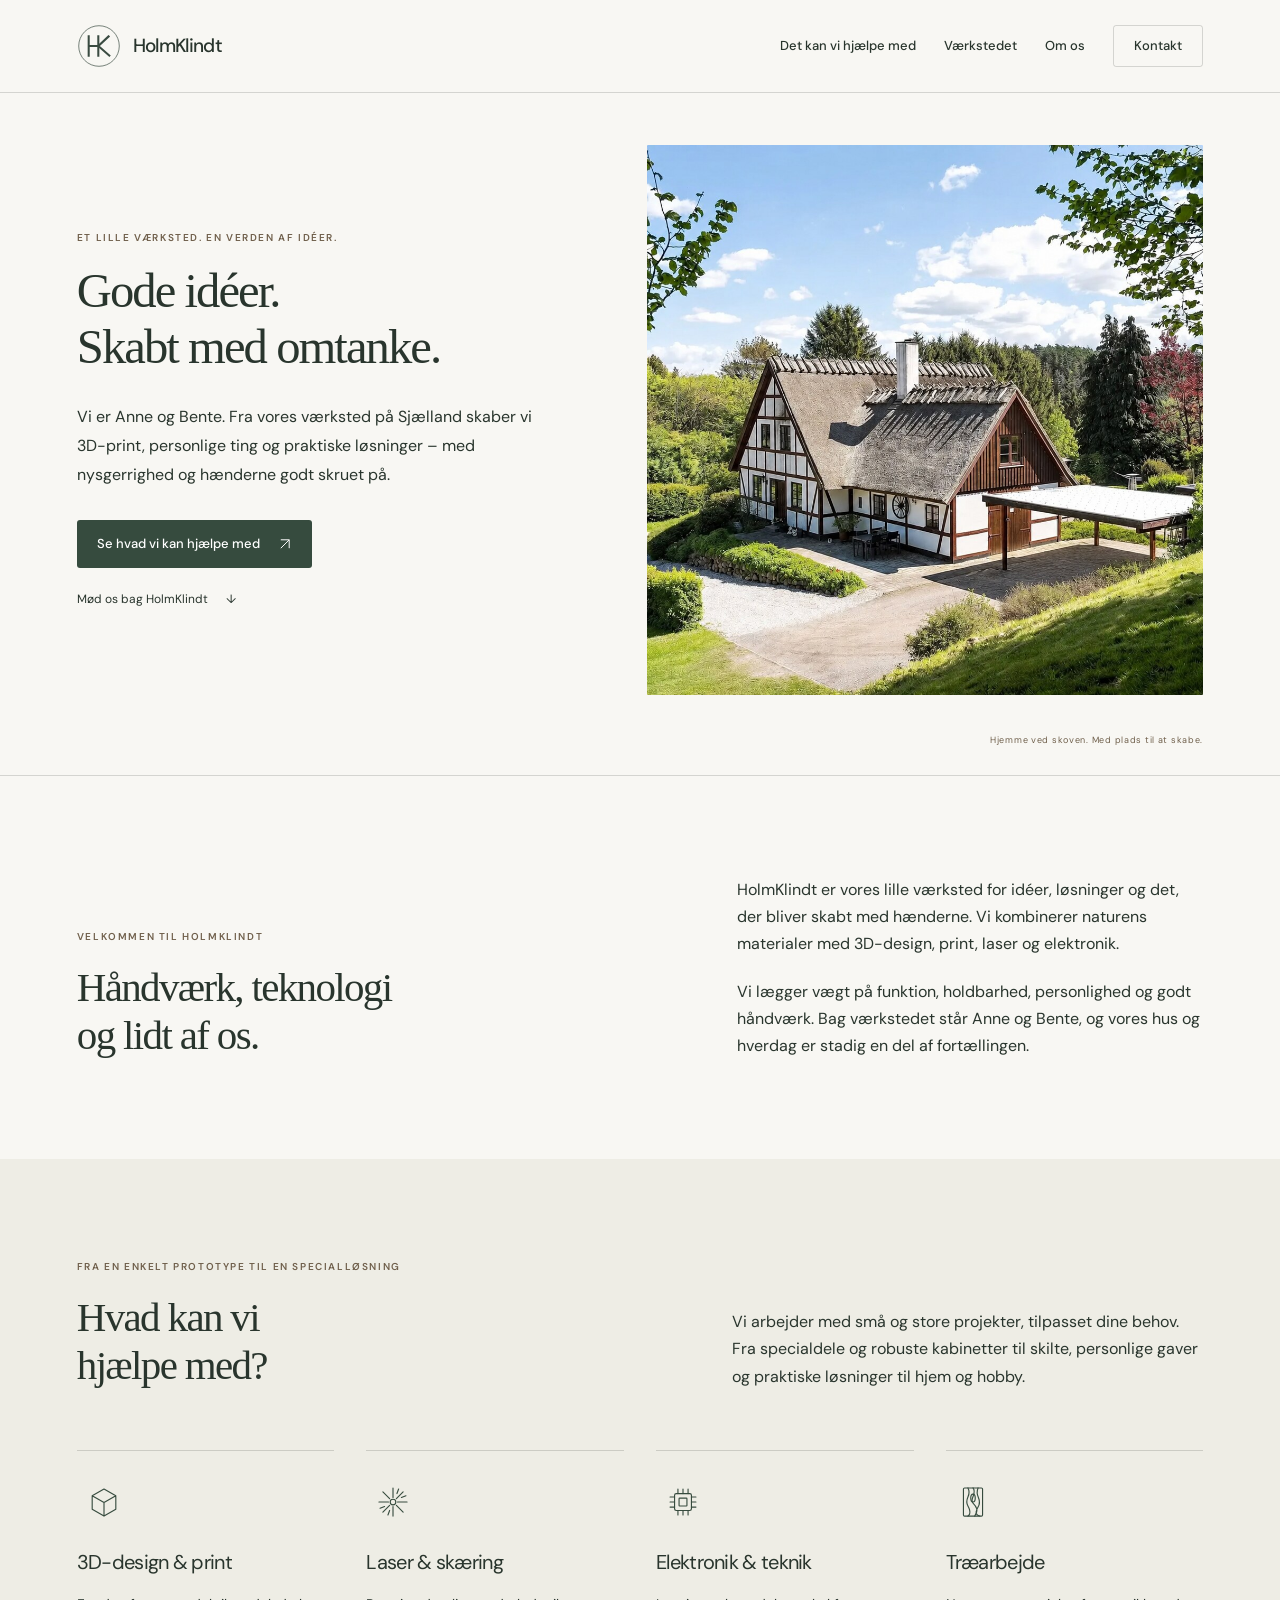
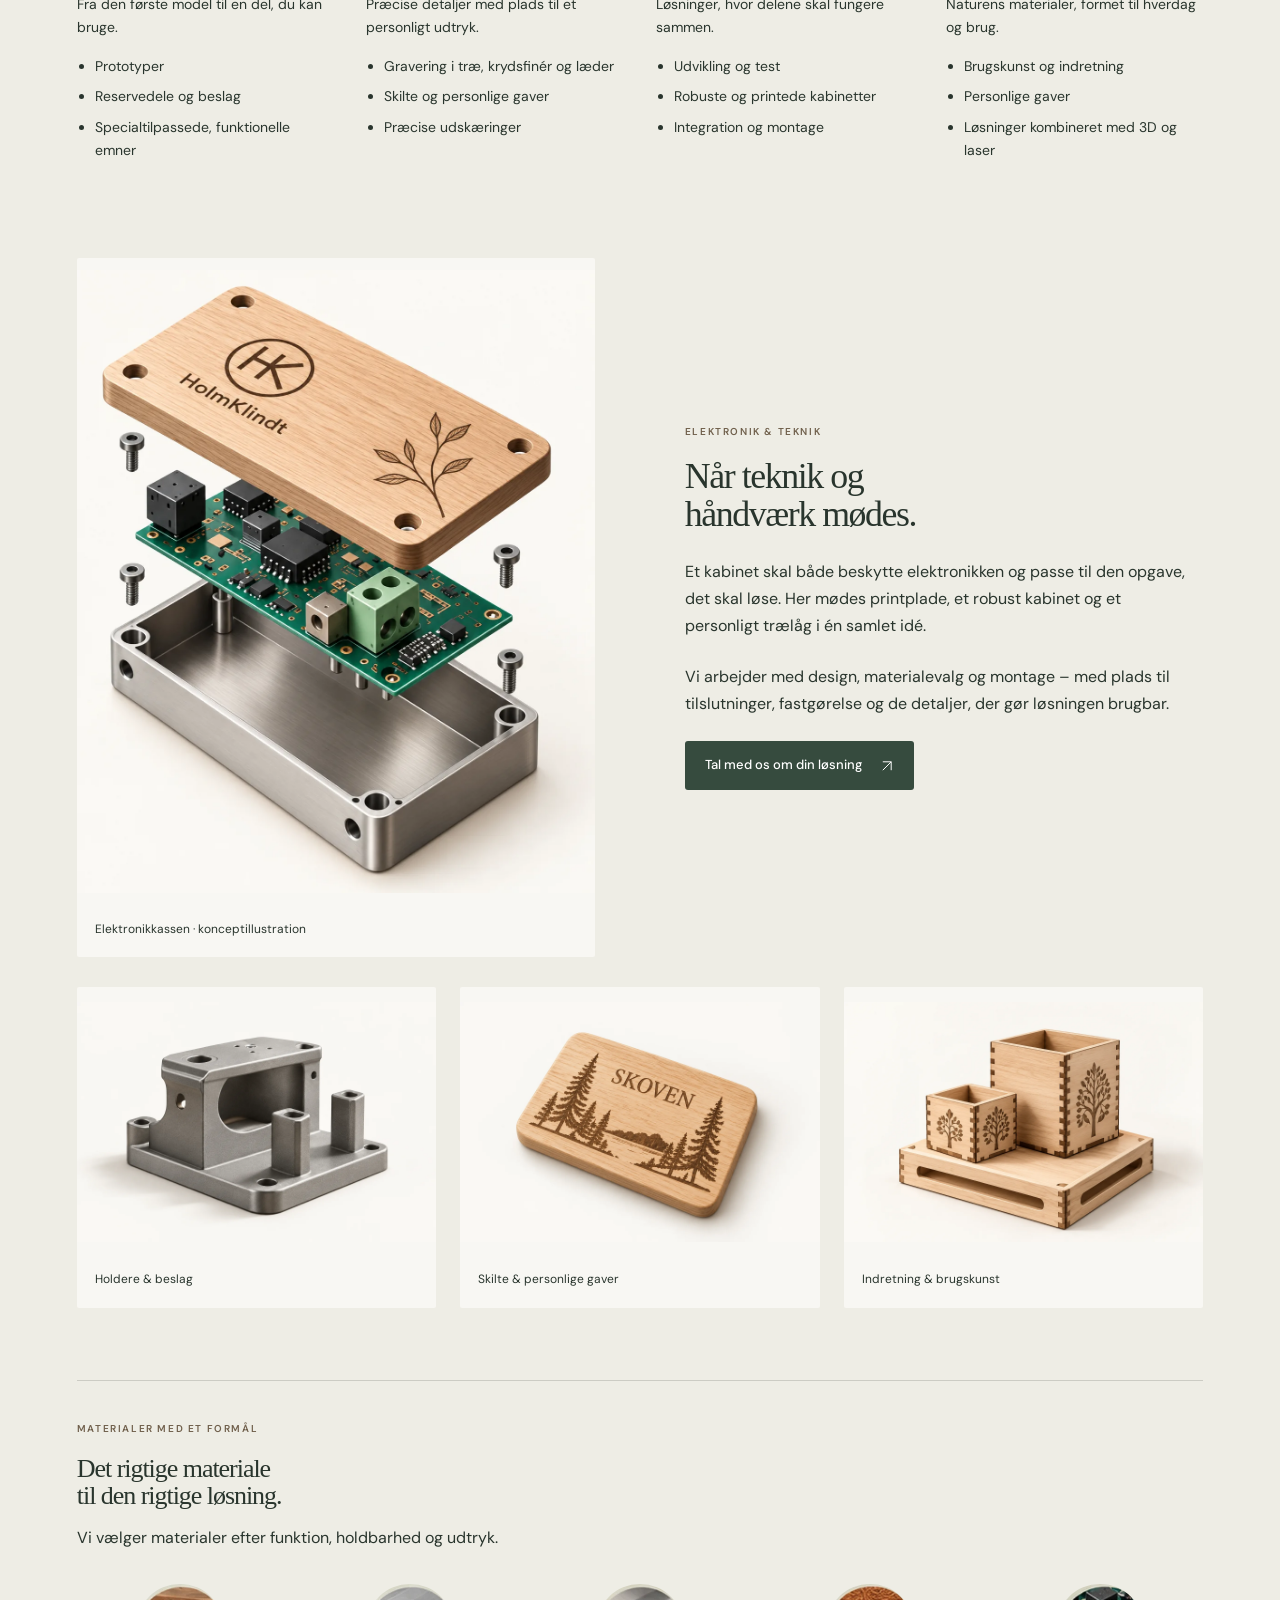
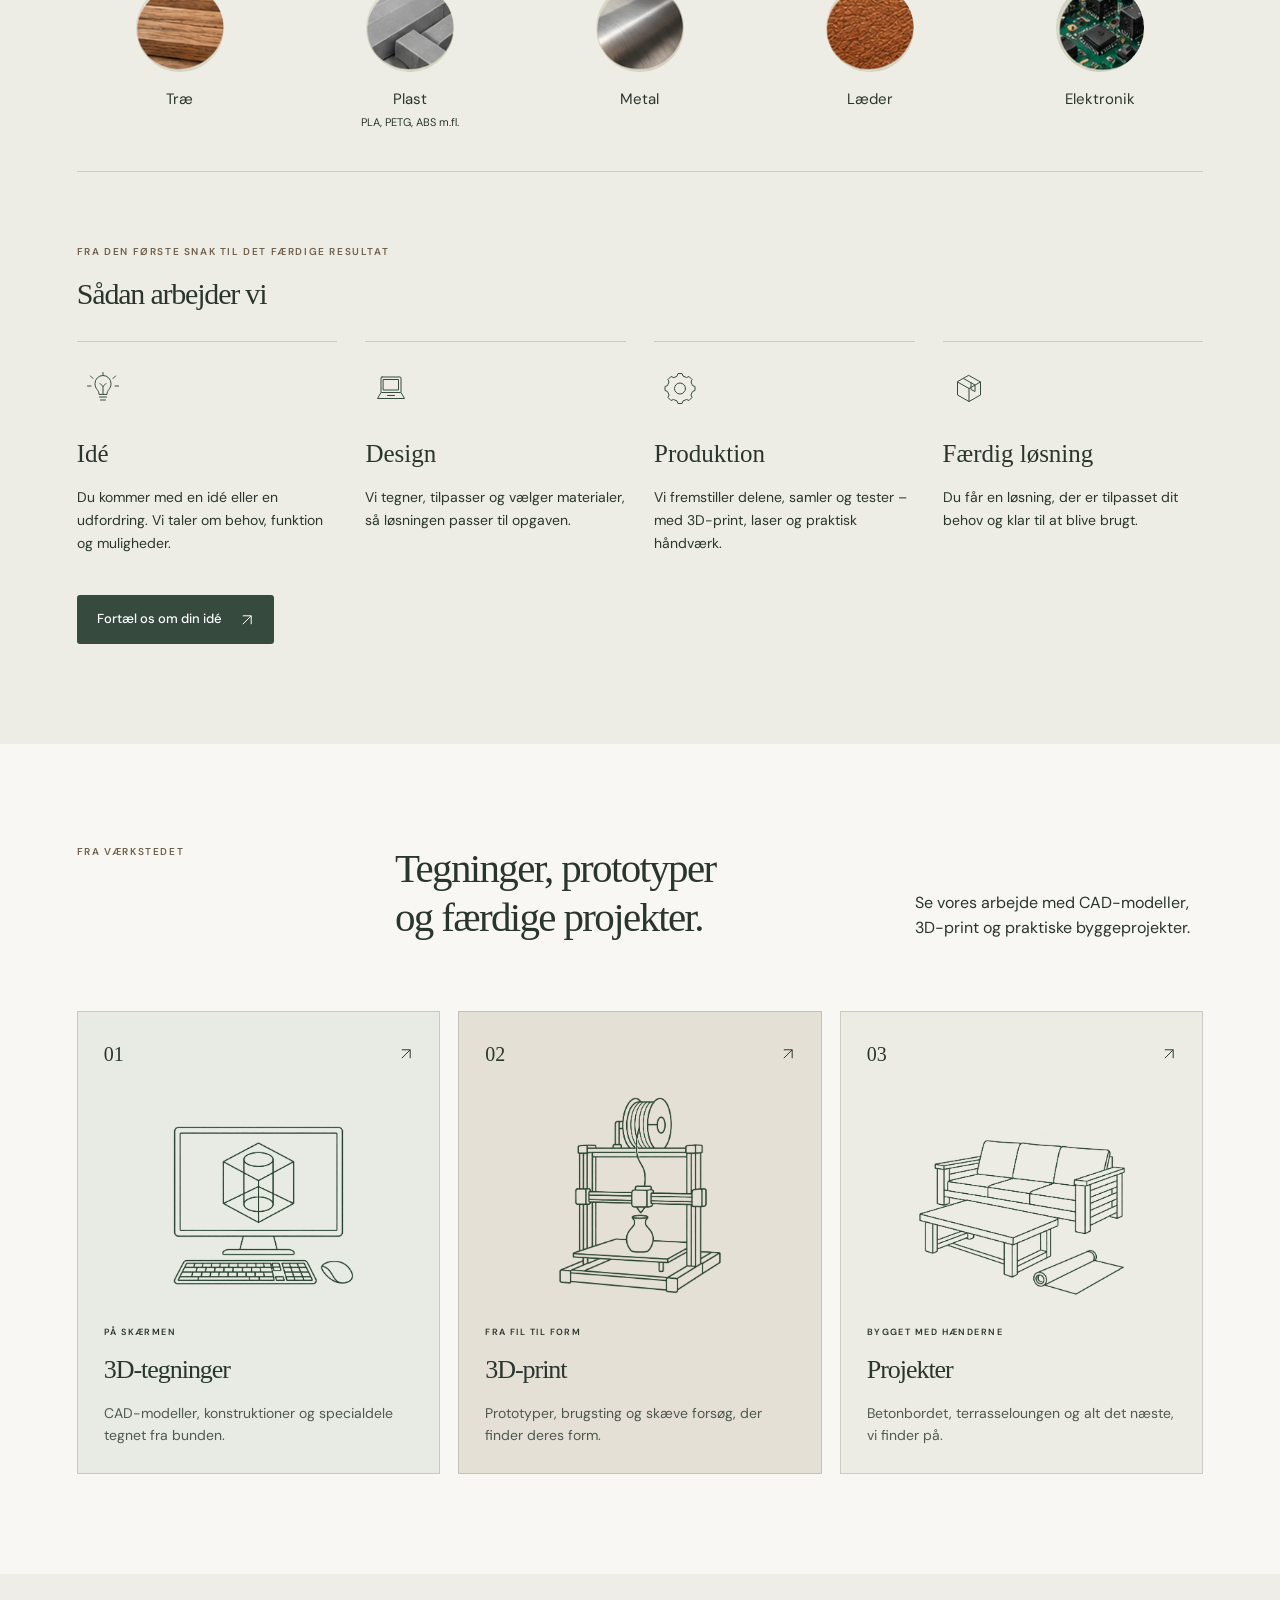
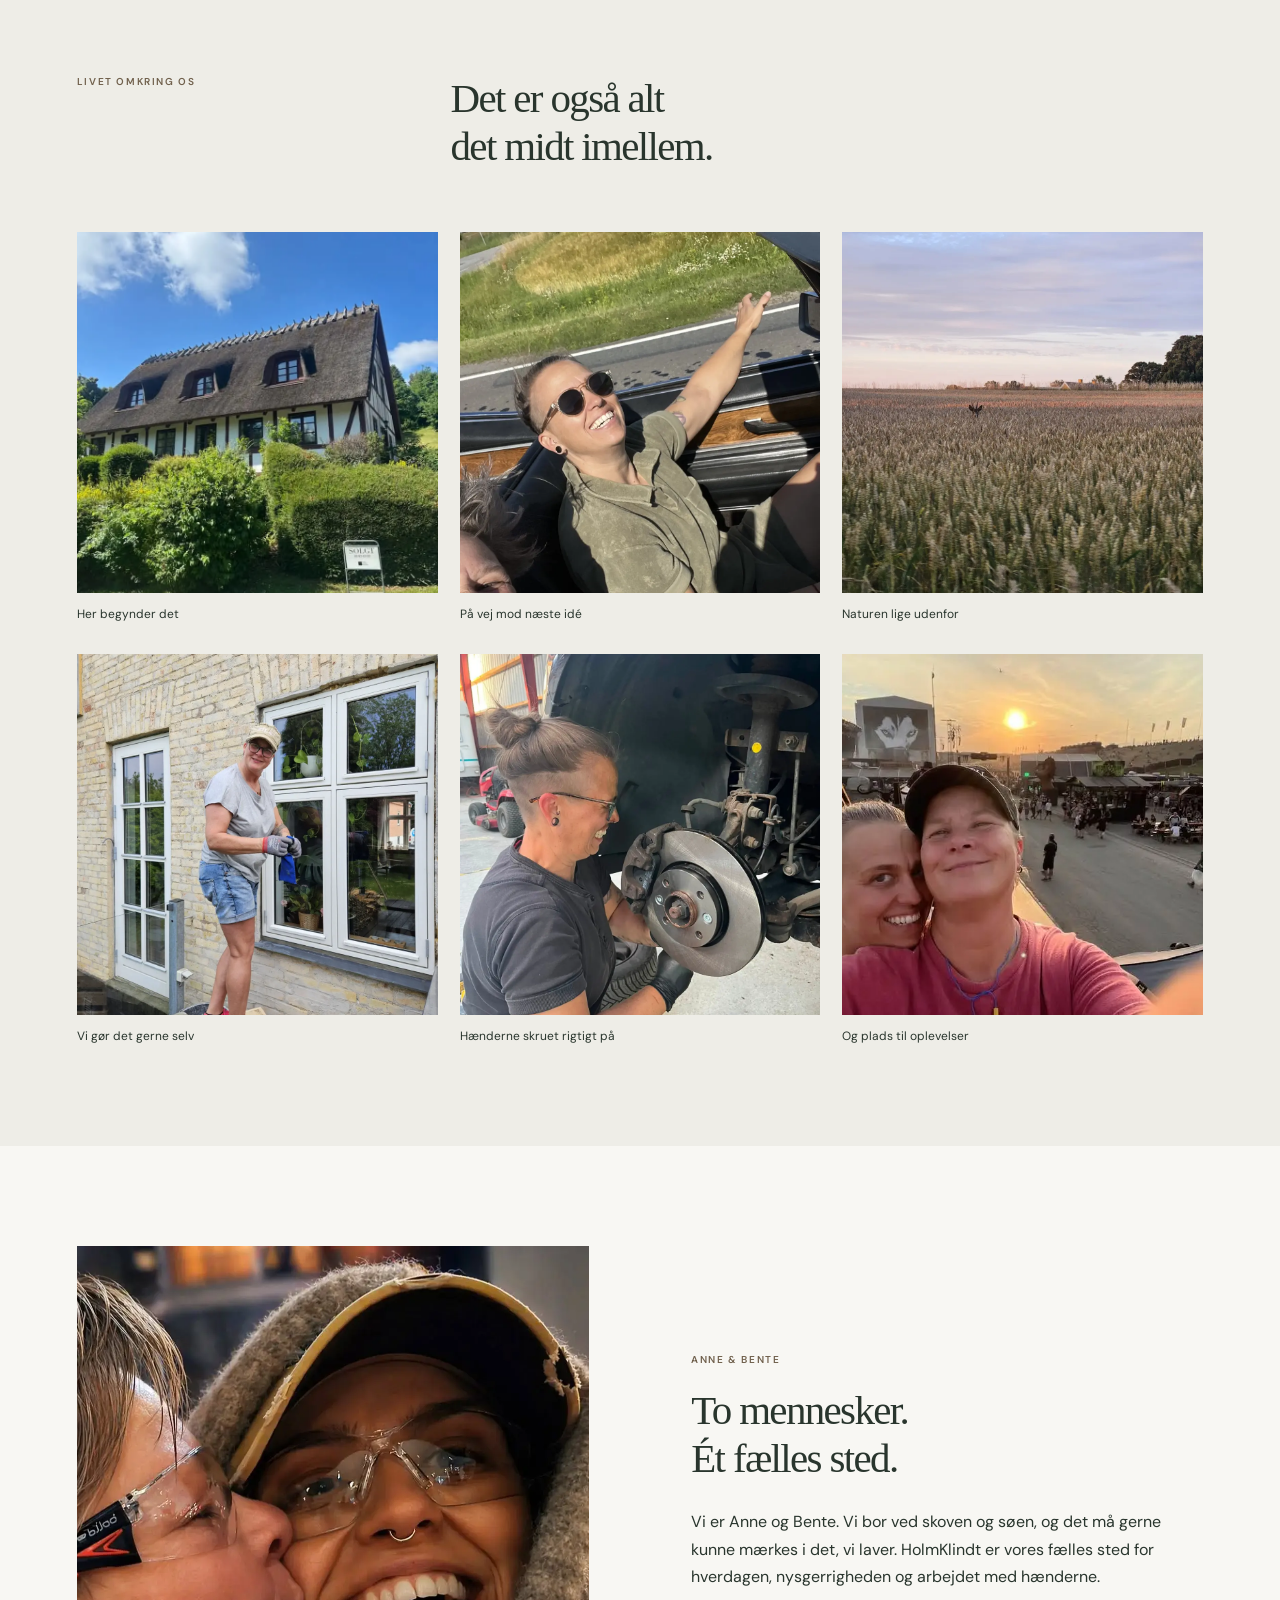
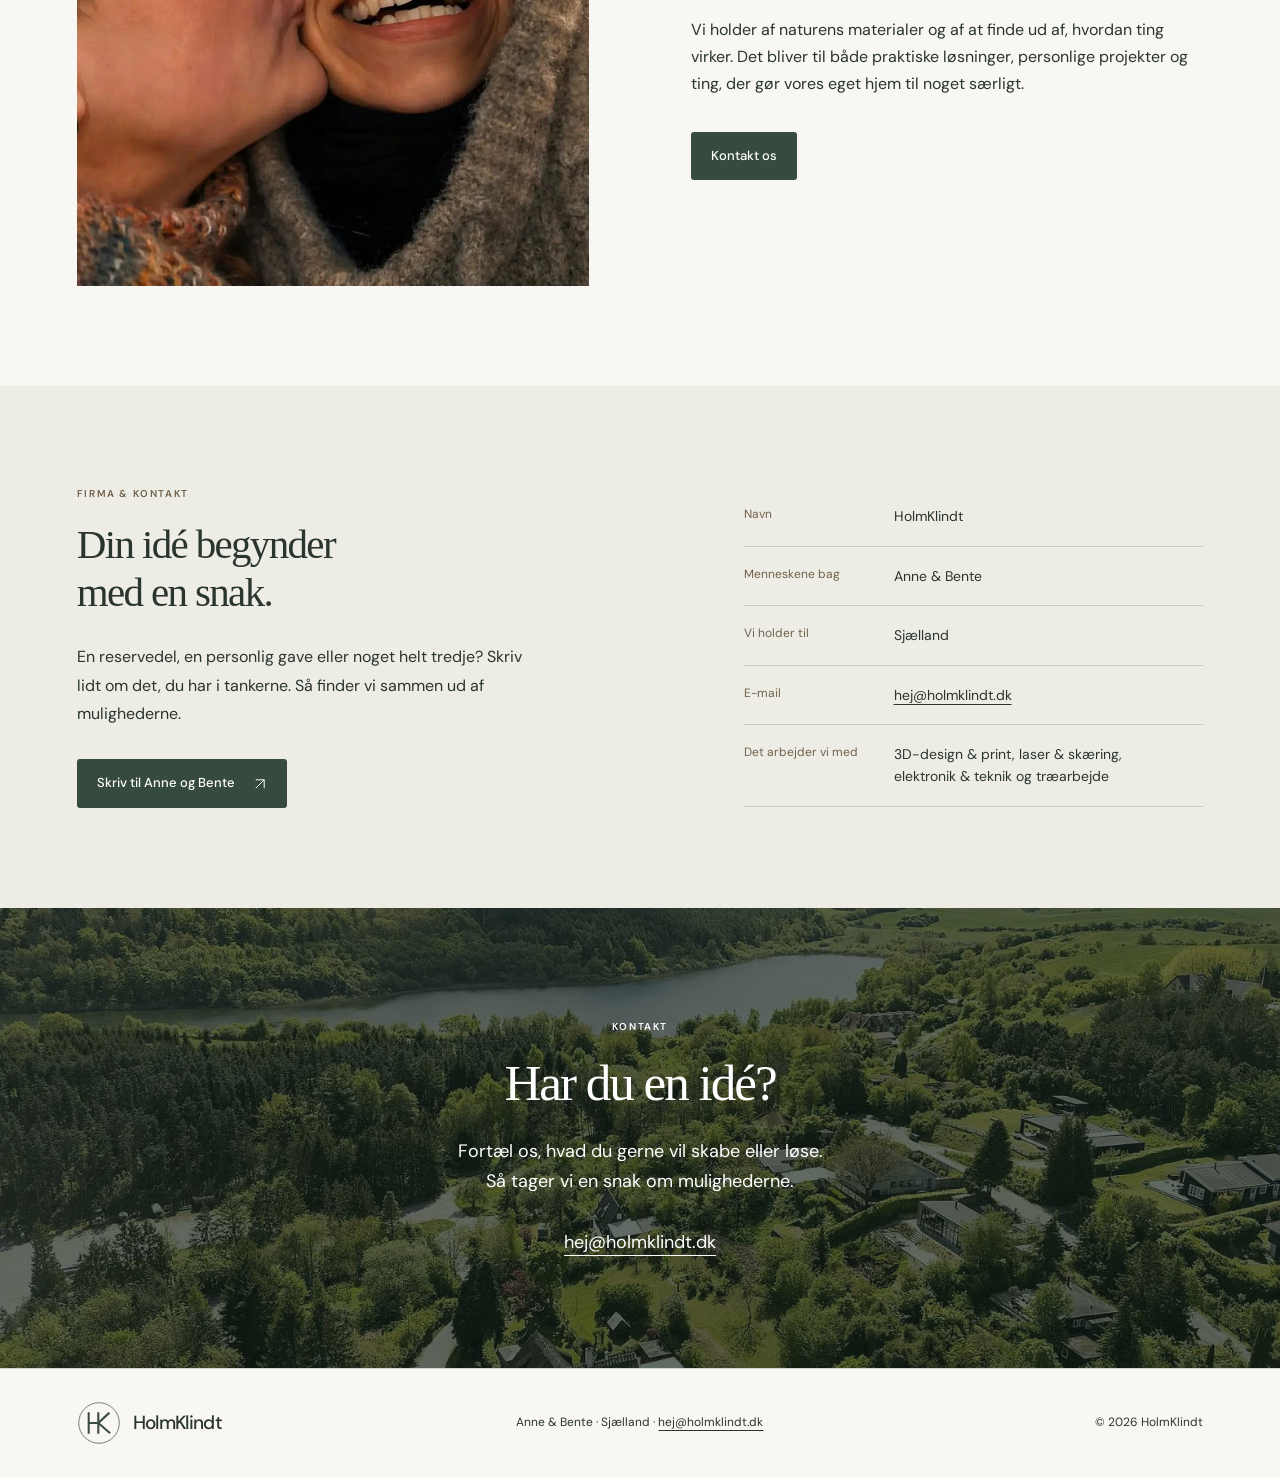
==== index.html @ bc657df2 "Dæmp overskrifterne og foren produktillustrationer og stregtegninger i nordisk stil" ====
<!doctype html>
<html lang="da">
<head>
  <meta charset="utf-8">
  <meta name="viewport" content="width=device-width, initial-scale=1">
  <meta name="description" content="HolmKlindt – fra idé til færdig løsning. 3D-design, print, laser, elektronik og træarbejde med et personligt udgangspunkt tæt på naturen.">
  <meta name="theme-color" content="#f8f7f3">
  <link rel="icon" href="assets/logo/favicon.svg" type="image/svg+xml">
  <title>HolmKlindt</title>
  <link rel="preconnect" href="https://fonts.googleapis.com">
  <link rel="preconnect" href="https://fonts.gstatic.com" crossorigin>
  <link href="https://fonts.googleapis.com/css2?family=DM+Sans:wght@400;500;600&display=swap" rel="stylesheet">
  <link rel="stylesheet" href="styles.css">
</head>
<body class="home">
  <a class="skip-link" href="#main-content">Gå til indhold</a>
  <header class="site-header">
    <a class="brand" href="index.html" aria-label="HolmKlindt, gå til toppen">
      <img class="brand-logo" src="assets/logo/holmklindt-monogram.svg" alt="">
      <span>HolmKlindt</span>
    </a>
    <button class="menu-button" type="button" aria-expanded="false" aria-controls="navigation">Menu</button>
    <nav id="navigation" aria-label="Primær navigation">
      <a href="index.html#ydelser">Det kan vi hjælpe med</a>
      <a href="index.html#projekter">Værkstedet</a>
      <a href="index.html#om-os">Om os</a>
      <a class="nav-contact" href="index.html#kontakt">Kontakt</a>
    </nav>
  </header>

  <main id="main-content">
    <section class="hero">
      <img src="assets/forside/house-hero.jpg" alt="Vores bindingsværkshus med stråtag omgivet af have og grønne træer" width="1510" height="1041" fetchpriority="high">
      <div class="hero-shade"></div>
      <div class="hero-content">
        <p class="eyebrow light">Et lille værksted. En verden af idéer.</p>
        <h1>Gode idéer.<br>Skabt med omtanke.</h1>
        <p>Vi er Anne og Bente. Fra vores værksted på Sjælland skaber vi 3D-print, personlige ting og praktiske løsninger – med nysgerrighed og hænderne godt skruet på.</p>
        <a class="button button-light" href="#ydelser">Se hvad vi kan hjælpe med <svg class="link-arrow" aria-hidden="true" focusable="false" viewBox="0 0 20 20" fill="none" stroke="currentColor" stroke-width="1.4"><path d="M4 16 16 4M4 4h12v12"/></svg></a>
        <a class="hero-personal-link" href="#om-os">Mød os bag HolmKlindt <span aria-hidden="true">↓</span></a>
      </div>
      <p class="hero-note">Hjemme ved skoven. Med plads til at skabe.</p>
    </section>

    <section class="intro section" id="velkommen">
      <div>
        <p class="eyebrow">Velkommen til HolmKlindt</p>
        <h2>Håndværk, teknologi<br>og lidt af os.</h2>
      </div>
      <div class="intro-copy">
        <p>HolmKlindt er vores lille værksted for idéer, løsninger og det, der bliver skabt med hænderne. Vi kombinerer naturens materialer med 3D-design, print, laser og elektronik.</p>
        <p>Vi lægger vægt på funktion, holdbarhed, personlighed og godt håndværk. Bag værkstedet står Anne og Bente, og vores hus og hverdag er stadig en del af fortællingen.</p>
      </div>
    </section>


    <section class="capabilities section" id="ydelser" aria-labelledby="services-title">
      <div class="capabilities-heading">
        <div><p class="eyebrow">Fra en enkelt prototype til en specialløsning</p><h2 id="services-title">Hvad kan vi<br>hjælpe med?</h2></div>
        <p>Vi arbejder med små og store projekter, tilpasset dine behov. Fra specialdele og robuste kabinetter til skilte, personlige gaver og praktiske løsninger til hjem og hobby.</p>
      </div>
      <div class="capability-grid">
        <article class="capability"><span class="capability-icon" aria-hidden="true"><svg viewBox="0 0 64 64" fill="none" stroke="currentColor" stroke-width="2" stroke-linecap="round" stroke-linejoin="round" focusable="false"><path d="M32 9 53 21v24L32 57 11 45V21Z M11 21l21 12 21-12 M32 33v24"/></svg></span><h3>3D-design &amp; print</h3><p>Fra den første model til en del, du kan bruge.</p><ul><li>Prototyper</li><li>Reservedele og beslag</li><li>Specialtilpassede, funktionelle emner</li></ul></article>
        <article class="capability"><span class="capability-icon" aria-hidden="true"><svg viewBox="0 0 64 64" fill="none" stroke="currentColor" stroke-width="2" stroke-linecap="round" stroke-linejoin="round" focusable="false"><path d="M32 7v17m0 16v17M7 32h17m16 0h17M14 14l12 12m12 12 12 12M14 50l12-12m12-12 12-12"/><circle cx="32" cy="32" r="5"/><path d="m42 9-3 8M55 21l-8 3M9 43l8-3M23 55l3-8"/></svg></span><h3>Laser &amp; skæring</h3><p>Præcise detaljer med plads til et personligt udtryk.</p><ul><li>Gravering i træ, krydsfinér og læder</li><li>Skilte og personlige gaver</li><li>Præcise udskæringer</li></ul></article>
        <article class="capability"><span class="capability-icon" aria-hidden="true"><svg viewBox="0 0 64 64" fill="none" stroke="currentColor" stroke-width="2" stroke-linecap="round" stroke-linejoin="round" focusable="false"><rect x="17" y="17" width="30" height="30" rx="3"/><rect x="25" y="25" width="14" height="14" rx="1"/><path d="M23 9v8m9-8v8m9-8v8M23 47v8m9-8v8m9-8v8M9 23h8m-8 9h8m-8 9h8m30-18h8m-8 9h8m-8 9h8"/></svg></span><h3>Elektronik &amp; teknik</h3><p>Løsninger, hvor delene skal fungere sammen.</p><ul><li>Udvikling og test</li><li>Robuste og printede kabinetter</li><li>Integration og montage</li></ul></article>
        <article class="capability"><span class="capability-icon" aria-hidden="true"><svg viewBox="0 0 64 64" fill="none" stroke="currentColor" stroke-width="2" stroke-linecap="round" stroke-linejoin="round" focusable="false"><rect x="15" y="7" width="34" height="50" rx="2"/><path d="M23 7c8 14-8 18 0 32s0 18 0 18M32 7c8 10-7 20 0 27s10 13 3 23M41 7c-7 16 9 19 0 34s3 16 3 16"/><ellipse cx="32" cy="25" rx="4" ry="7"/></svg></span><h3>Træarbejde</h3><p>Naturens materialer, formet til hverdag og brug.</p><ul><li>Brugskunst og indretning</li><li>Personlige gaver</li><li>Løsninger kombineret med 3D og laser</li></ul></article>
      </div>
      <div class="electronics-feature">
        <figure class="presentation-art print-card">
          <img src="assets/praesentation/elektronikkasse-nordisk.webp" alt="Tegning af elektronikkasse med graveret trælåg, printplade og metalkabinet vist hver for sig" width="1144" height="1375" loading="lazy">
          <figcaption>Elektronikkassen · konceptillustration</figcaption>
        </figure>
        <div class="electronics-copy">
          <p class="eyebrow">Elektronik &amp; teknik</p>
          <h3>Når teknik og<br>håndværk mødes.</h3>
          <p>Et kabinet skal både beskytte elektronikken og passe til den opgave, det skal løse. Her mødes printplade, et robust kabinet og et personligt trælåg i én samlet idé.</p>
          <p>Vi arbejder med design, materialevalg og montage – med plads til tilslutninger, fastgørelse og de detaljer, der gør løsningen brugbar.</p>
          <a class="button button-dark" href="mailto:hej@holmklindt.dk">Tal med os om din løsning <svg class="link-arrow" aria-hidden="true" focusable="false" viewBox="0 0 20 20" fill="none" stroke="currentColor" stroke-width="1.4"><path d="M4 16 16 4M4 4h12v12"/></svg></a>
        </div>
      </div>
      <div class="presentation-examples" aria-label="Illustrerede eksempler fra præsentationen">
        <figure class="print-card"><img src="assets/praesentation/beslag-nordisk.webp" alt="Illustreret specialbeslag med monteringshuller" width="1536" height="1024" loading="lazy"><figcaption>Holdere &amp; beslag</figcaption></figure>
        <figure class="print-card"><img src="assets/praesentation/traeskilt-nordisk.webp" alt="Illustreret træskilt med skovmotiv og gravering" width="1536" height="1024" loading="lazy"><figcaption>Skilte &amp; personlige gaver</figcaption></figure>
        <figure class="print-card"><img src="assets/praesentation/brugskunst-nordisk.webp" alt="Illustrerede trækasser med udskårne træmotiver" width="1536" height="1024" loading="lazy"><figcaption>Indretning &amp; brugskunst</figcaption></figure>
      </div>
      <div class="materials-panel">
        <div><p class="eyebrow">Materialer med et formål</p><h3>Det rigtige materiale<br>til den rigtige løsning.</h3><p>Vi vælger materialer efter funktion, holdbarhed og udtryk.</p></div>
        <ul class="material-list material-gallery"><li><img src="assets/materialer/wood.webp" alt="" width="140" height="140" loading="lazy"><span>Træ</span></li><li><img src="assets/materialer/plastic.webp" alt="" width="140" height="140" loading="lazy"><span>Plast</span><small>PLA, PETG, ABS m.fl.</small></li><li><img src="assets/materialer/metal.webp" alt="" width="140" height="140" loading="lazy"><span>Metal</span></li><li><img src="assets/materialer/leather.webp" alt="" width="140" height="140" loading="lazy"><span>Læder</span></li><li><img src="assets/materialer/electronics.webp" alt="" width="140" height="140" loading="lazy"><span>Elektronik</span></li></ul>
      </div>
      <div class="workflow">
        <p class="eyebrow">Fra den første snak til det færdige resultat</p><h3>Sådan arbejder vi</h3>
        <ol class="workflow-steps">
          <li><span class="workflow-icon" aria-hidden="true"><svg viewBox="0 0 64 64" fill="none" stroke="currentColor" stroke-width="2" stroke-linecap="round" stroke-linejoin="round" focusable="false"><path d="M24 44c0-9-8-9-8-21a16 16 0 0 1 32 0c0 12-8 12-8 21Zm1 6h14m-12 6h10M32 44V29m-6-6 6 6 6-6M32 1v4M7 8l5 5M1 28h7m48 0h7M52 13l5-5"/></svg></span><h4>Idé</h4><p>Du kommer med en idé eller en udfordring. Vi taler om behov, funktion og muligheder.</p></li>
          <li><span class="workflow-icon" aria-hidden="true"><svg viewBox="0 0 64 64" fill="none" stroke="currentColor" stroke-width="2" stroke-linecap="round" stroke-linejoin="round" focusable="false"><rect x="12" y="10" width="40" height="31" rx="2"/><path d="M17 15h30v21H17Z M12 41 5 53h54l-7-12 M25 47h14"/></svg></span><h4>Design</h4><p>Vi tegner, tilpasser og vælger materialer, så løsningen passer til opgaven.</p></li>
          <li><span class="workflow-icon" aria-hidden="true"><svg viewBox="0 0 64 64" fill="none" stroke="currentColor" stroke-width="2" stroke-linecap="round" stroke-linejoin="round" focusable="false"><path d="m26 8 2-5h8l2 5 7 3 5-2 6 6-2 5 3 7 5 2v8l-5 2-3 7 2 5-6 6-5-2-7 3-2 5h-8l-2-5-7-3-5 2-6-6 2-5-3-7-5-2v-8l5-2 3-7-2-5 6-6 5 2Z"/><circle cx="32" cy="33" r="11"/></svg></span><h4>Produktion</h4><p>Vi fremstiller delene, samler og tester – med 3D-print, laser og praktisk håndværk.</p></li>
          <li><span class="workflow-icon" aria-hidden="true"><svg viewBox="0 0 64 64" fill="none" stroke="currentColor" stroke-width="2" stroke-linecap="round" stroke-linejoin="round" focusable="false"><path d="m32 7 23 13v26L32 59 9 46V20Z M9 20l23 13 23-13 M32 33v26 M21 13l23 13v13l-8-4V22"/></svg></span><h4>Færdig løsning</h4><p>Du får en løsning, der er tilpasset dit behov og klar til at blive brugt.</p></li>
        </ol>
      </div>
      <a class="button button-dark" href="mailto:hej@holmklindt.dk">Fortæl os om din idé <svg class="link-arrow" aria-hidden="true" focusable="false" viewBox="0 0 20 20" fill="none" stroke="currentColor" stroke-width="1.4"><path d="M4 16 16 4M4 4h12v12"/></svg></a>
    </section>

    <section class="projects section" id="projekter">
        <div class="section-heading">
          <p class="eyebrow">Fra værkstedet</p>
          <h2>Tegninger, prototyper<br>og færdige projekter.</h2>
          <p>Se vores arbejde med CAD-modeller, 3D-print og praktiske byggeprojekter.</p>
        </div>
      <div class="project-grid">
        <a class="project-card card-green" href="3d-tegninger.html">
          <span class="project-number">01</span><span class="card-arrow" aria-hidden="true"><svg class="link-arrow" viewBox="0 0 20 20" fill="none" stroke="currentColor" stroke-width="1.4" focusable="false"><path d="M4 16 16 4M4 4h12v12"/></svg></span>
          <img class="project-illustration" src="assets/vaerksted/cad-nordisk.webp" alt="" aria-hidden="true" width="1254" height="1254" loading="lazy">
          <div><p class="project-tag">På skærmen</p><h3>3D-tegninger</h3><p>CAD-modeller, konstruktioner og specialdele tegnet fra bunden.</p></div>
        </a>
        <a class="project-card card-clay" href="3d-print.html">
          <span class="project-number">02</span><span class="card-arrow" aria-hidden="true"><svg class="link-arrow" viewBox="0 0 20 20" fill="none" stroke="currentColor" stroke-width="1.4" focusable="false"><path d="M4 16 16 4M4 4h12v12"/></svg></span>
          <img class="project-illustration" src="assets/vaerksted/print-nordisk.webp" alt="" aria-hidden="true" width="1254" height="1254" loading="lazy">
          <div><p class="project-tag">Fra fil til form</p><h3>3D-print</h3><p>Prototyper, brugsting og skæve forsøg, der finder deres form.</p></div>
        </a>
        <a class="project-card card-cream" href="projekter.html">
          <span class="project-number">03</span><span class="card-arrow" aria-hidden="true"><svg class="link-arrow" viewBox="0 0 20 20" fill="none" stroke="currentColor" stroke-width="1.4" focusable="false"><path d="M4 16 16 4M4 4h12v12"/></svg></span>
          <img class="project-illustration" src="assets/vaerksted/projects-nordisk.webp" alt="" aria-hidden="true" width="1254" height="1254" loading="lazy">
          <div><p class="project-tag">Bygget med hænderne</p><h3>Projekter</h3><p>Betonbordet, terrasseloungen og alt det næste, vi finder på.</p></div>
        </a>
      </div>
    </section>

    <section class="everyday section" aria-labelledby="everyday-title">
      <div class="everyday-heading">
        <p class="eyebrow">Livet omkring os</p>
        <h2 id="everyday-title">Det er også alt<br>det midt imellem.</h2>
      </div>
      <div class="everyday-grid">
        <figure class="everyday-card everyday-tall">
          <img src="assets/livet/life-sold-house.webp" alt="Bindingsværkshuset med solgt-skilt" loading="lazy">
          <figcaption>Her begynder det</figcaption>
        </figure>
        <figure class="everyday-card everyday-tall">
          <img src="assets/livet/life-roadtrip.webp" alt="En glad sommerdag på tur i åben bil" loading="lazy">
          <figcaption>På vej mod næste idé</figcaption>
        </figure>
        <figure class="everyday-card everyday-landscape">
          <img src="assets/livet/life-deer.webp" alt="Et rådyr i en mark ved solnedgang" loading="lazy">
          <figcaption>Naturen lige udenfor</figcaption>
        </figure>
        <figure class="everyday-card everyday-tall">
          <img src="assets/livet/life-diy.webp" alt="Gør-det-selv arbejde ved et vindue" loading="lazy">
          <figcaption>Vi gør det gerne selv</figcaption>
        </figure>
        <figure class="everyday-card everyday-tall">
          <img src="assets/livet/life-mechanic.webp" alt="Arbejde på en bils bremser" loading="lazy">
          <figcaption>Hænderne skruet rigtigt på</figcaption>
        </figure>
        <figure class="everyday-card everyday-landscape">
          <img src="assets/livet/life-concert.webp" alt="Anne og Bente sammen til koncert" loading="lazy">
          <figcaption>Og plads til oplevelser</figcaption>
        </figure>
      </div>
    </section>

    <section class="about section" id="om-os">
      <div class="about-photo image-frame">
        <img src="assets/om-os/anne-bente.webp" alt="Anne og Bente sammen" loading="lazy">
      </div>
      <div class="about-copy">
        <p class="eyebrow">Anne &amp; Bente</p>
        <h2>To mennesker.<br>Ét fælles sted.</h2>
        <p>Vi er Anne og Bente. Vi bor ved skoven og søen, og det må gerne kunne mærkes i det, vi laver. HolmKlindt er vores fælles sted for hverdagen, nysgerrigheden og arbejdet med hænderne.</p>
        <p>Vi holder af naturens materialer og af at finde ud af, hvordan ting virker. Det bliver til både praktiske løsninger, personlige projekter og ting, der gør vores eget hjem til noget særligt.</p>
        <a class="button button-dark" href="mailto:hej@holmklindt.dk">Kontakt os</a>
      </div>
    </section>

    <section class="company section" id="kontakt" aria-labelledby="company-title">
      <div>
        <p class="eyebrow">Firma &amp; kontakt</p>
        <h2 id="company-title">Din idé begynder<br>med en snak.</h2>
        <p class="company-intro">En reservedel, en personlig gave eller noget helt tredje? Skriv lidt om det, du har i tankerne. Så finder vi sammen ud af mulighederne.</p>
        <a class="button button-dark" href="mailto:hej@holmklindt.dk">Skriv til Anne og Bente <svg class="link-arrow" aria-hidden="true" focusable="false" viewBox="0 0 20 20" fill="none" stroke="currentColor" stroke-width="1.4"><path d="M4 16 16 4M4 4h12v12"/></svg></a>
      </div>
      <dl class="company-details">
        <div><dt>Navn</dt><dd>HolmKlindt</dd></div>
        <div><dt>Menneskene bag</dt><dd>Anne &amp; Bente</dd></div>
        <div><dt>Vi holder til</dt><dd>Sjælland</dd></div>
        <div><dt>E-mail</dt><dd><a href="mailto:hej@holmklindt.dk">hej@holmklindt.dk</a></dd></div>
        <div><dt>Det arbejder vi med</dt><dd>3D-design &amp; print, laser &amp; skæring,<br>elektronik &amp; teknik og træarbejde</dd></div>
      </dl>
    </section>

    <section class="closing">
      <img src="assets/afslutning/house-front.webp" alt="Bindingsværkshuset set fra vejen" loading="lazy">
      <div class="closing-shade"></div>
      <div>
        <p class="eyebrow light">Kontakt</p>
        <h2>Har du en idé?</h2>
        <p class="contact-intro">Fortæl os, hvad du gerne vil skabe eller løse.<br>Så tager vi en snak om mulighederne.</p>
        <a href="mailto:hej@holmklindt.dk">hej@holmklindt.dk</a>
      </div>
    </section>
  </main>

  <footer>
    <a class="brand footer-brand" href="index.html"><img class="brand-logo" src="assets/logo/holmklindt-monogram.svg" alt=""><span>HolmKlindt</span></a>
    <p>Anne &amp; Bente · Sjælland · <a href="mailto:hej@holmklindt.dk">hej@holmklindt.dk</a></p>
    <p>© <span id="year"></span> HolmKlindt</p>
  </footer>
  <script src="script.js"></script>
</body>
</html>
---- styles.css ----
:root {
  --ink: #29352d;
  --green: #364b3e;
  --green-light: #6f816e;
  --cream: #eeede5;
  --paper: #f8f7f3;
  --clay: #70604c;
  --line: rgba(26, 33, 29, .16);
  --serif: Georgia, "Times New Roman", serif;
  --sans: "DM Sans", system-ui, sans-serif;
}

* { box-sizing: border-box; }
html { scroll-behavior: smooth; }
button, input, select, textarea { font: inherit; }
body { margin: 0; color: var(--ink); background: var(--paper); font-family: var(--sans); }
img { display: block; width: 100%; }
a { color: inherit; }
.site-header { position: absolute; z-index: 10; inset: 0 0 auto; display: flex; align-items: center; justify-content: space-between; padding: 28px 4vw; color: white; }
.brand { display: inline-flex; align-items: center; gap: 12px; color: inherit; text-decoration: none; font-size: 19px; font-weight: 600; letter-spacing: -.02em; }
.brand-logo { width: 44px; height: 44px; flex: 0 0 44px; }
.site-header nav { display: flex; align-items: center; gap: 30px; }
.site-header nav a { font-size: 14px; font-weight: 600; text-decoration: none; text-shadow: 0 1px 5px rgba(0,0,0,.65); }
.nav-contact { padding: 11px 17px; border: 1px solid rgba(255,255,255,.7); border-radius: 30px; }
.menu-button { display: none; color: white; background: none; border: 1px solid rgba(255,255,255,.6); border-radius: 30px; padding: 9px 14px; }
.hero { position: relative; min-height: 100svh; color: white; overflow: hidden; }
.hero > img { position: absolute; inset: 0; height: 100%; object-fit: cover; object-position: center; }
.hero-shade, .closing-shade { position: absolute; inset: 0; background: linear-gradient(90deg, rgba(10,20,14,.68), rgba(10,20,14,.1) 70%), linear-gradient(0deg, rgba(10,20,14,.35), transparent 50%); }
.hero-content { position: absolute; left: 8vw; bottom: 12vh; width: min(780px, 84vw); }
.eyebrow { margin: 0 0 18px; color: var(--clay); font-size: 12px; font-weight: 600; letter-spacing: .18em; text-transform: uppercase; }
.eyebrow.light { color: #e6dbbd; }
h1, h2, h3 { margin: 0; font-family: var(--serif); font-weight: 500; line-height: 1.12; letter-spacing: -.02em; }
h1 { font-size: clamp(38px, 5vw, 60px); }
h2 { font-size: clamp(44px, 5.5vw, 78px); }
h3 { font-size: 26px; line-height: 1.05; }
.hero-content > p:not(.eyebrow) { max-width: 510px; margin: 28px 0 34px; font-size: 19px; line-height: 1.55; }
.button { display: inline-flex; align-items: center; gap: 18px; padding: 15px 21px; border-radius: 30px; font-size: 14px; font-weight: 600; text-decoration: none; }
.button-light { color: var(--ink); background: white; }
.button-dark { color: white; background: var(--green); }
.hero-note { position: absolute; right: 4vw; bottom: 36px; margin: 0; font-size: 12px; letter-spacing: .12em; text-transform: uppercase; }
.section { padding: 120px 7vw; }
.intro { display: grid; grid-template-columns: 1.1fr .9fr; gap: 9vw; align-items: end; }
.intro-copy { max-width: 560px; font-size: 18px; line-height: 1.7; }
.intro-copy p { margin: 0 0 20px; }
.house-story { display: grid; grid-template-columns: 1.2fr .78fr; grid-template-rows: auto 220px; gap: 30px 6vw; color: white; background: var(--green); }
.image-frame { overflow: hidden; }
.image-frame img { height: 100%; object-fit: cover; transition: transform .7s ease; }
.image-frame:hover img { transform: scale(1.025); }
.house-main { min-height: 630px; grid-row: 1 / 3; }
.house-text { align-self: center; padding-top: 35px; }
.house-text p:not(.eyebrow) { max-width: 490px; margin: 28px 0; color: rgba(255,255,255,.78); font-size: 17px; line-height: 1.7; }
.text-link { display: inline-flex; gap: 12px; color: white; font-size: 14px; font-weight: 600; text-underline-offset: 5px; }
.house-detail { width: 70%; height: 220px; justify-self: end; }
.gallery { display: grid; grid-template-columns: 1.35fr 1fr; grid-template-rows: 260px 260px; gap: 18px; background: var(--cream); }
.gallery figure { margin: 0; overflow: hidden; }
.gallery img { height: 100%; object-fit: cover; transition: transform .6s; }
.gallery figure:hover img { transform: scale(1.02); }
.gallery-wide { grid-row: 1 / 3; }
.room-ideas { color: white; background: #192a23; }
.ideas-intro { display: grid; grid-template-columns: 1.15fr .85fr; gap: 8vw; align-items: end; margin-bottom: 72px; }
.ideas-intro > div:last-child > p:first-child { max-width: 540px; margin: 0; color: rgba(255,255,255,.76); font-size: 17px; line-height: 1.7; }
.visual-note { display: flex; align-items: center; gap: 10px; margin: 25px 0 0; color: #d7c59d; font-size: 12px; letter-spacing: .04em; }
.idea-grid { display: grid; grid-template-columns: repeat(12, 1fr); gap: 18px; }
.idea-card { position: relative; grid-column: span 4; min-height: 360px; margin: 0; overflow: hidden; background: #0f1b16; }
.idea-card.idea-large { grid-column: span 8; min-height: 570px; }
.idea-card.idea-wide { grid-column: span 8; }
.idea-card img { height: 100%; object-fit: cover; transition: transform .65s ease; }
.idea-card:hover img { transform: scale(1.025); }
.idea-card::after { position: absolute; inset: 45% 0 0; content: ""; background: linear-gradient(transparent, rgba(5,12,8,.78)); pointer-events: none; }
.idea-card figcaption { position: absolute; z-index: 1; right: 24px; bottom: 22px; left: 24px; display: flex; align-items: end; justify-content: space-between; gap: 20px; }
.idea-card figcaption span { font-family: var(--serif); font-size: 25px; }
.idea-card figcaption small { max-width: 150px; color: rgba(255,255,255,.7); font-size: 10px; letter-spacing: .1em; text-align: right; text-transform: uppercase; }
.everyday { background: #e8e0d0; }
.everyday-heading { display: grid; grid-template-columns: .45fr 1fr; gap: 35px; align-items: start; margin-bottom: 62px; }
.everyday-grid { display: grid; grid-template-columns: repeat(4, 1fr); gap: 14px; }
.everyday-card { position: relative; aspect-ratio: 1 / 1; margin: 0; overflow: hidden; background: #d8cfbe; cursor: zoom-in; }
.everyday-card img { height: 100%; object-fit: cover; transition: transform .45s ease, filter .45s ease; }
.everyday-card:hover img { transform: scale(1.035); filter: brightness(.88); }
.everyday-card figcaption { position: absolute; right: 0; bottom: 0; left: 0; padding: 42px 15px 14px; color: white; background: linear-gradient(transparent, rgba(8,15,11,.75)); font-family: var(--serif); font-size: 16px; pointer-events: none; }
.lightbox { position: fixed; z-index: 100; inset: 0; display: none; width: 100%; height: 100%; padding: 24px; border: 0; color: white; background: rgba(7,12,9,.94); }
.lightbox[open] { display: grid; grid-template-columns: 58px minmax(0, 1fr) 58px; grid-template-rows: 1fr auto; place-items: center; }
.lightbox::backdrop { background: rgba(7,12,9,.94); }
.lightbox-image { grid-column: 2; max-width: min(1200px, 100%); max-height: calc(100vh - 110px); width: auto; height: auto; object-fit: contain; }
.lightbox-caption { grid-column: 2; margin: 16px 0 0; font-family: var(--serif); font-size: 18px; text-align: center; }
.lightbox-button { display: grid; width: 46px; height: 46px; place-items: center; border: 1px solid rgba(255,255,255,.45); border-radius: 50%; color: white; background: rgba(0,0,0,.18); cursor: pointer; font-size: 24px; }
.lightbox-prev { grid-column: 1; grid-row: 1; }
.lightbox-next { grid-column: 3; grid-row: 1; }
.lightbox-close { position: absolute; top: 22px; right: 22px; font-size: 20px; }
.projects { background: var(--paper); }
.projects-intro { padding-bottom: 70px; }
.section-heading { display: grid; grid-template-columns: 1fr 2fr 1fr; align-items: end; gap: 30px; margin-bottom: 70px; }
.section-heading .eyebrow { align-self: start; }
.section-heading > p:last-child { margin: 0; font-size: 16px; line-height: 1.55; }
.project-grid { display: grid; grid-template-columns: repeat(3, 1fr); gap: 18px; }
.project-card { position: relative; display: flex; min-height: 480px; flex-direction: column; justify-content: space-between; padding: 28px; overflow: hidden; text-decoration: none; transition: transform .3s ease; }
.project-illustration { display: block; width: 100%; height: clamp(160px, 17vw, 230px); margin: 16px auto 22px; object-fit: contain; flex: 0 0 auto; opacity: .9; }
.card-cream .project-illustration { filter: brightness(0); opacity: .8; }
.project-card:focus-visible { outline: 3px solid var(--ink); outline-offset: 5px; }
.project-card:hover { transform: translateY(-6px); }
.card-green { color: white; background: var(--green); }
.card-clay { color: white; background: var(--clay); }
.card-cream { color: var(--ink); background: #d5cbb8; }
.project-number { font-family: var(--serif); font-size: 20px; }
.project-tag { margin: 0 0 16px; font-size: 11px; font-weight: 600; letter-spacing: .16em; text-transform: uppercase; }
.project-card div > p:last-child { max-width: 330px; margin: 20px 0 0; line-height: 1.55; opacity: .8; }
.card-arrow { position: absolute; top: 24px; right: 26px; font-size: 22px; }
.project-index { display: grid; grid-template-columns: repeat(3, 1fr); gap: 1px; color: var(--ink); background: var(--line); }
.project-index a { display: flex; gap: 14px; align-items: center; padding: 22px 25px; background: var(--paper); font-family: var(--serif); font-size: 20px; transition: color .25s ease, background .25s ease; }
.project-index a:hover { color: white; background: var(--green); }
.project-index span { font-family: var(--sans); font-size: 10px; letter-spacing: .12em; opacity: .55; }
.print-section { color: white; background: #20221f; }
.print-heading { display: grid; grid-template-columns: 1.2fr .8fr; gap: 8vw; align-items: end; margin-bottom: 65px; }
.print-heading > p { max-width: 520px; margin: 0; color: rgba(255,255,255,.72); font-size: 17px; line-height: 1.7; }
.print-gallery { display: grid; grid-template-columns: repeat(5, 1fr); gap: 12px; }
.print-card { position: relative; aspect-ratio: 3 / 4; margin: 0; overflow: hidden; background: #111; cursor: zoom-in; }
.print-card img { height: 100%; object-fit: cover; transition: transform .45s ease, filter .45s ease; }
.print-card:hover img { transform: scale(1.035); filter: brightness(.82); }
.print-card figcaption { position: absolute; right: 0; bottom: 0; left: 0; padding: 50px 14px 14px; background: linear-gradient(transparent, rgba(4,8,6,.85)); font-family: var(--serif); font-size: 16px; pointer-events: none; }
.concrete-section { background: #ddd4c4; }
.concrete-heading { display: grid; grid-template-columns: 1.2fr .8fr; gap: 8vw; align-items: end; margin-bottom: 65px; }
.concrete-heading > p { max-width: 520px; margin: 0; font-size: 17px; line-height: 1.7; }
.concrete-gallery { display: grid; grid-template-columns: repeat(5, 1fr); gap: 12px; }
.concrete-card { position: relative; aspect-ratio: 3 / 4; margin: 0; overflow: hidden; background: #b8ad9a; cursor: zoom-in; }
.concrete-card img { height: 100%; object-fit: cover; transition: transform .45s ease, filter .45s ease; }
.concrete-card:hover img { transform: scale(1.035); filter: brightness(.82); }
.concrete-card figcaption { position: absolute; right: 0; bottom: 0; left: 0; display: flex; gap: 10px; align-items: baseline; padding: 50px 14px 14px; color: white; background: linear-gradient(transparent, rgba(30,25,20,.86)); font-family: var(--serif); font-size: 16px; pointer-events: none; }
.concrete-card figcaption span { font-family: var(--sans); font-size: 10px; letter-spacing: .12em; opacity: .7; }
.terrace-section { color: white; background: #34483b; }
.terrace-heading { display: grid; grid-template-columns: 1.2fr .8fr; gap: 8vw; align-items: end; margin-bottom: 65px; }
.terrace-heading > p { max-width: 520px; margin: 0; color: rgba(255,255,255,.75); font-size: 17px; line-height: 1.7; }
.terrace-gallery { display: grid; grid-template-columns: repeat(3, minmax(0, 1fr)); gap: 14px; max-width: 1050px; margin: 0 auto; }
.terrace-card { position: relative; aspect-ratio: 9 / 14; margin: 0; overflow: hidden; background: #17241d; cursor: zoom-in; }
.terrace-card img { height: 100%; object-fit: cover; transition: transform .45s ease, filter .45s ease; }
.terrace-card:hover img { transform: scale(1.035); filter: brightness(.84); }
.terrace-card figcaption { position: absolute; right: 0; bottom: 0; left: 0; display: flex; gap: 10px; align-items: baseline; padding: 60px 18px 18px; background: linear-gradient(transparent, rgba(9,17,12,.88)); font-family: var(--serif); font-size: 18px; pointer-events: none; }
.terrace-card figcaption span { font-family: var(--sans); font-size: 10px; letter-spacing: .12em; opacity: .65; }
.subpage .site-header { position: relative; color: white; background: var(--green); }
.subpage-main { min-height: 70vh; }
.page-intro { padding-top: 95px; padding-bottom: 75px; background: var(--paper); }
.page-intro-grid { display: grid; grid-template-columns: 1.1fr .9fr; gap: 8vw; align-items: end; }
.page-intro p:last-child { max-width: 560px; margin: 0; font-size: 18px; line-height: 1.7; }
.back-link { display: inline-block; margin-bottom: 38px; font-size: 13px; text-underline-offset: 5px; }
.page-gallery { padding-top: 0; background: var(--paper); }
.page-gallery .print-gallery { grid-template-columns: repeat(3, minmax(0, 1fr)); max-width: 1000px; }
.page-gallery .print-card { aspect-ratio: 3 / 4; }
.project-page-title { padding-bottom: 45px; }
.about { display: grid; grid-template-columns: 1fr 1fr; gap: 8vw; align-items: center; background: var(--cream); }
.about-photo { aspect-ratio: 1 / 1; }
.about-copy { max-width: 570px; }
.about-copy > p:not(.eyebrow) { margin: 26px 0 0; font-size: 17px; line-height: 1.7; }
.about-copy .button { margin-top: 34px; }
.closing { position: relative; display: grid; min-height: 660px; place-items: center; color: white; text-align: center; overflow: hidden; }
.closing > img { position: absolute; inset: 0; height: 100%; object-fit: cover; }
.closing-shade { background: rgba(14,28,20,.55); }
.closing > div:last-child { position: relative; z-index: 1; }
.closing h2 { font-size: clamp(54px, 7vw, 100px); }
.closing a { display: inline-block; margin-top: 32px; font-size: 18px; text-underline-offset: 7px; }
footer { display: grid; grid-template-columns: 1fr 2fr 1fr; align-items: center; gap: 30px; padding: 42px 4vw; color: white; background: #14251e; font-size: 12px; }
footer p { margin: 0; text-align: center; }
footer p:last-child { text-align: right; }

@media (max-width: 900px) {
  .site-header { padding: 20px; }
  .menu-button { display: block; }
  .site-header nav { position: absolute; top: 76px; left: 20px; right: 20px; display: none; flex-direction: column; align-items: stretch; gap: 0; padding: 14px; color: var(--ink); background: rgba(255,255,255,.97); border-radius: 12px; }
  .site-header nav.open { display: flex; }
  .site-header nav a { padding: 13px; text-shadow: none; }
  .nav-contact { border-color: var(--line); }
  .hero-content { left: 6vw; bottom: 12vh; }
  .hero-note { display: none; }
  .section { padding: 85px 6vw; }
  .intro, .about { grid-template-columns: 1fr; gap: 48px; }
  .house-story { grid-template-columns: 1fr; grid-template-rows: auto; }
  .house-main { min-height: 480px; grid-row: auto; }
  .house-detail { width: 55%; }
  .section-heading { grid-template-columns: 1fr; }
  .ideas-intro { grid-template-columns: 1fr; gap: 38px; }
  .idea-card, .idea-card.idea-large, .idea-card.idea-wide { grid-column: span 6; min-height: 410px; }
  .everyday-heading { grid-template-columns: 1fr; }
  .everyday-grid { grid-template-columns: repeat(3, 1fr); }
  .project-index { grid-template-columns: 1fr; }
  .project-grid { grid-template-columns: 1fr; }
  .project-card { min-height: 390px; }
  .project-illustration { height: 210px; }
  .page-intro-grid { grid-template-columns: 1fr; gap: 35px; }
  .print-heading { grid-template-columns: 1fr; gap: 35px; }
  .print-gallery { grid-template-columns: repeat(3, 1fr); }
  .concrete-heading { grid-template-columns: 1fr; gap: 35px; }
  .concrete-gallery { grid-template-columns: repeat(3, 1fr); }
  .terrace-heading { grid-template-columns: 1fr; gap: 35px; }
}

@media (max-width: 620px) {
  .hero-content > p:not(.eyebrow) { font-size: 16px; }
  .gallery { grid-template-columns: 1fr; grid-template-rows: 310px 230px 230px; }
  .gallery-wide { grid-row: auto; }
  .idea-card, .idea-card.idea-large, .idea-card.idea-wide { grid-column: 1 / -1; min-height: 350px; }
  .idea-card figcaption { align-items: start; flex-direction: column; }
  .idea-card figcaption small { text-align: left; }
  .everyday-grid { grid-template-columns: repeat(2, 1fr); gap: 9px; }
  .everyday-card figcaption { padding: 35px 10px 10px; font-size: 14px; }
  .print-gallery { grid-template-columns: repeat(2, 1fr); gap: 9px; }
  .page-gallery .print-gallery { grid-template-columns: 1fr; max-width: 390px; margin: 0 auto; }
  .print-card figcaption { padding: 40px 10px 10px; font-size: 14px; }
  .concrete-gallery { grid-template-columns: repeat(2, 1fr); gap: 9px; }
  .concrete-card figcaption { padding: 40px 10px 10px; font-size: 14px; }
  .terrace-gallery { grid-template-columns: 1fr; max-width: 390px; }
  .terrace-card { aspect-ratio: 9 / 13; }
  .terrace-card figcaption { padding: 48px 14px 14px; font-size: 16px; }
  .lightbox { padding: 12px; }
  .lightbox[open] { grid-template-columns: 45px minmax(0, 1fr) 45px; }
  .lightbox-button { width: 38px; height: 38px; font-size: 19px; }
  .house-main { min-height: 390px; }
  .house-detail { width: 72%; }
  footer { grid-template-columns: 1fr; justify-items: center; }
  footer p:last-child { text-align: center; }
}

@media (prefers-reduced-motion: reduce) {
  html { scroll-behavior: auto; }
  *, *::before, *::after { transition: none !important; }
}

/* Presentation: nature, technology and craftsmanship */
.capabilities { background: var(--cream); }
.capabilities-heading { display: grid; grid-template-columns: 1.2fr 1fr; gap: 7vw; align-items: end; margin-bottom: 60px; }
.capabilities-heading > p { max-width: 520px; margin: 0; font-size: 18px; line-height: 1.7; }
.capability-grid { display: grid; grid-template-columns: repeat(4, minmax(0, 1fr)); gap: 28px; }
.capability { border-top: 1px solid var(--line); padding-top: 24px; }
.capability-number { display: grid; place-items: center; width: 48px; height: 48px; margin-bottom: 26px; border-radius: 50%; color: white; background: var(--green); font-size: 13px; letter-spacing: .08em; }
.capability:nth-child(2) .capability-number { background: var(--clay); }
.capability:nth-child(4) .capability-number { color: var(--ink); background: #d5cbb8; }
.capability h3 { font-size: clamp(25px, 2.3vw, 34px); line-height: 1.12; }
.capability p, .capability li { font-size: 15px; line-height: 1.65; }
.capability p { margin: 20px 0 16px; }
.capability ul { padding-left: 18px; margin: 0; }
.capability li + li { margin-top: 7px; }
.materials-panel { display: grid; grid-template-columns: 1fr 1.1fr; gap: 48px; align-items: center; margin: 64px 0; padding: 40px; background: #dedfce; border-radius: 8px; }
.materials-panel p:last-child { margin-bottom: 0; line-height: 1.65; }
.material-list { display: flex; flex-wrap: wrap; gap: 12px; list-style: none; padding: 0; margin: 0; }
.material-list li { padding: 13px 19px; border: 1px solid rgba(33,58,47,.25); border-radius: 24px; font-size: 16px; }
.material-list small { display: block; margin-top: 4px; font-size: 11px; }
.workflow > h3 { font-size: 40px; }
.workflow-steps { display: grid; grid-template-columns: repeat(4, minmax(0, 1fr)); gap: 28px; padding: 0; margin: 32px 0 40px; list-style: none; counter-reset: step; }
.workflow-steps li { border-top: 1px solid var(--line); padding-top: 20px; counter-increment: step; }
.workflow-steps li::before { content: "0" counter(step); color: var(--clay); font-size: 12px; letter-spacing: .1em; }
.workflow-steps h4 { margin: 15px 0 12px; font-family: var(--serif); font-weight: 500; font-size: 25px; }
.workflow-steps p { margin: 0; font-size: 15px; line-height: 1.65; }
.contact-intro { margin: 24px auto 0; padding: 0 20px; line-height: 1.65; font-size: 18px; }
@media (max-width: 1100px) { .capability-grid, .workflow-steps { grid-template-columns: repeat(2, minmax(0, 1fr)); gap: 36px; } }
@media (max-width: 900px) { .capabilities-heading, .materials-panel { grid-template-columns: 1fr; gap: 30px; } .materials-panel { padding: 30px; } }
@media (max-width: 620px) { .capability-grid, .workflow-steps { grid-template-columns: 1fr; } .capability-number { margin-bottom: 18px; } .materials-panel { padding: 25px; margin: 45px 0; } }

/* Illustrations and material samples from the presentation */
.capability-icon, .workflow-icon { display: grid; place-items: center; width: 100px; height: 100px; padding: 23px; border-radius: 50%; color: var(--green); background: #d5cbb8; margin-bottom: 24px; }
.capability-icon svg, .workflow-icon svg { display: block; width: 100%; height: 100%; }
.capability:nth-child(2) .capability-icon { color: #fbfaf6; background: var(--clay); }
.capability:nth-child(3) .capability-icon { color: #fbfaf6; background: var(--green); }
.capability:nth-child(4) .capability-icon { background: #dfc7a8; }
.materials-panel { grid-template-columns: 1fr; gap: 32px; }
.material-gallery { display: grid; grid-template-columns: repeat(5, minmax(0, 1fr)); gap: 24px; }
.material-gallery li { border: 0; border-radius: 0; padding: 0; text-align: center; }
.material-gallery img { width: min(140px, 100%); height: auto; aspect-ratio: 1; border-radius: 50%; object-fit: cover; margin: 0 auto 14px; }
.material-gallery span { font-family: var(--serif); font-size: 22px; }
.material-gallery small { line-height: 1.4; }
.workflow-steps li { position: relative; }
.workflow-steps li::before { content: none; }
.workflow-icon { width: 80px; height: 80px; padding: 20px; margin-bottom: 20px; background: #dedfce; }
.workflow-steps li:not(:last-child)::after { content: "→"; position: absolute; top: 42px; left: 112px; color: var(--green-light); font-size: 32px; }
@media (max-width: 1100px) { .workflow-steps li:nth-child(2)::after { content: none; } }
@media (max-width: 620px) {
  .material-gallery { grid-template-columns: repeat(2, minmax(0, 1fr)); gap: 28px 18px; }
  .material-gallery li:last-child { grid-column: 1 / -1; }
  .material-gallery img { max-width: 120px; }
  .workflow-steps li:not(:last-child)::after { content: none; }
}

/* Motiver fra HolmKlindt-præsentationen */
.electronics-feature { display: grid; grid-template-columns: 1fr 1fr; align-items: center; gap: 6vw; margin: 72px 0 30px; }
.electronics-feature .presentation-art { margin: 0; aspect-ratio: 940 / 1130; border-radius: 8px; }
.electronics-copy h3 { font-size: clamp(27px, 2.8vw, 38px); }
.electronics-copy > p:not(.eyebrow) { max-width: 500px; font-size: 17px; line-height: 1.7; margin: 24px 0; }
.presentation-examples { display: grid; grid-template-columns: repeat(3, minmax(0, 1fr)); gap: 20px; }
.presentation-examples .print-card { margin: 0; aspect-ratio: 1.2; border-radius: 6px; }
@media (max-width: 900px) { .electronics-feature { grid-template-columns: 1fr; gap: 32px; } .electronics-feature .presentation-art { width: min(100%, 560px); justify-self: center; } }
@media (max-width: 620px) { .presentation-examples { grid-template-columns: 1fr; } }

/* A shared Scandinavian palette and quieter, personal layouts. */
body { line-height: 1.6; }
:focus-visible { outline: 2px solid #8e6540; outline-offset: 5px; }
.skip-link { position: fixed; top: -100px; left: 20px; z-index: 200; padding: 12px 20px; color: white; background: var(--green); }
.skip-link:focus { top: 12px; }
section[id] { scroll-margin-top: 24px; }
.site-header, .subpage .site-header { position: relative; inset: auto; padding: 24px 6vw; color: var(--ink); background: var(--paper); border-bottom: 1px solid var(--line); }
.site-header .brand-logo, .footer-brand .brand-logo { filter: brightness(0) saturate(100%) invert(26%) sepia(13%) saturate(651%) hue-rotate(92deg) brightness(92%) contrast(87%); }
.site-header nav { gap: 28px; }
.site-header nav a { font-size: 13px; font-weight: 500; text-shadow: none; }
.site-header nav a:hover { text-decoration: underline; text-underline-offset: 6px; }
.nav-contact { padding: 10px 20px; border: 1px solid var(--line); border-radius: 3px; }
.menu-button { color: var(--ink); border-color: var(--line); border-radius: 3px; }
.brand { font-weight: 500; letter-spacing: -.035em; }
h1, h2, h3 { font-weight: 400; letter-spacing: -.04em; }
h2 { font-size: clamp(28px, 3.2vw, 44px); line-height: 1.18; }
.eyebrow { font-size: 10px; letter-spacing: .16em; }
.section { padding: 100px max(6vw, calc((100vw - 1260px) / 2)); }
.button { min-height: 48px; padding: 14px 20px; border-radius: 3px; font-size: 13px; font-weight: 500; transition: background .2s; }
.button:hover { background: #4b6151; color: white; }
.home .hero { display: grid; grid-template-columns: 1fr 1.1fr; align-items: center; gap: 5vw; min-height: 640px; padding: 52px 6vw 80px; color: var(--ink); background: var(--paper); }
.home .hero > img { position: relative; inset: auto; grid-column: 2; grid-row: 1; width: 100%; height: 550px; object-fit: cover; object-position: 45% center; border-radius: 1px; }
.home .hero-shade { display: none; }
.home .hero-content { position: relative; inset: auto; grid-column: 1; grid-row: 1; width: 100%; padding: 20px 0; }
.home .hero h1 { font-size: clamp(36px, 3.8vw, 54px); line-height: 1.14; }
.home .hero .eyebrow.light { color: var(--clay); }
.home .hero-content > p:not(.eyebrow) { max-width: 460px; margin: 28px 0 30px; font-size: 16px; line-height: 1.8; }
.home .hero .button-light { color: white; background: var(--green); }
.home .hero .button-light:hover { background: #4b6151; }
.link-arrow { width: 14px; height: 14px; flex-shrink: 0; }
.hero-personal-link { display: flex; align-items: center; gap: 18px; width: fit-content; margin-top: 22px; font-size: 12px; text-decoration: none; }
.hero-personal-link:hover { text-decoration: underline; text-underline-offset: 5px; }
.home .hero-note { right: 6vw; bottom: 28px; color: var(--clay); font-size: 9px; text-transform: none; letter-spacing: .08em; }
.intro { border-top: 1px solid var(--line); gap: 7vw; }
.intro-copy { font-size: 16px; }
.intro-copy p:last-child { margin-bottom: 0; }
.capabilities { background: var(--cream); }
.capabilities-heading > p { font-size: 16px; }
.capability-grid { gap: 32px; }
.capability-icon, .capability:nth-child(2) .capability-icon, .capability:nth-child(3) .capability-icon, .capability:nth-child(4) .capability-icon { width: 54px; height: 54px; padding: 9px; color: var(--green); background: transparent; border-radius: 0; margin-bottom: 22px; }
.capability h3 { font-family: var(--sans); font-size: 20px; letter-spacing: -.035em; }
.capability p, .capability li { font-size: 14px; }
.electronics-feature { gap: 7vw; margin-top: 96px; }
.electronics-feature .presentation-art, .presentation-examples .print-card { border-radius: 2px; }
.electronics-copy > p:not(.eyebrow) { font-size: 16px; }
.presentation-examples { gap: 24px; }
.presentation-examples .print-card figcaption, .presentation-art figcaption { color: white; font-family: var(--sans); font-size: 12px; }
.materials-panel { margin: 72px 0; padding: 40px 0; background: transparent; border-top: 1px solid var(--line); border-bottom: 1px solid var(--line); border-radius: 0; }
.material-gallery img { width: 88px; }
.material-gallery span { font-family: var(--sans); font-size: 15px; }
.workflow > h3 { font-size: 30px; }
.workflow-icon { width: 52px; height: 52px; padding: 10px; background: transparent; color: var(--green); }
.workflow-steps li:not(:last-child)::after { content: none; }
.workflow-steps h4 { font-size: 25px; }
.workflow-steps p { font-size: 14px; }
.section-heading { grid-template-columns: 1fr 1.7fr 1fr; }
.project-card { min-height: 440px; padding: 26px; border: 1px solid var(--line); }
.card-green { color: var(--ink); background: #e7ebe3; }
.card-clay { color: var(--ink); background: #e5e0d6; }
.project-card .project-illustration { filter: none; opacity: 1; }
.card-cream { background: #edece4; }
.project-card div > p:last-child { font-size: 14px; }
.project-tag { font-size: 9px; }
.everyday { background: #eeede7; }
.everyday-grid { grid-template-columns: repeat(3, minmax(0, 1fr)); gap: 30px 22px; }
.everyday-card { overflow: visible; background: transparent; aspect-ratio: auto; }
.everyday-card img { aspect-ratio: 1; height: auto; }
.everyday-card figcaption { position: static; padding: 12px 0 0; color: var(--ink); background: none; font-family: var(--sans); font-size: 12px; }
.about { background: var(--paper); }
.about-photo { aspect-ratio: 4 / 5; }
.about-copy > p:not(.eyebrow) { font-size: 16px; }
.company { display: grid; grid-template-columns: 1.2fr 1fr; gap: 9vw; align-items: center; background: var(--cream); }
.company-intro { max-width: 470px; margin: 26px 0 30px; font-size: 16px; line-height: 1.8; }
.company-details { margin: 0; }
.company-details > div { display: grid; grid-template-columns: 130px minmax(0, 1fr); gap: 20px; padding: 18px 0; border-bottom: 1px solid var(--line); }
.company-details dt { color: var(--clay); font-size: 12px; }
.company-details dd { margin: 0; font-size: 14px; overflow-wrap: anywhere; }
.company-details a { text-underline-offset: 4px; }
.closing { min-height: 460px; }
.closing h2 { font-size: clamp(32px, 4vw, 52px); }
.closing .eyebrow.light { color: white; }
.closing-shade { background: rgba(14,28,20,.65); }
footer { color: var(--ink); background: var(--paper); border-top: 1px solid var(--line); padding: 32px 6vw; grid-template-columns: 1fr 2fr 1fr; }
footer a:not(.brand) { text-underline-offset: 4px; }
@media (min-width: 1600px) { .home .hero { padding-right: calc((100vw - 1408px) / 2); padding-left: calc((100vw - 1408px) / 2); } }
@media (max-width: 1100px) {
  .home .hero { gap: 4vw; min-height: 560px; }
  .home .hero > img { height: 480px; }
  .section-heading { grid-template-columns: 1fr; gap: 22px; }
  .project-card { padding: 22px; }
  .project-card h3 { font-size: 25px; }
}
@media (max-width: 900px) {
  .site-header, .subpage .site-header { padding: 18px 6vw; }
  .site-header nav { top: 76px; left: 6vw; right: 6vw; gap: 0; padding: 12px; background: var(--paper); border: 1px solid var(--line); border-radius: 2px; }
  .home .hero { grid-template-columns: 1fr 1fr; padding-top: 30px; gap: 28px; }
  .home .hero h1 { font-size: clamp(32px, 4.4vw, 40px); }
  .home .hero > img { height: 470px; }
  .section { padding: 72px 6vw; }
  .intro, .about { gap: 36px; }
  .intro-copy { max-width: 650px; }
  .capabilities-heading { gap: 28px; }
  .project-grid { grid-template-columns: 1fr; }
  .project-card { min-height: 360px; }
  .project-illustration { height: 190px; }
  .about-photo { max-width: 550px; width: 100%; aspect-ratio: 1; }
  .company { grid-template-columns: 1fr; gap: 40px; }
  footer { grid-template-columns: 1fr; justify-items: center; gap: 16px; }
  footer p:last-child { text-align: center; }
}
@media (max-width: 620px) {
  .brand { font-size: 18px; }
  .brand-logo { width: 36px; height: 36px; flex-basis: 36px; }
  .home .hero { grid-template-columns: 1fr; padding: 24px 6vw 30px; gap: 24px; min-height: 0; }
  .home .hero-content { grid-column: 1; grid-row: 1; padding: 16px 0 0; }
  .home .hero h1 { font-size: clamp(30px, 8vw, 38px); }
  .home .hero > img { grid-column: 1; grid-row: 2; height: auto; aspect-ratio: 6 / 5; }
  .home .hero-content > p:not(.eyebrow) { margin: 22px 0 24px; font-size: 15px; }
  .hero-personal-link { margin-top: 18px; }
  .home .hero-note { display: block; position: static; grid-column: 1; grid-row: 3; font-size: 10px; }
  .section { padding-top: 60px; padding-bottom: 60px; }
  .eyebrow { line-height: 1.8; }
  .capability-grid, .workflow-steps { gap: 30px; }
  .electronics-feature { margin-top: 56px; }
  .materials-panel { padding: 28px 0; margin: 42px 0; }
  .everyday-grid { grid-template-columns: repeat(2, minmax(0, 1fr)); gap: 24px 14px; }
  .everyday-card figcaption { font-size: 11px; padding-top: 10px; }
  .everyday-heading { gap: 8px; margin-bottom: 30px; }
  .company-details > div { grid-template-columns: 105px minmax(0, 1fr); gap: 14px; }
  .company-details dt { font-size: 11px; }
  .company-details dd { font-size: 13px; }
  .closing { min-height: 420px; }
  .closing > div:last-child { padding: 24px 6vw; }
  .contact-intro { font-size: 16px; padding: 0; }
  .closing a { font-size: 17px; }
}

/* Calm product illustrations on light backgrounds, with captions below. */
.electronics-feature .presentation-art,
.presentation-examples .print-card { aspect-ratio: auto; background: var(--paper); overflow: hidden; }
.electronics-feature .presentation-art img { aspect-ratio: 4 / 5; height: auto; object-fit: contain; }
.presentation-examples .print-card img { aspect-ratio: 4 / 3; height: auto; object-fit: contain; }
.electronics-feature .presentation-art figcaption,
.presentation-examples .print-card figcaption { position: static; padding: 14px 18px 18px; color: var(--ink); background: none; font-family: var(--sans); font-size: 12px; }
.electronics-feature .presentation-art:hover img,
.presentation-examples .print-card:hover img { transform: scale(1.015); filter: none; }
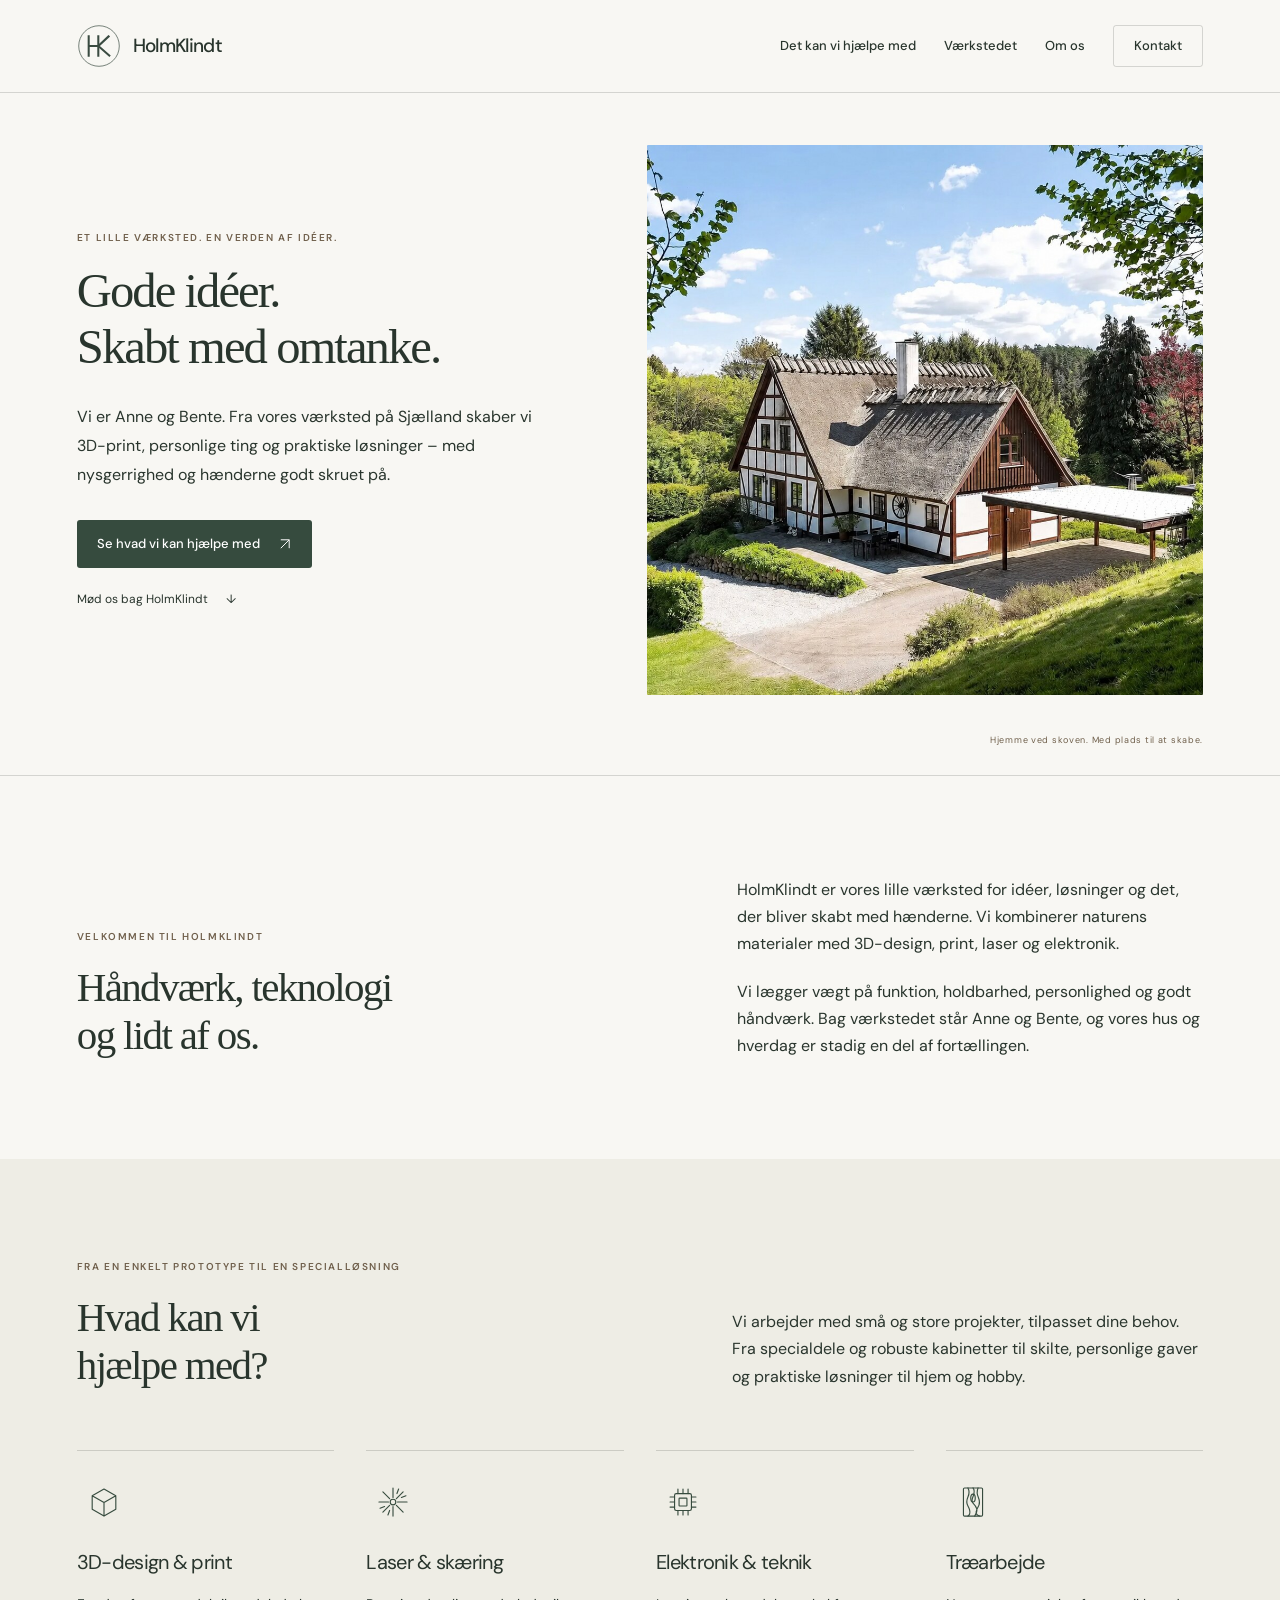
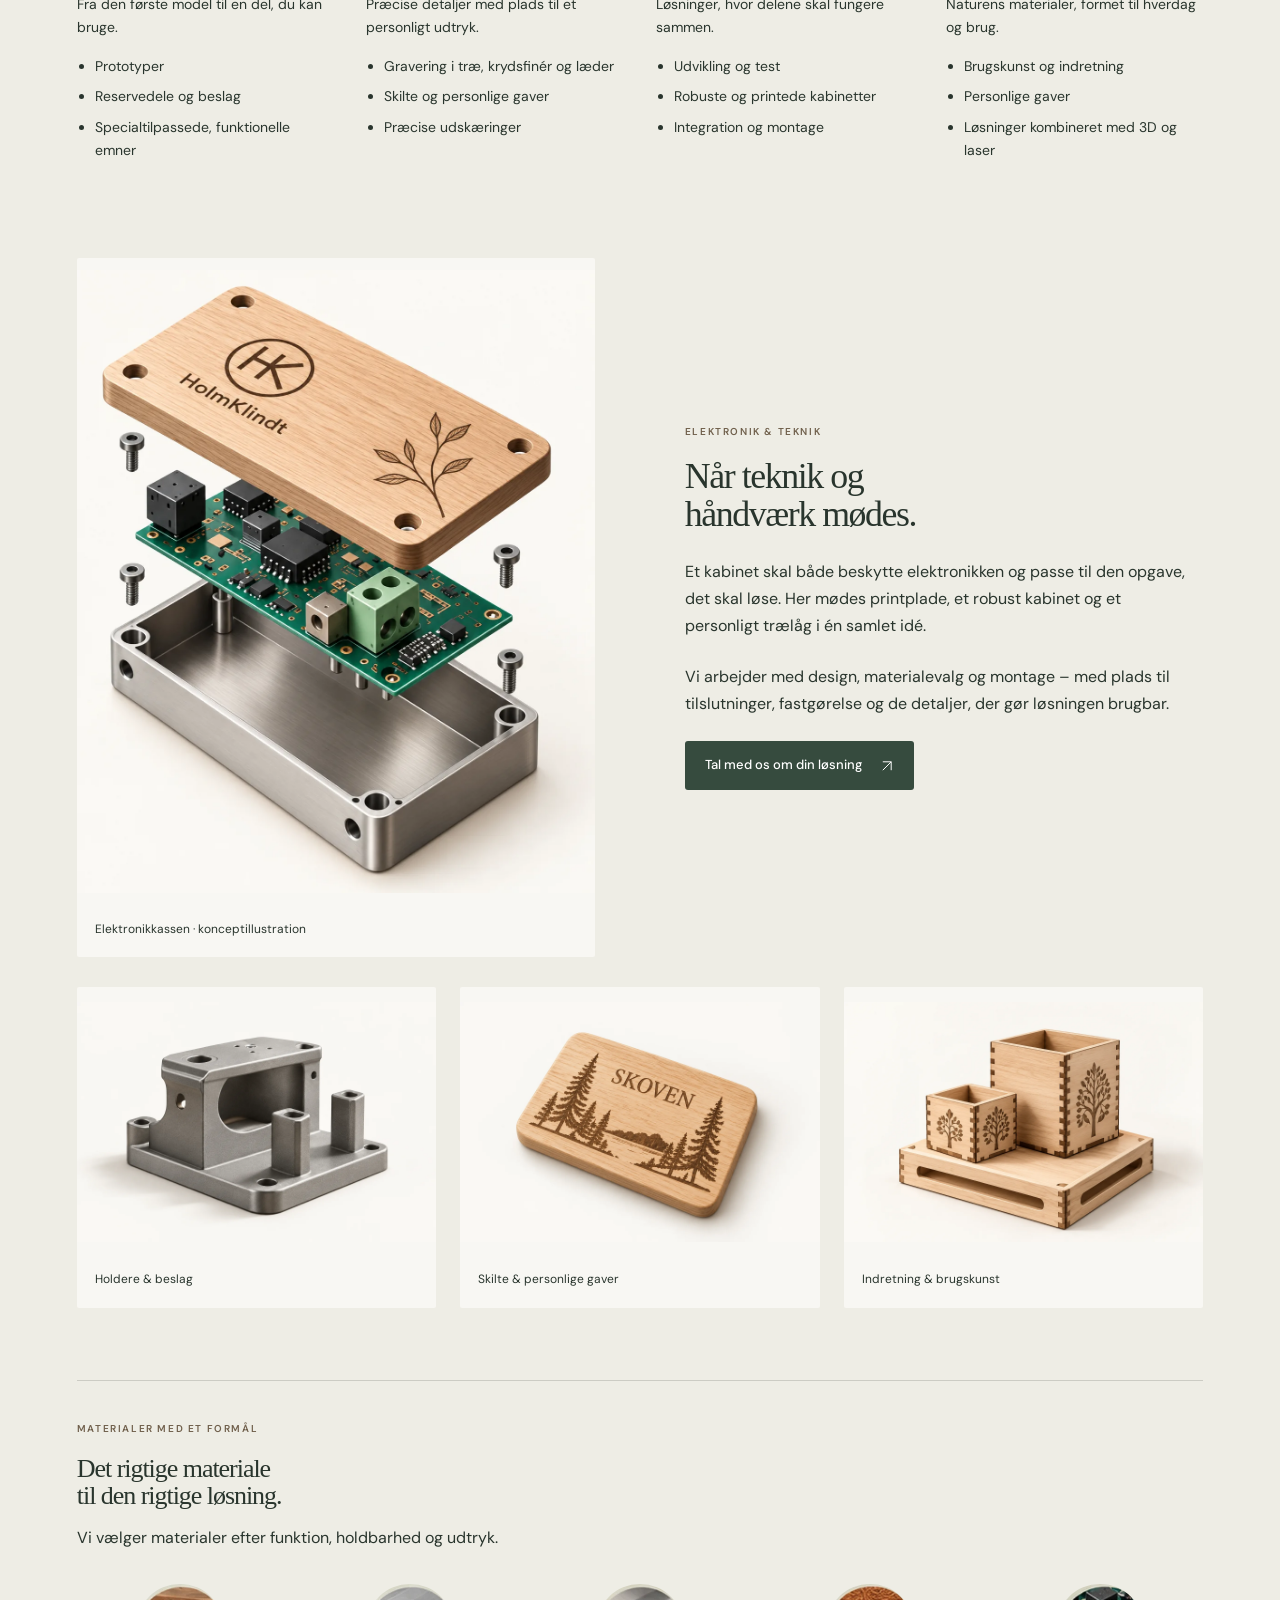
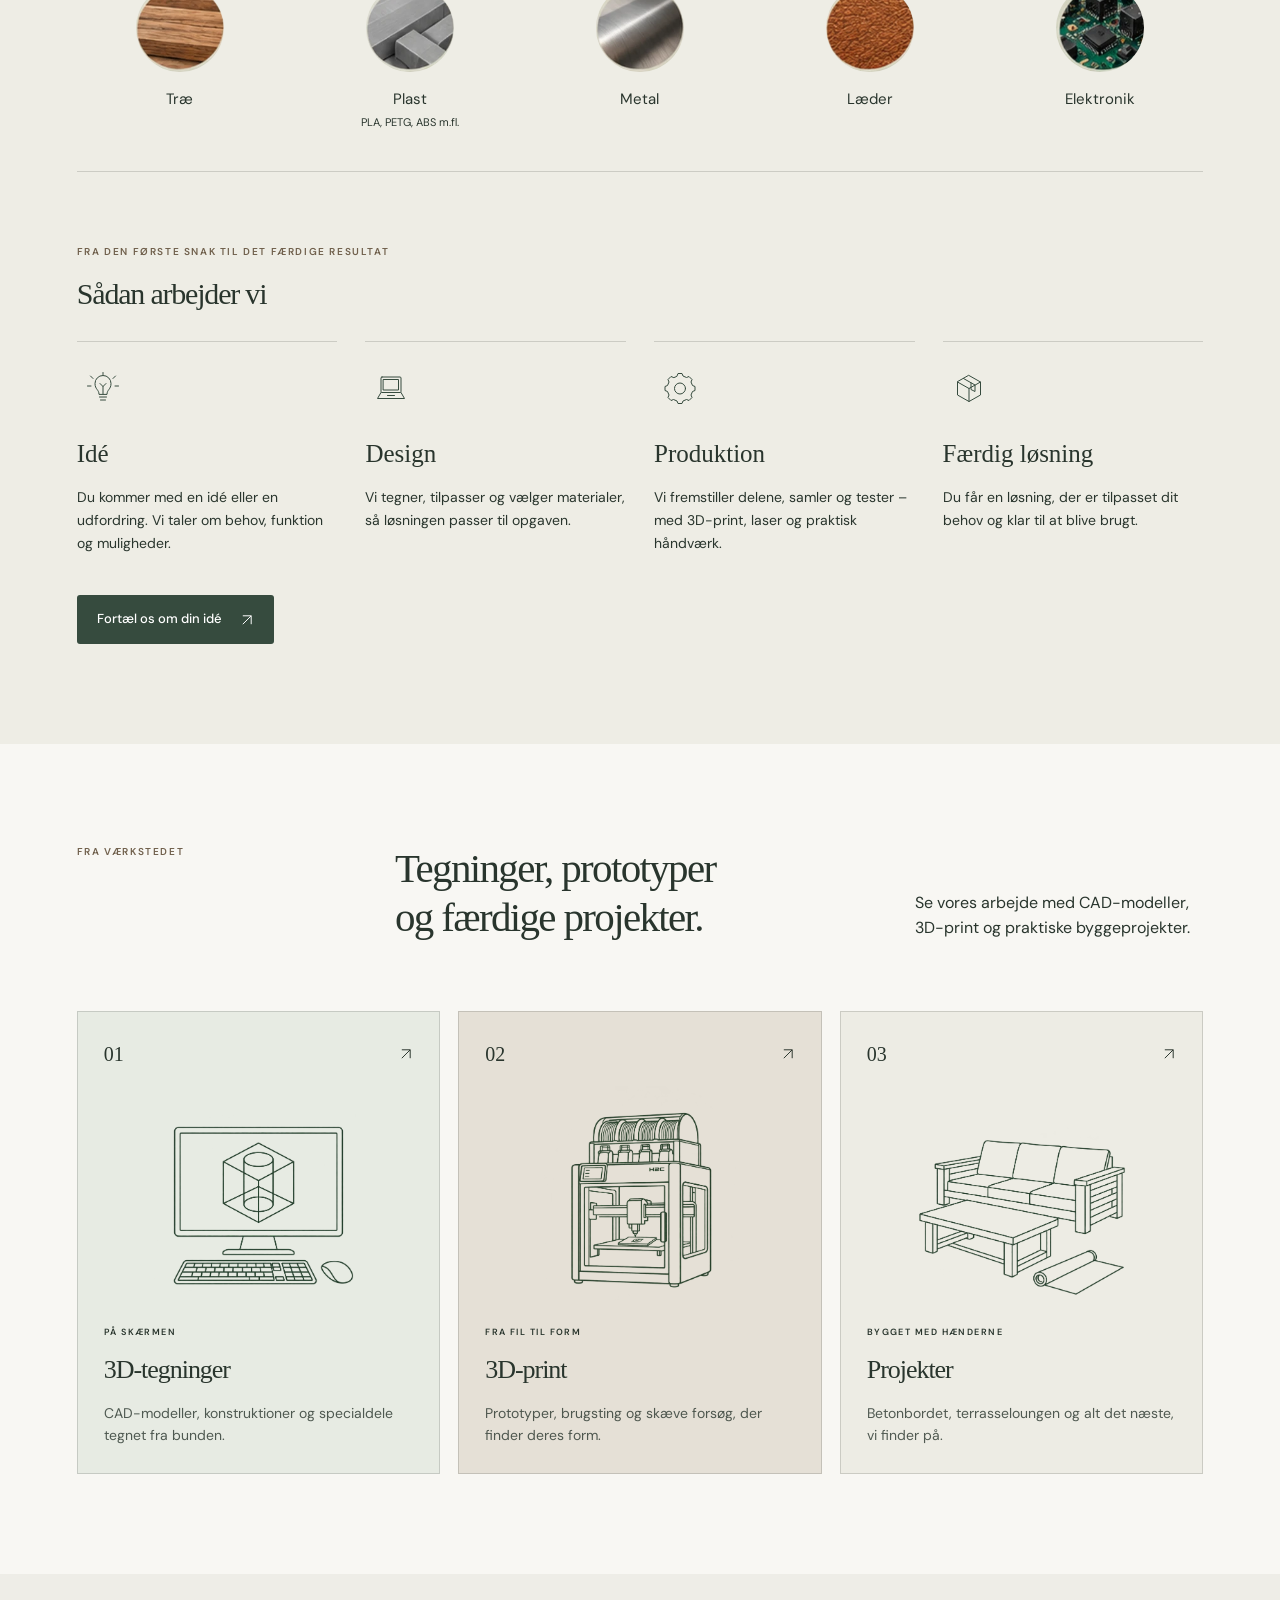
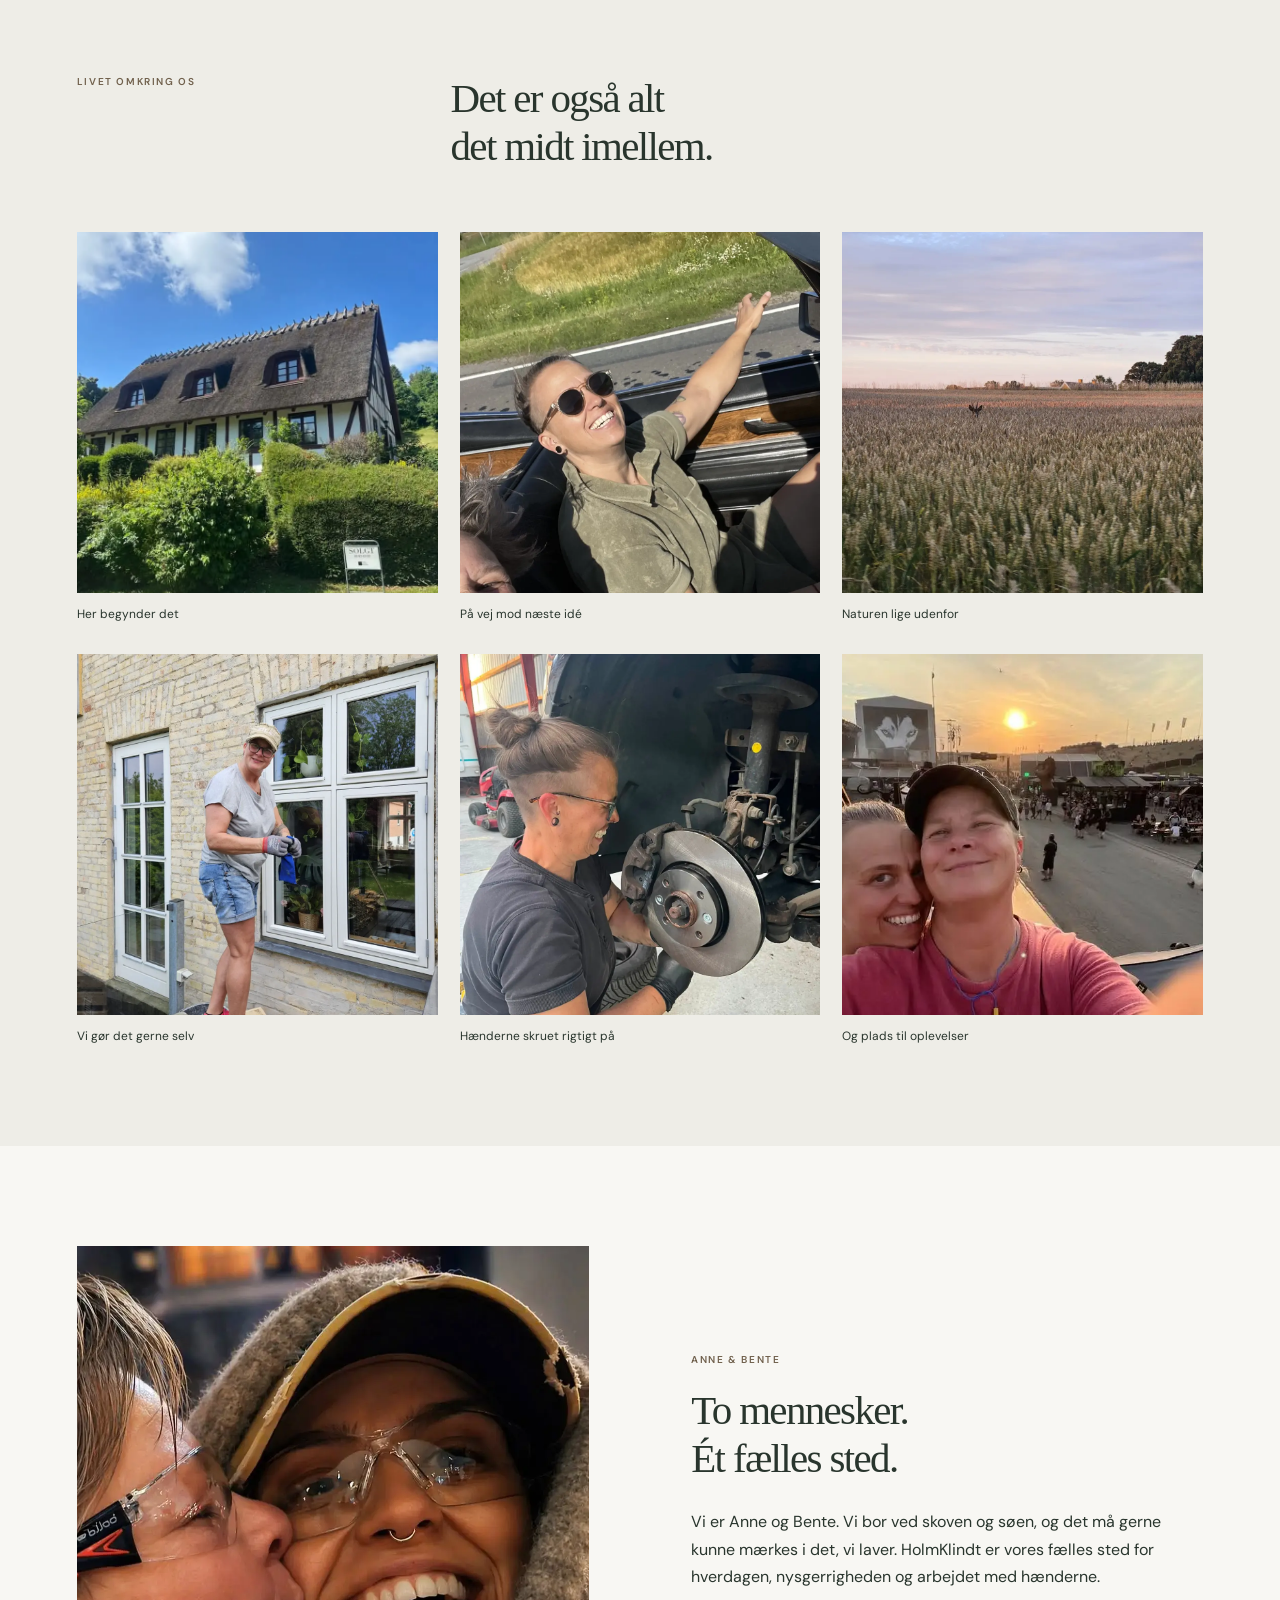
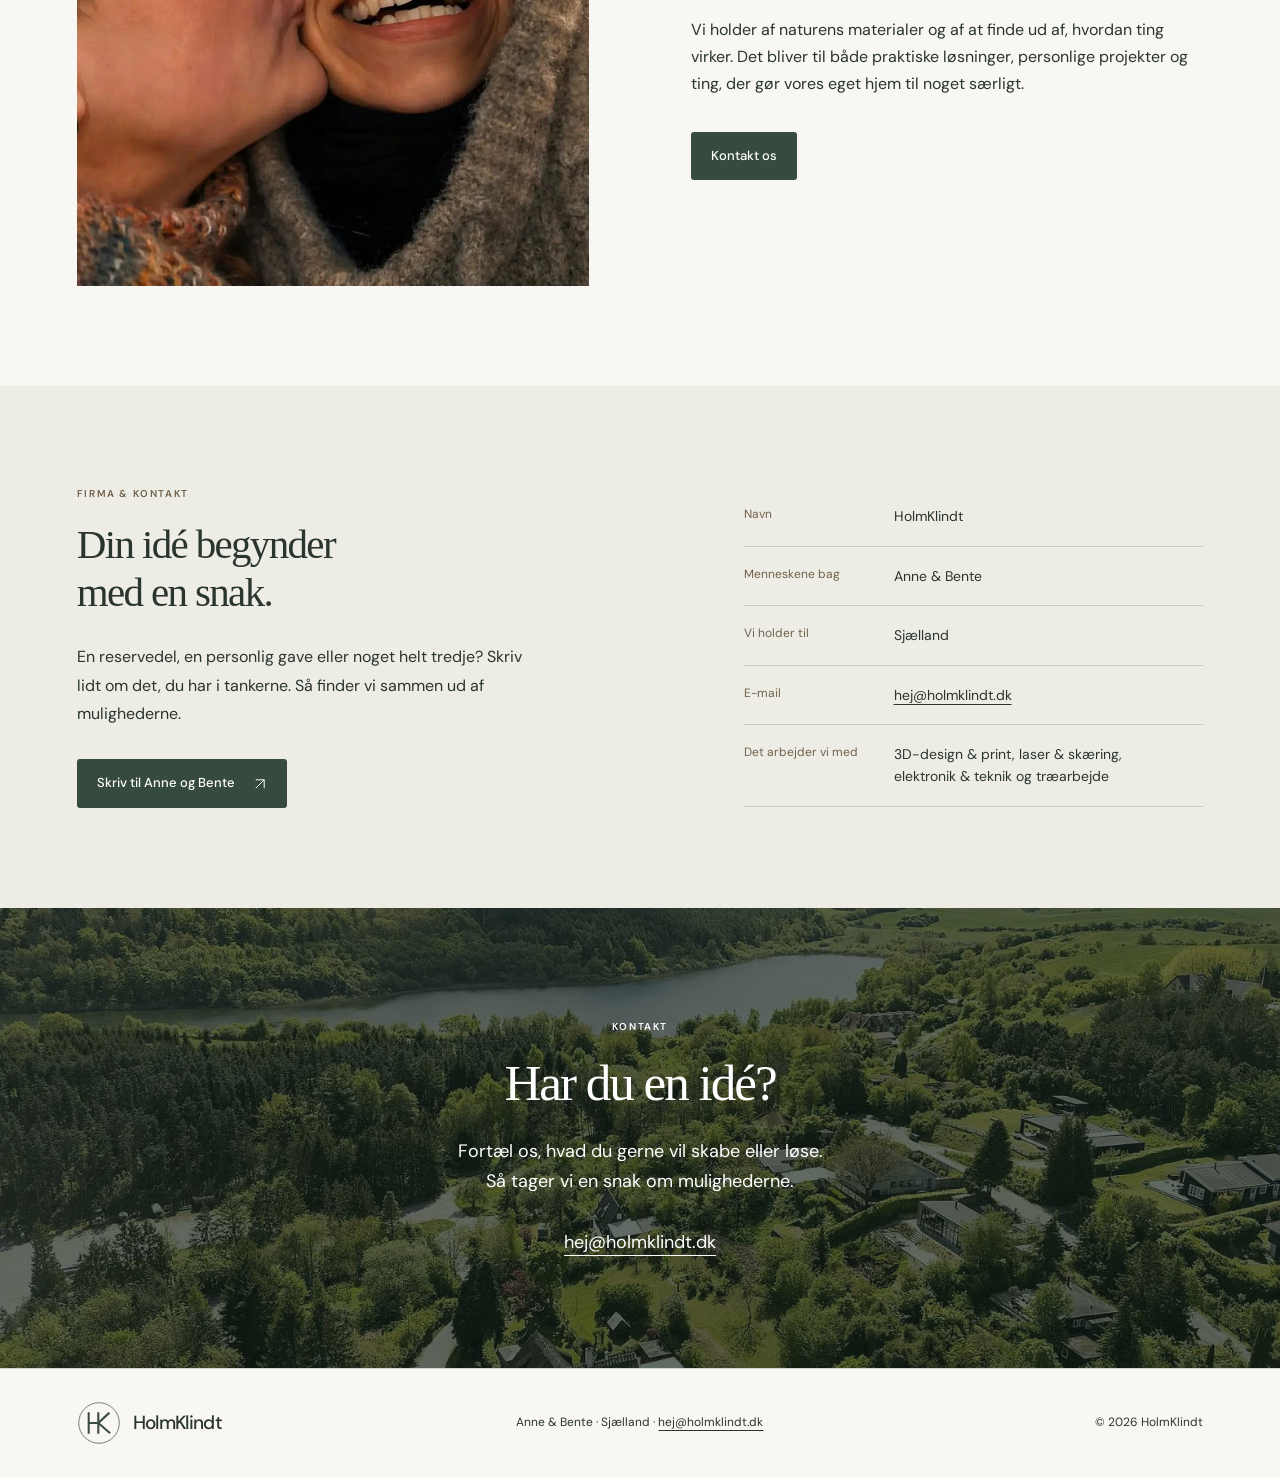
==== commit 0dc2c971: "Vis Bambu Lab H2C Laser som skandinavisk stregtegning" ====
--- a/index.html
+++ b/index.html
@@ -113,7 +113,7 @@
         </a>
         <a class="project-card card-clay" href="3d-print.html">
           <span class="project-number">02</span><span class="card-arrow" aria-hidden="true"><svg class="link-arrow" viewBox="0 0 20 20" fill="none" stroke="currentColor" stroke-width="1.4" focusable="false"><path d="M4 16 16 4M4 4h12v12"/></svg></span>
-          <img class="project-illustration" src="assets/vaerksted/print-nordisk.webp" alt="" aria-hidden="true" width="1254" height="1254" loading="lazy">
+          <img class="project-illustration" src="assets/vaerksted/h2c-laser-nordisk.webp" alt="Stregtegning af Bambu Lab H2C med laser og AMS-filamentsystem" width="1254" height="1254" loading="lazy">
           <div><p class="project-tag">Fra fil til form</p><h3>3D-print</h3><p>Prototyper, brugsting og skæve forsøg, der finder deres form.</p></div>
         </a>
         <a class="project-card card-cream" href="projekter.html">
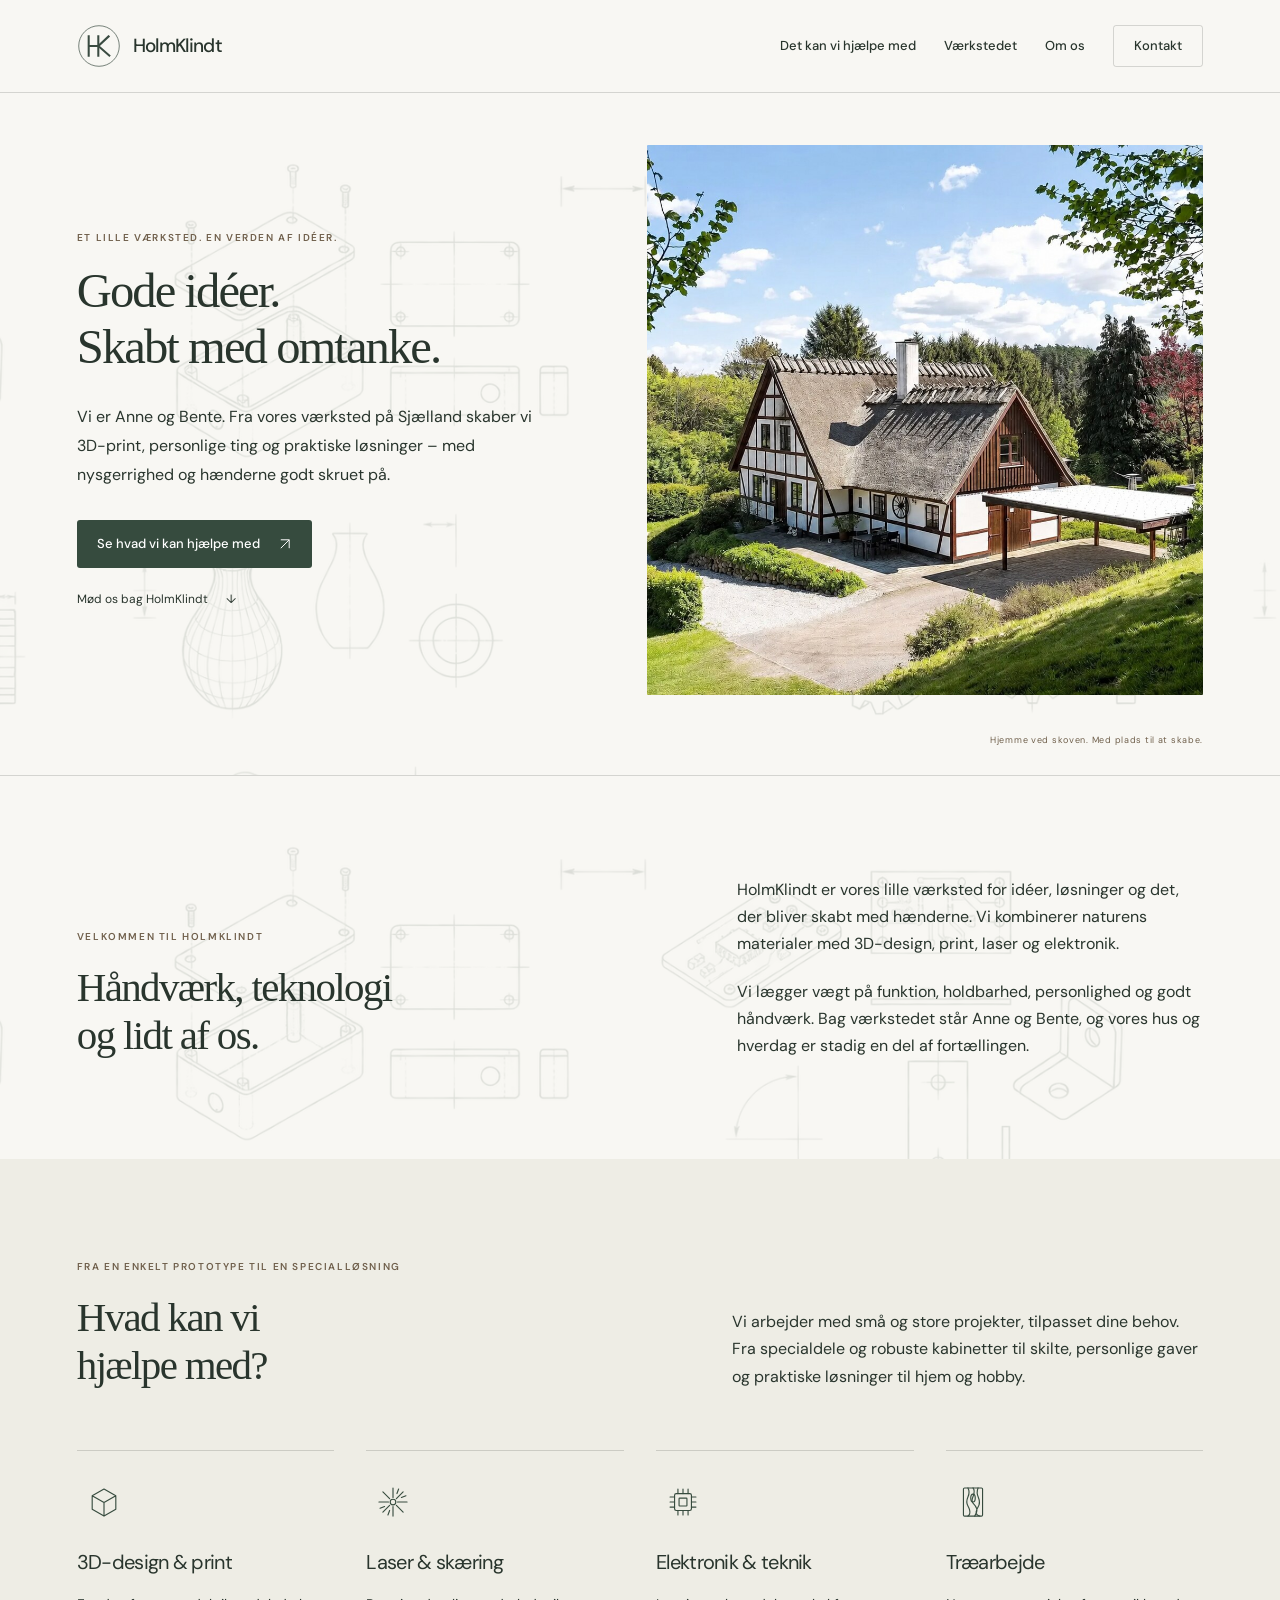
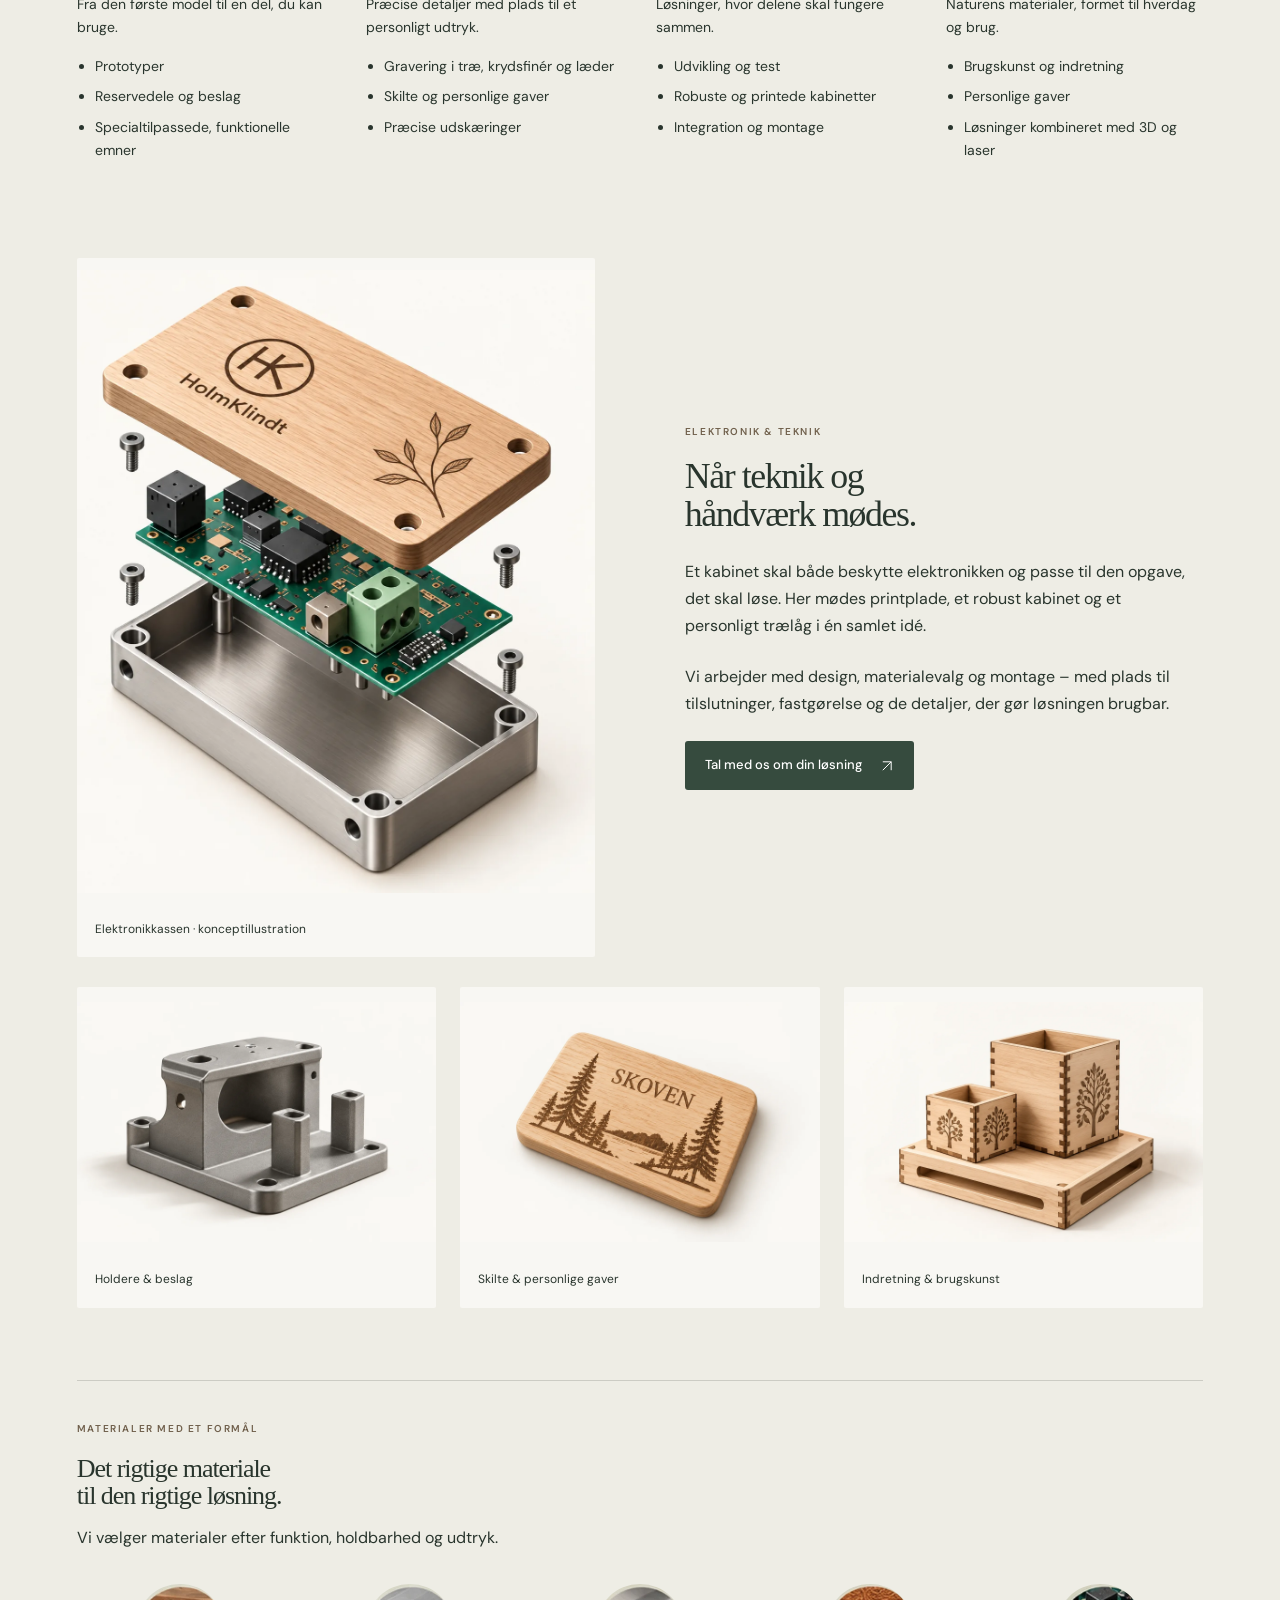
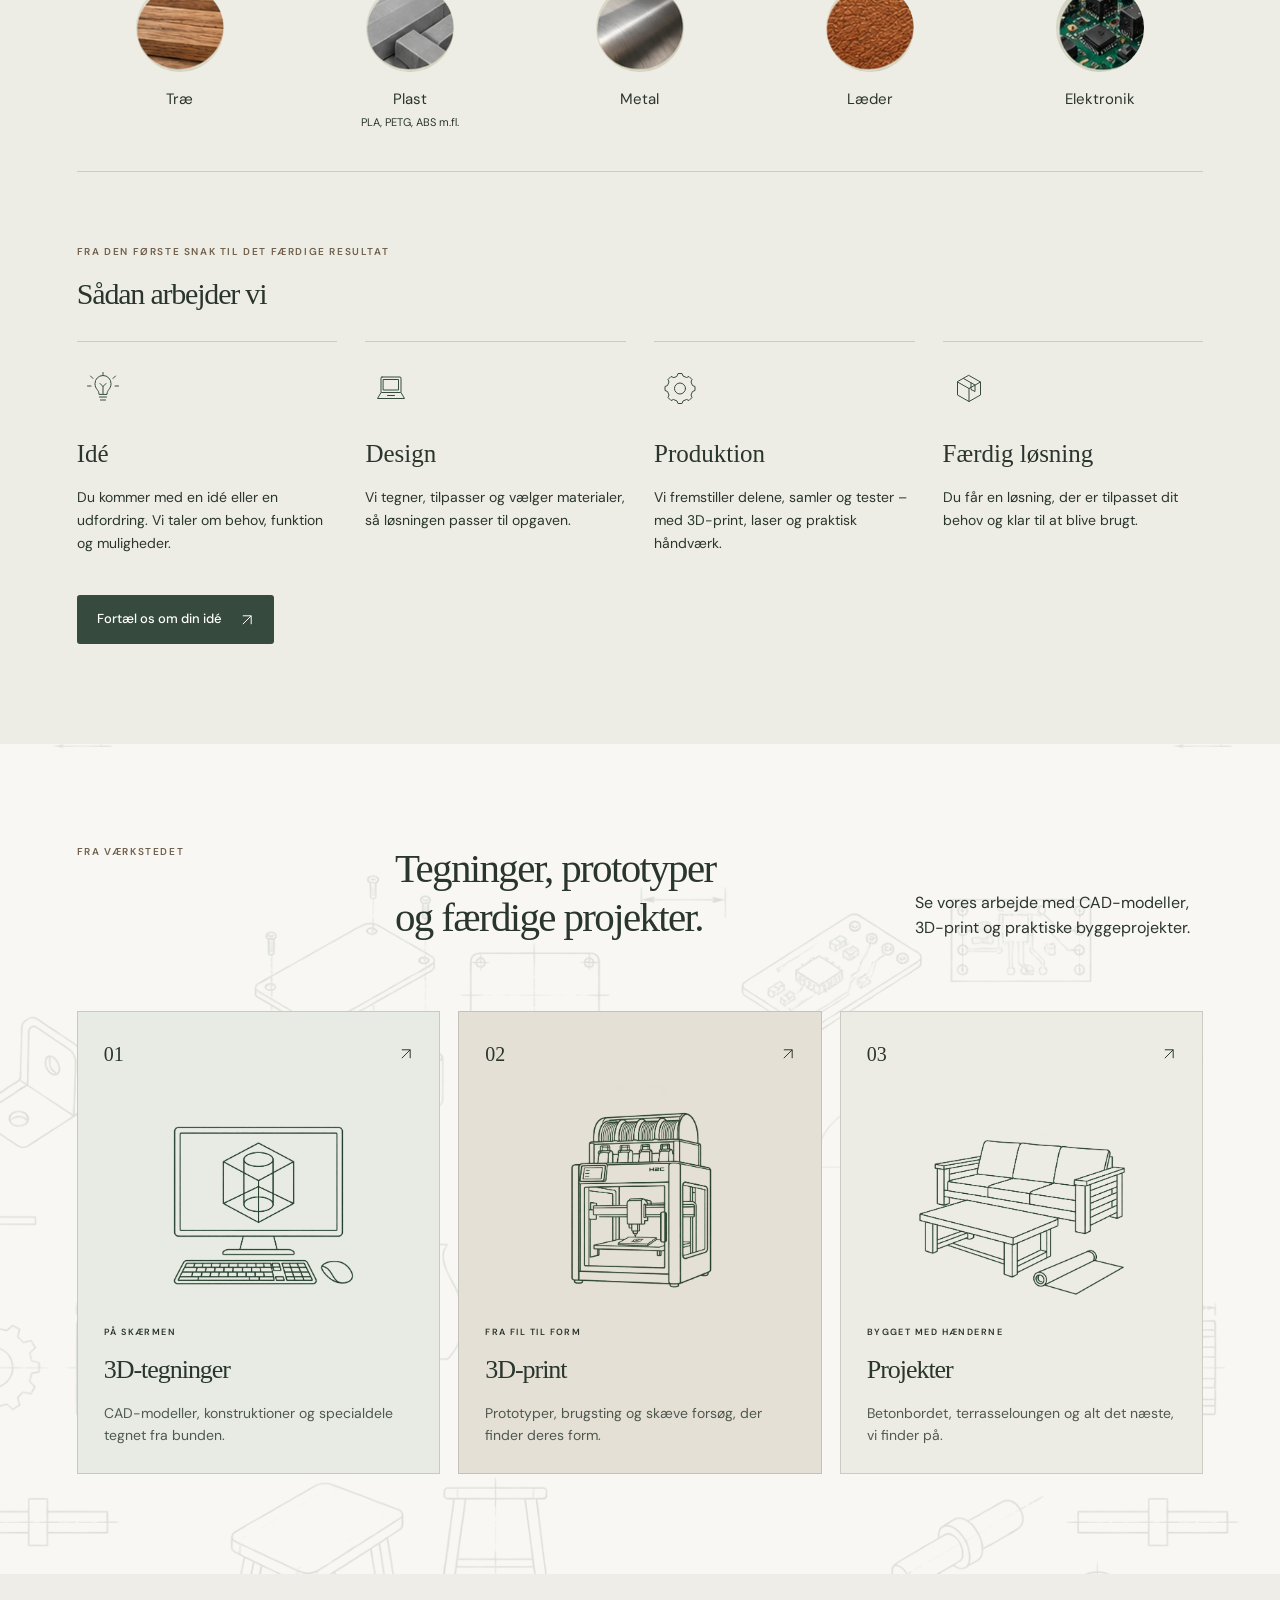
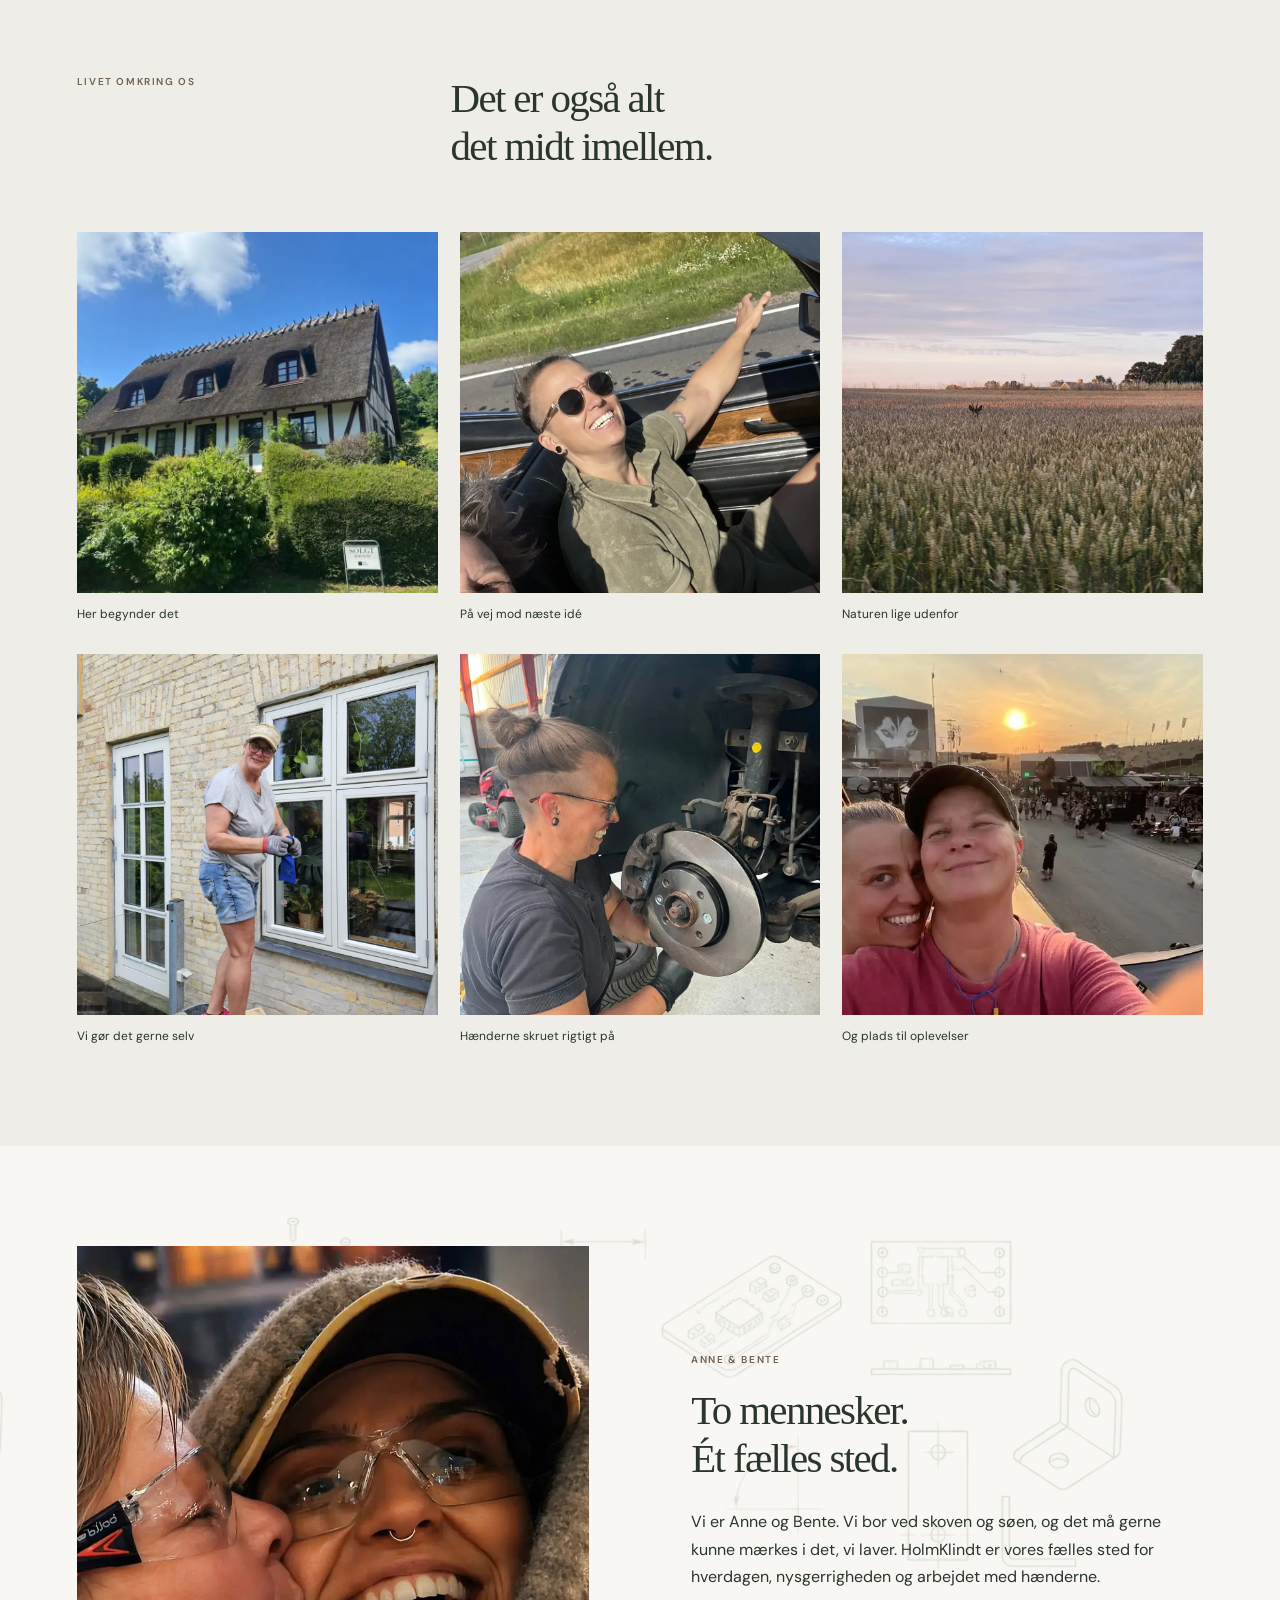
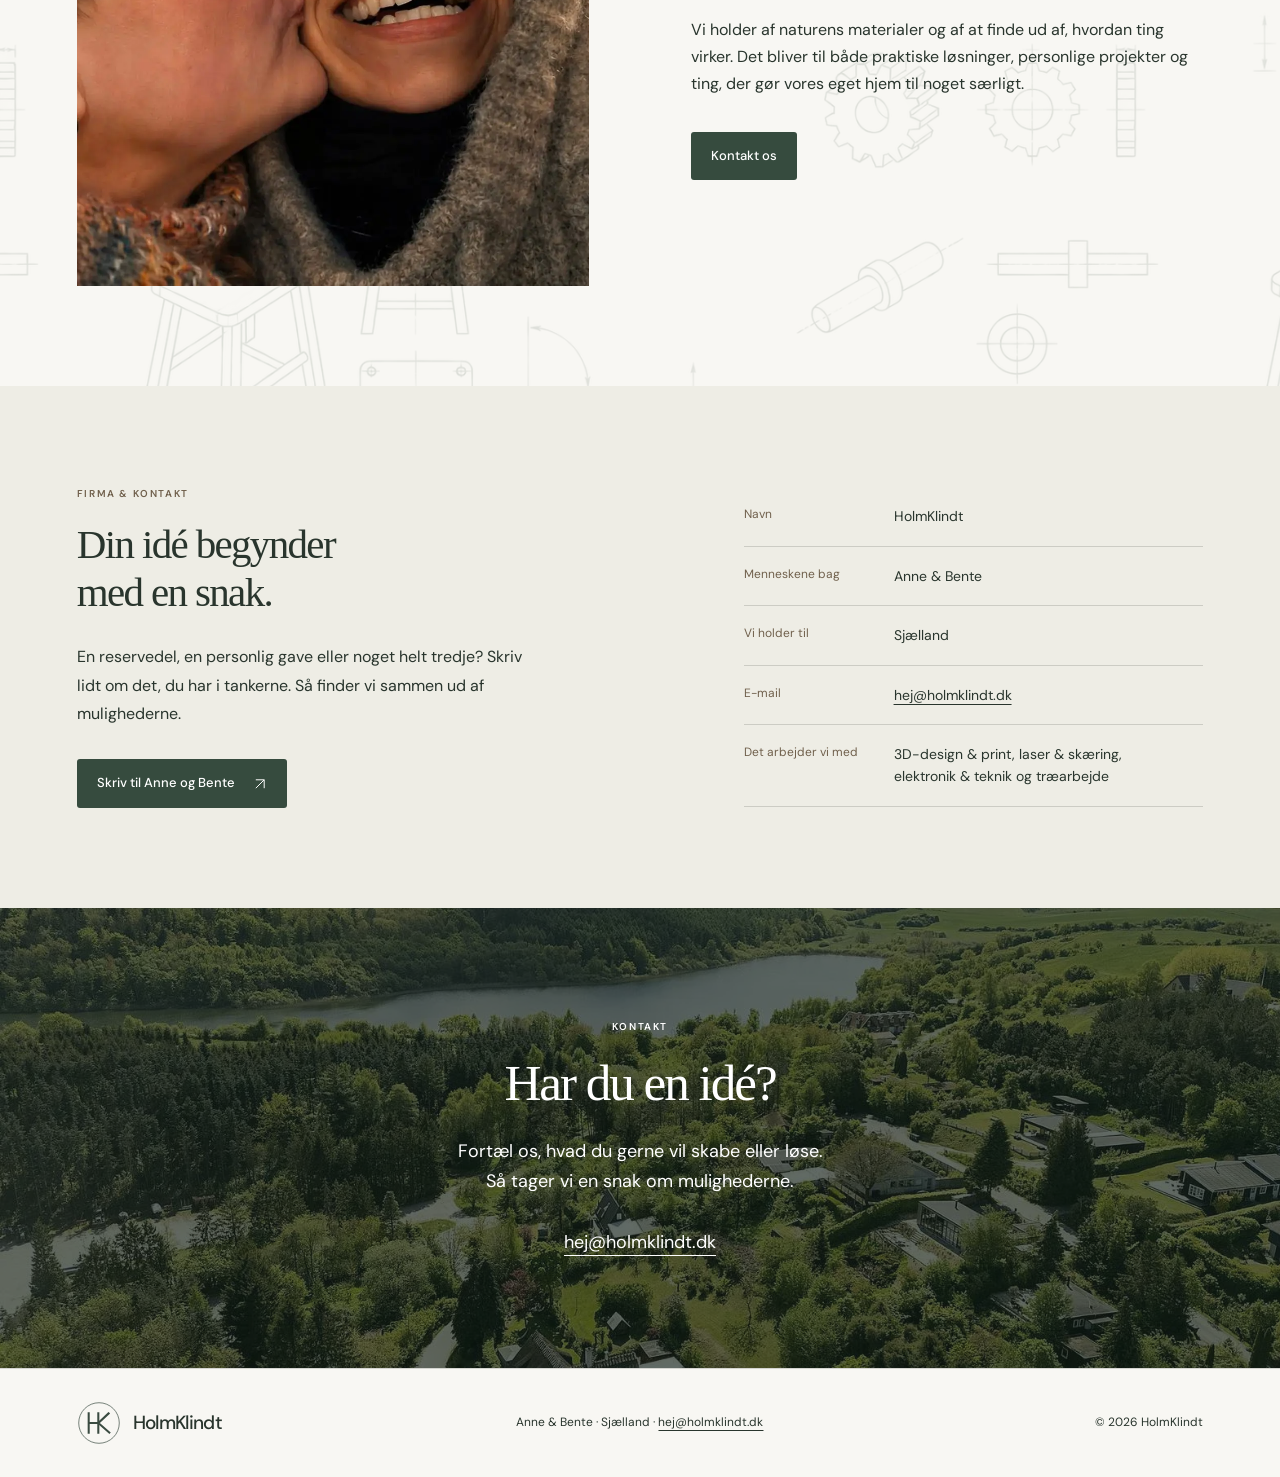
==== commit fb9ab172: "Hent den opdaterede CSS med versionsmærke på alle sider" ====
--- a/index.html
+++ b/index.html
@@ -10,7 +10,7 @@
   <link rel="preconnect" href="https://fonts.googleapis.com">
   <link rel="preconnect" href="https://fonts.gstatic.com" crossorigin>
   <link href="https://fonts.googleapis.com/css2?family=DM+Sans:wght@400;500;600&display=swap" rel="stylesheet">
-  <link rel="stylesheet" href="styles.css">
+  <link rel="stylesheet" href="styles.css?v=white-backgrounds-20261025">
 </head>
 <body class="home">
   <a class="skip-link" href="#main-content">Gå til indhold</a>
--- a/styles.css
+++ b/styles.css
@@ -431,3 +431,34 @@
 .presentation-examples .print-card figcaption { position: static; padding: 14px 18px 18px; color: var(--ink); background: none; font-family: var(--sans); font-size: 12px; }
 .electronics-feature .presentation-art:hover img,
 .presentation-examples .print-card:hover img { transform: scale(1.015); filter: none; }
+
+/* Workshop sketches appear only on the white backgrounds. */
+.home .hero, .intro, .projects, .about, .page-intro, .page-gallery {
+  position: relative;
+  isolation: isolate;
+}
+.home .hero::before, .intro::before, .projects::before,
+.about::before, .page-intro::before, .page-gallery::before {
+  content: "";
+  position: absolute;
+  z-index: -1;
+  inset: 0;
+  pointer-events: none;
+  background-image: url("assets/baggrund/vaerksted-skitser.webp");
+  background-repeat: repeat;
+  background-size: 1120px 1120px;
+  background-position: center top;
+  opacity: .15;
+}
+.projects::before, .page-gallery::before { background-position: right 60px; }
+@media (max-width: 620px) {
+  .home .hero::before, .intro::before, .projects::before,
+  .about::before, .page-intro::before, .page-gallery::before {
+    background-size: 860px 860px;
+    opacity: .11;
+  }
+}
+@media print {
+  .home .hero::before, .intro::before, .projects::before,
+  .about::before, .page-intro::before, .page-gallery::before { display: none; }
+}
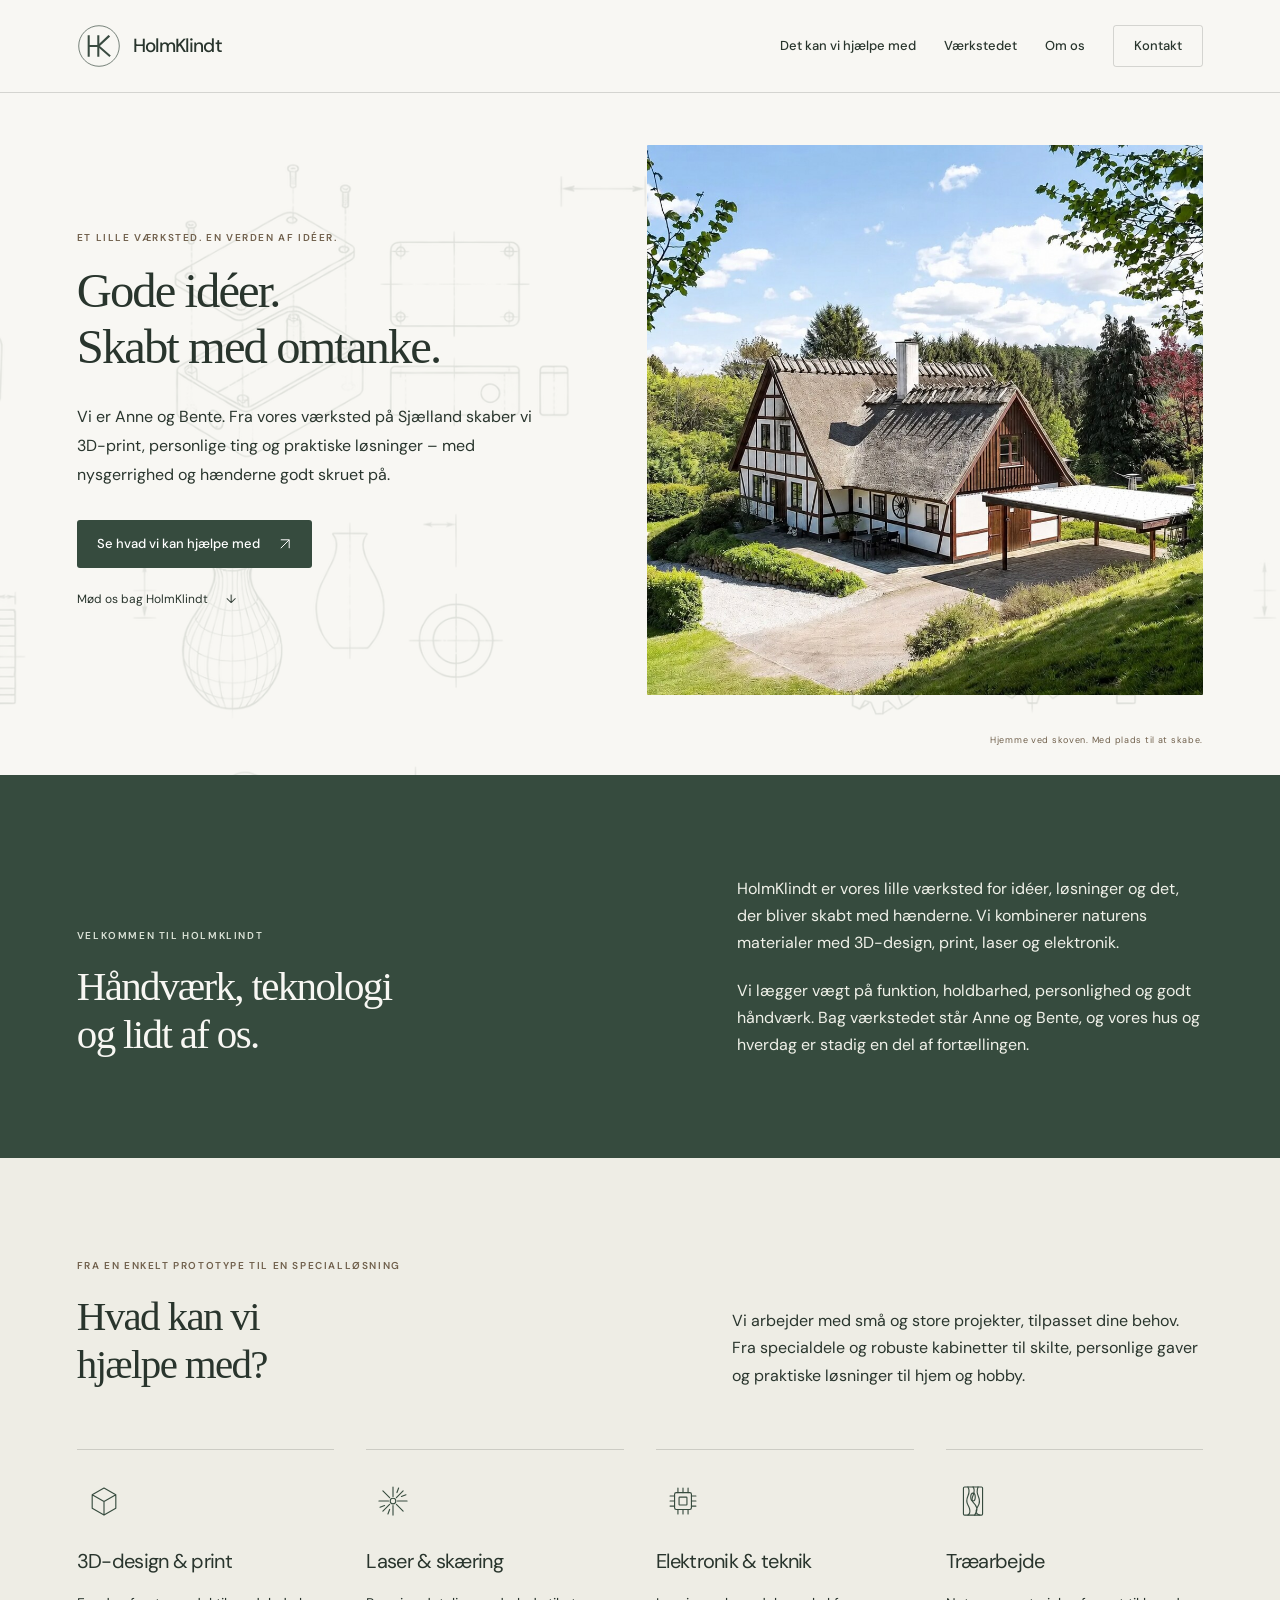
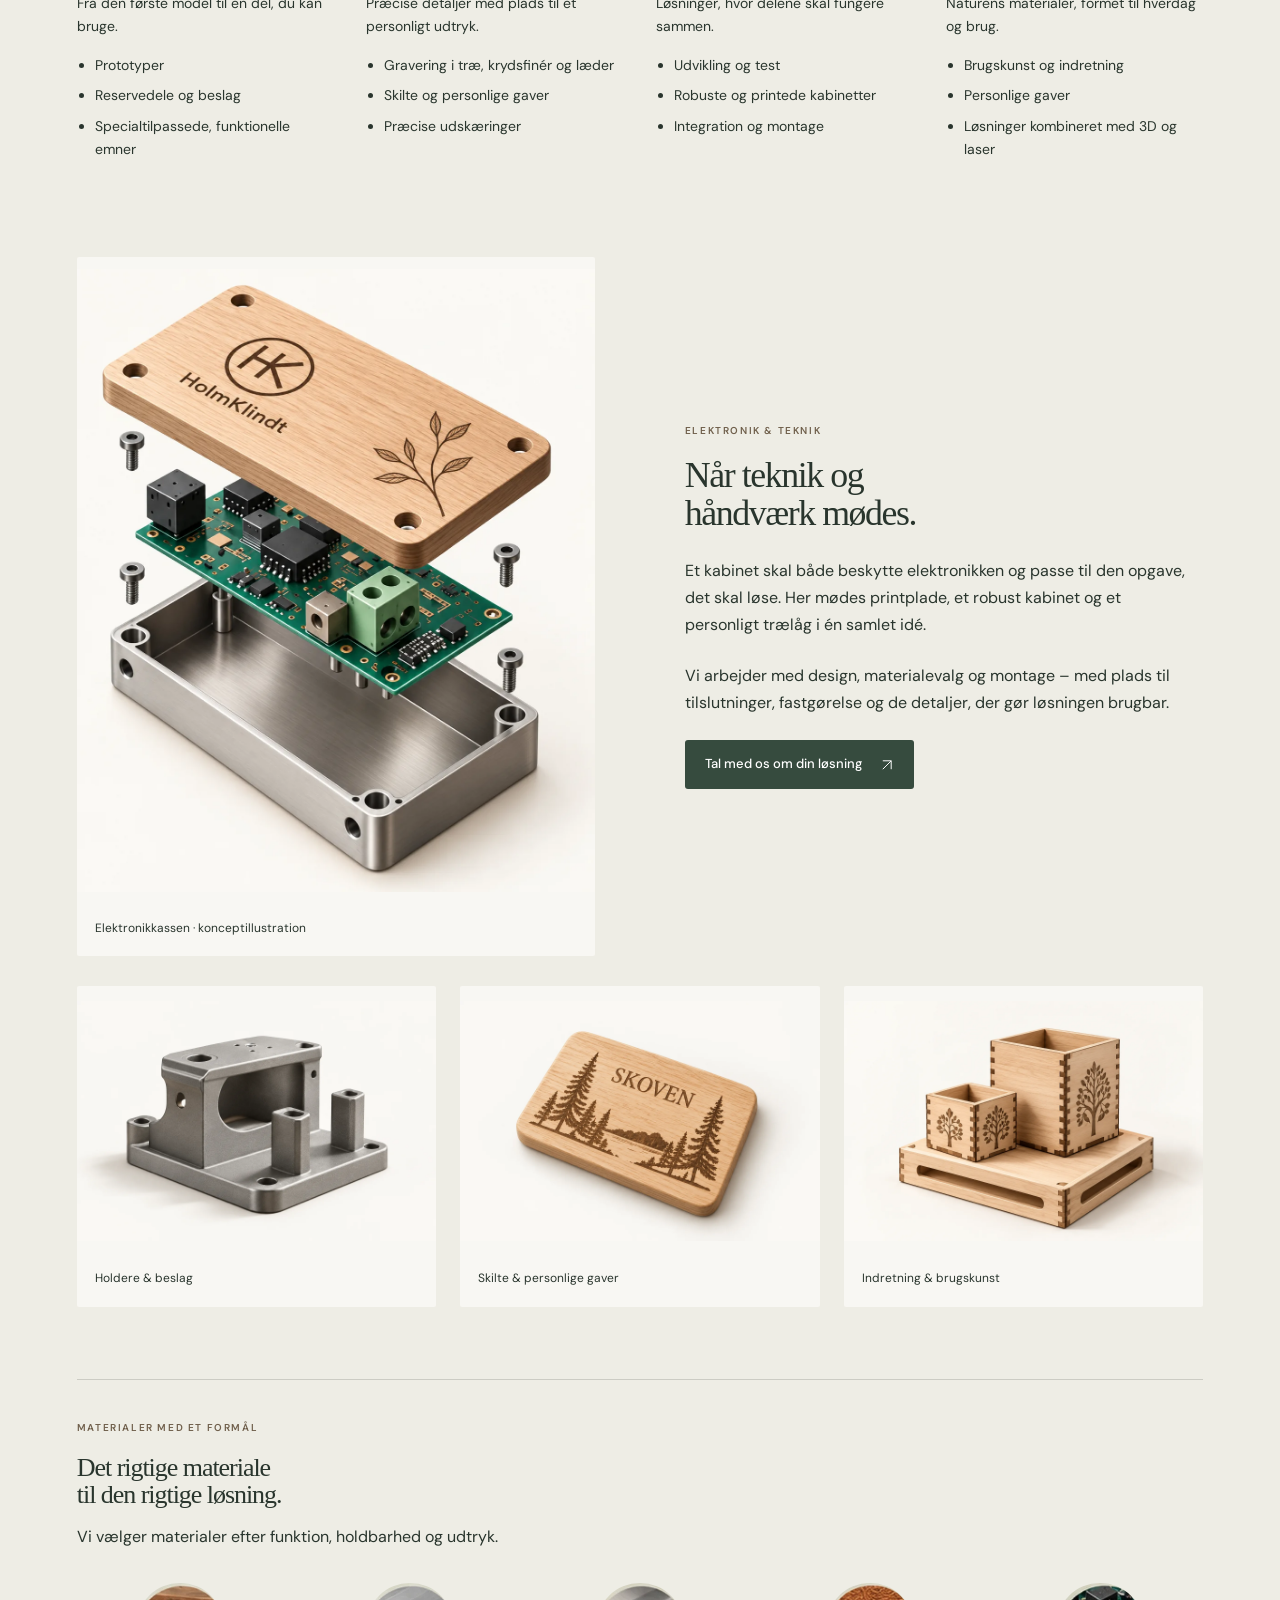
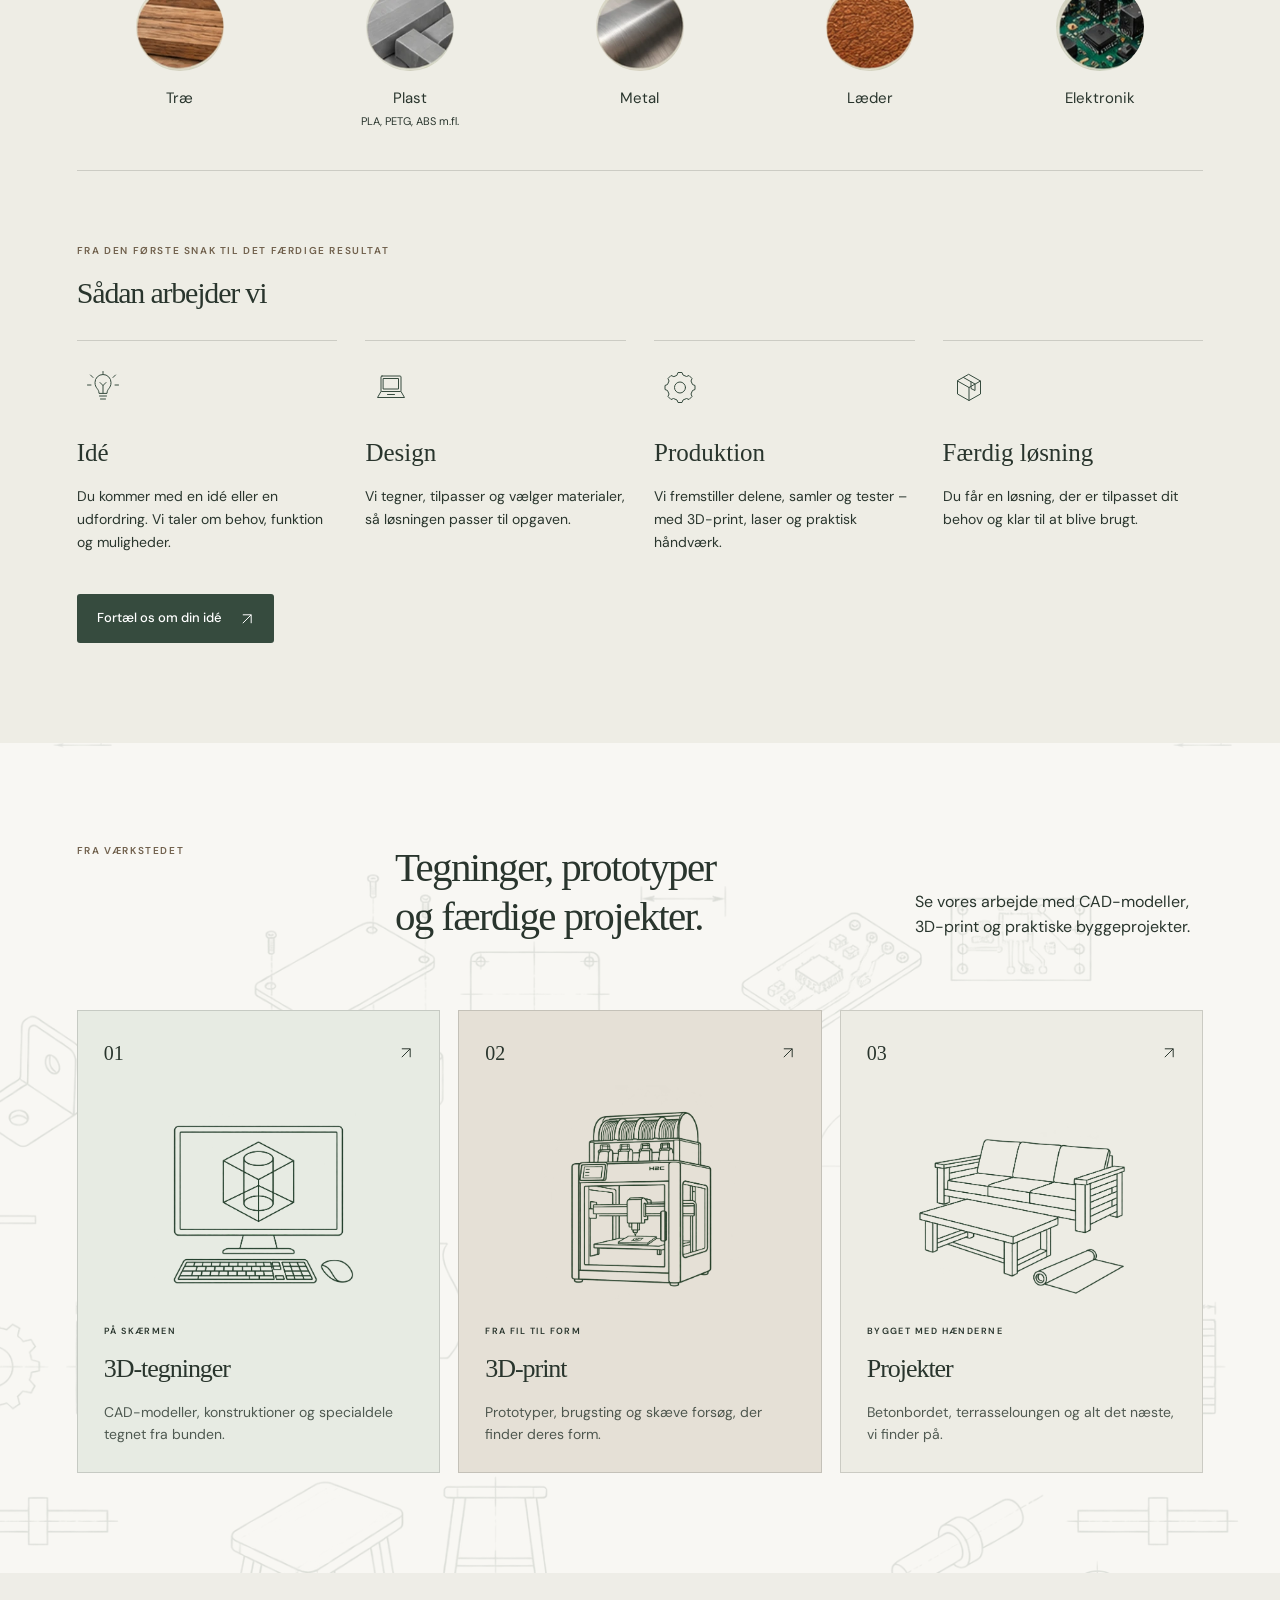
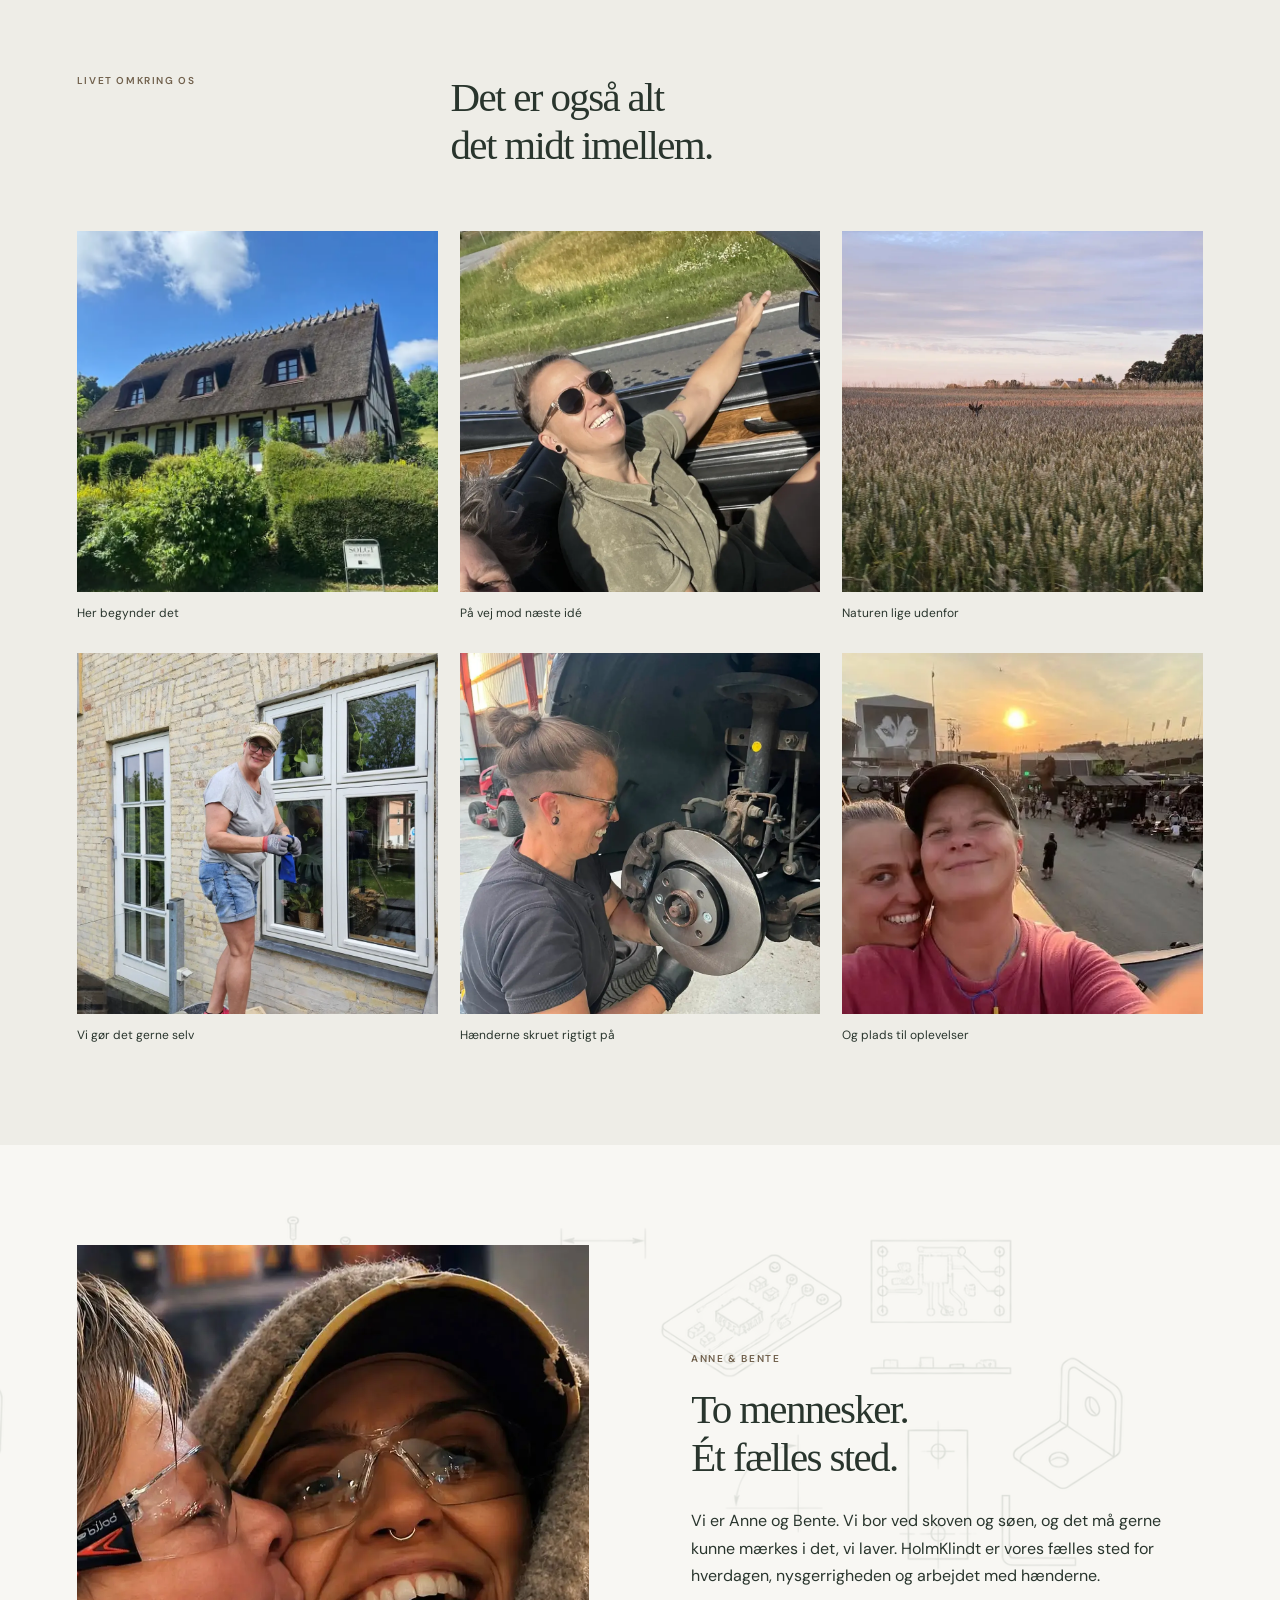
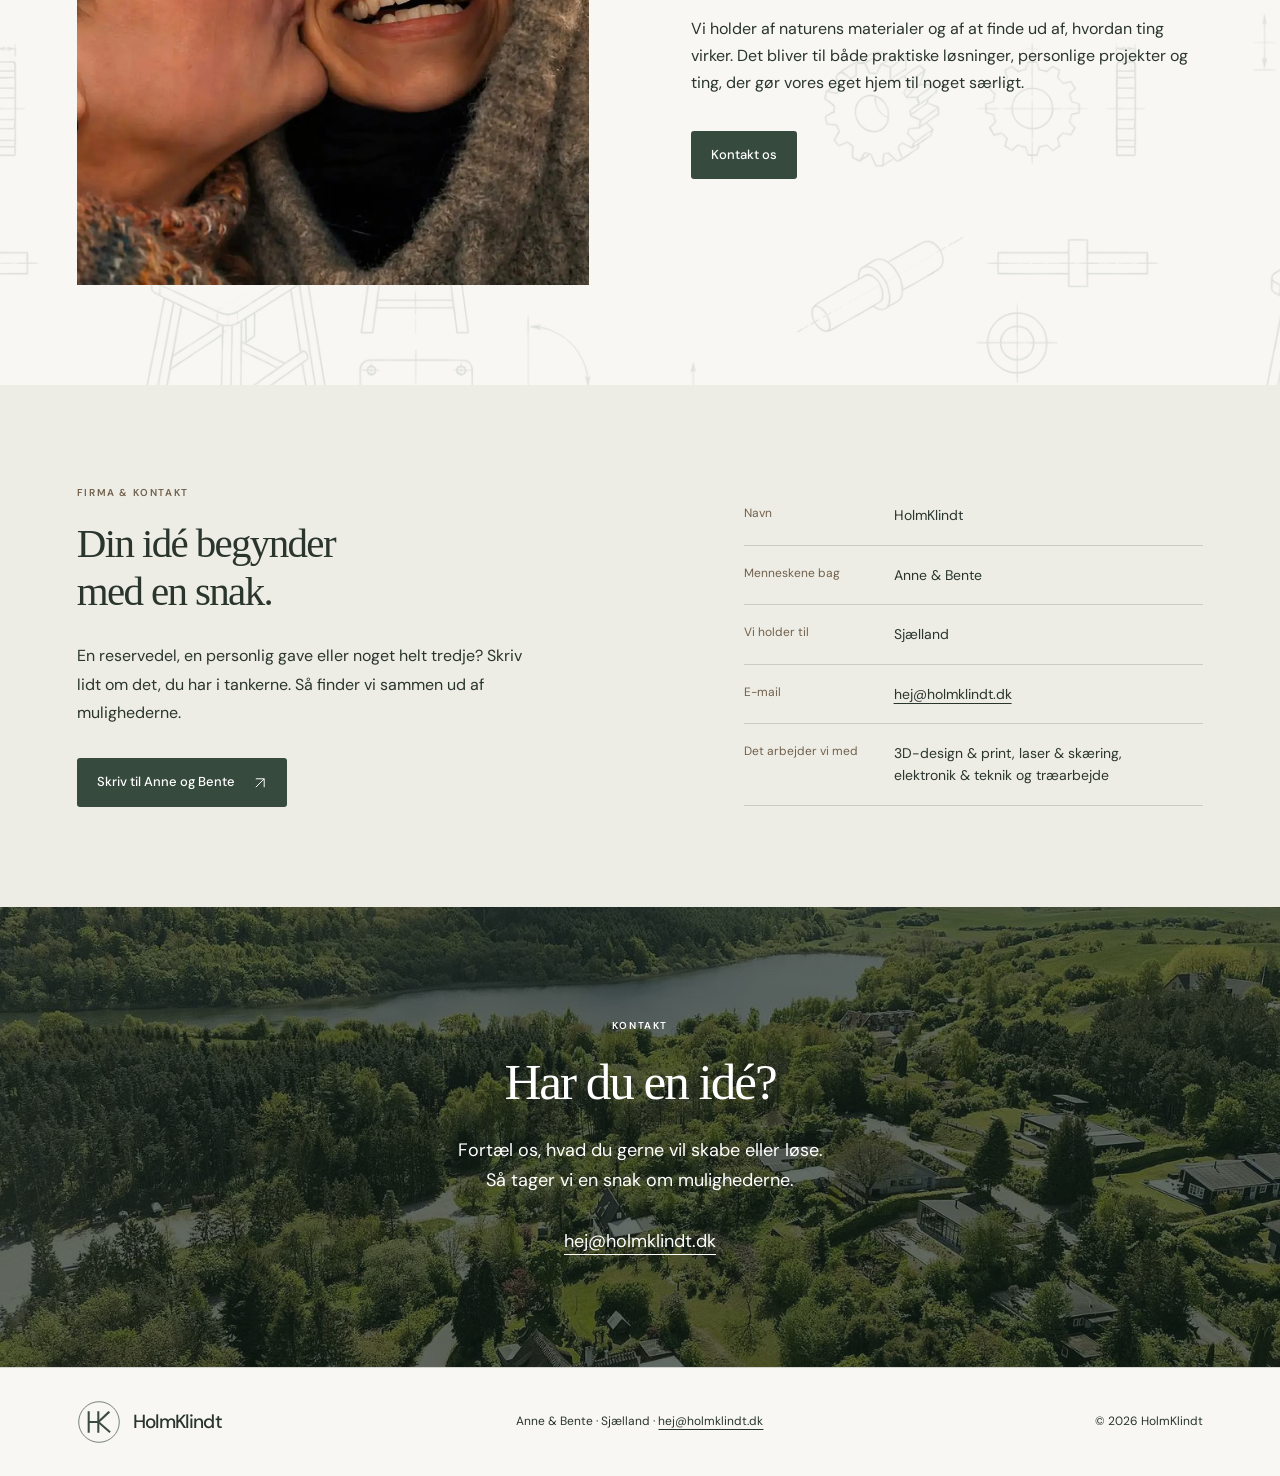
==== commit effa7d52: "Giv introduktionen skovgrøn baggrund med lys tekst" ====
--- a/index.html
+++ b/index.html
@@ -10,7 +10,7 @@
   <link rel="preconnect" href="https://fonts.googleapis.com">
   <link rel="preconnect" href="https://fonts.gstatic.com" crossorigin>
   <link href="https://fonts.googleapis.com/css2?family=DM+Sans:wght@400;500;600&display=swap" rel="stylesheet">
-  <link rel="stylesheet" href="styles.css?v=white-backgrounds-20261025">
+  <link rel="stylesheet" href="styles.css?v=intro-green-20261025">
 </head>
 <body class="home">
   <a class="skip-link" href="#main-content">Gå til indhold</a>
--- a/styles.css
+++ b/styles.css
@@ -433,11 +433,11 @@
 .presentation-examples .print-card:hover img { transform: scale(1.015); filter: none; }
 
 /* Workshop sketches appear only on the white backgrounds. */
-.home .hero, .intro, .projects, .about, .page-intro, .page-gallery {
+.home .hero, .projects, .about, .page-intro, .page-gallery {
   position: relative;
   isolation: isolate;
 }
-.home .hero::before, .intro::before, .projects::before,
+.home .hero::before, .projects::before,
 .about::before, .page-intro::before, .page-gallery::before {
   content: "";
   position: absolute;
@@ -452,13 +452,22 @@
 }
 .projects::before, .page-gallery::before { background-position: right 60px; }
 @media (max-width: 620px) {
-  .home .hero::before, .intro::before, .projects::before,
+  .home .hero::before, .projects::before,
   .about::before, .page-intro::before, .page-gallery::before {
     background-size: 860px 860px;
     opacity: .11;
   }
 }
 @media print {
-  .home .hero::before, .intro::before, .projects::before,
+  .home .hero::before, .projects::before,
   .about::before, .page-intro::before, .page-gallery::before { display: none; }
 }
+
+/* A quiet green introduction between the white hero and sand services. */
+.intro {
+  color: var(--paper);
+  background: var(--green);
+  border-top: 0;
+}
+.intro .eyebrow { color: #dce4d8; }
+.intro-copy { color: #f0f1e9; }
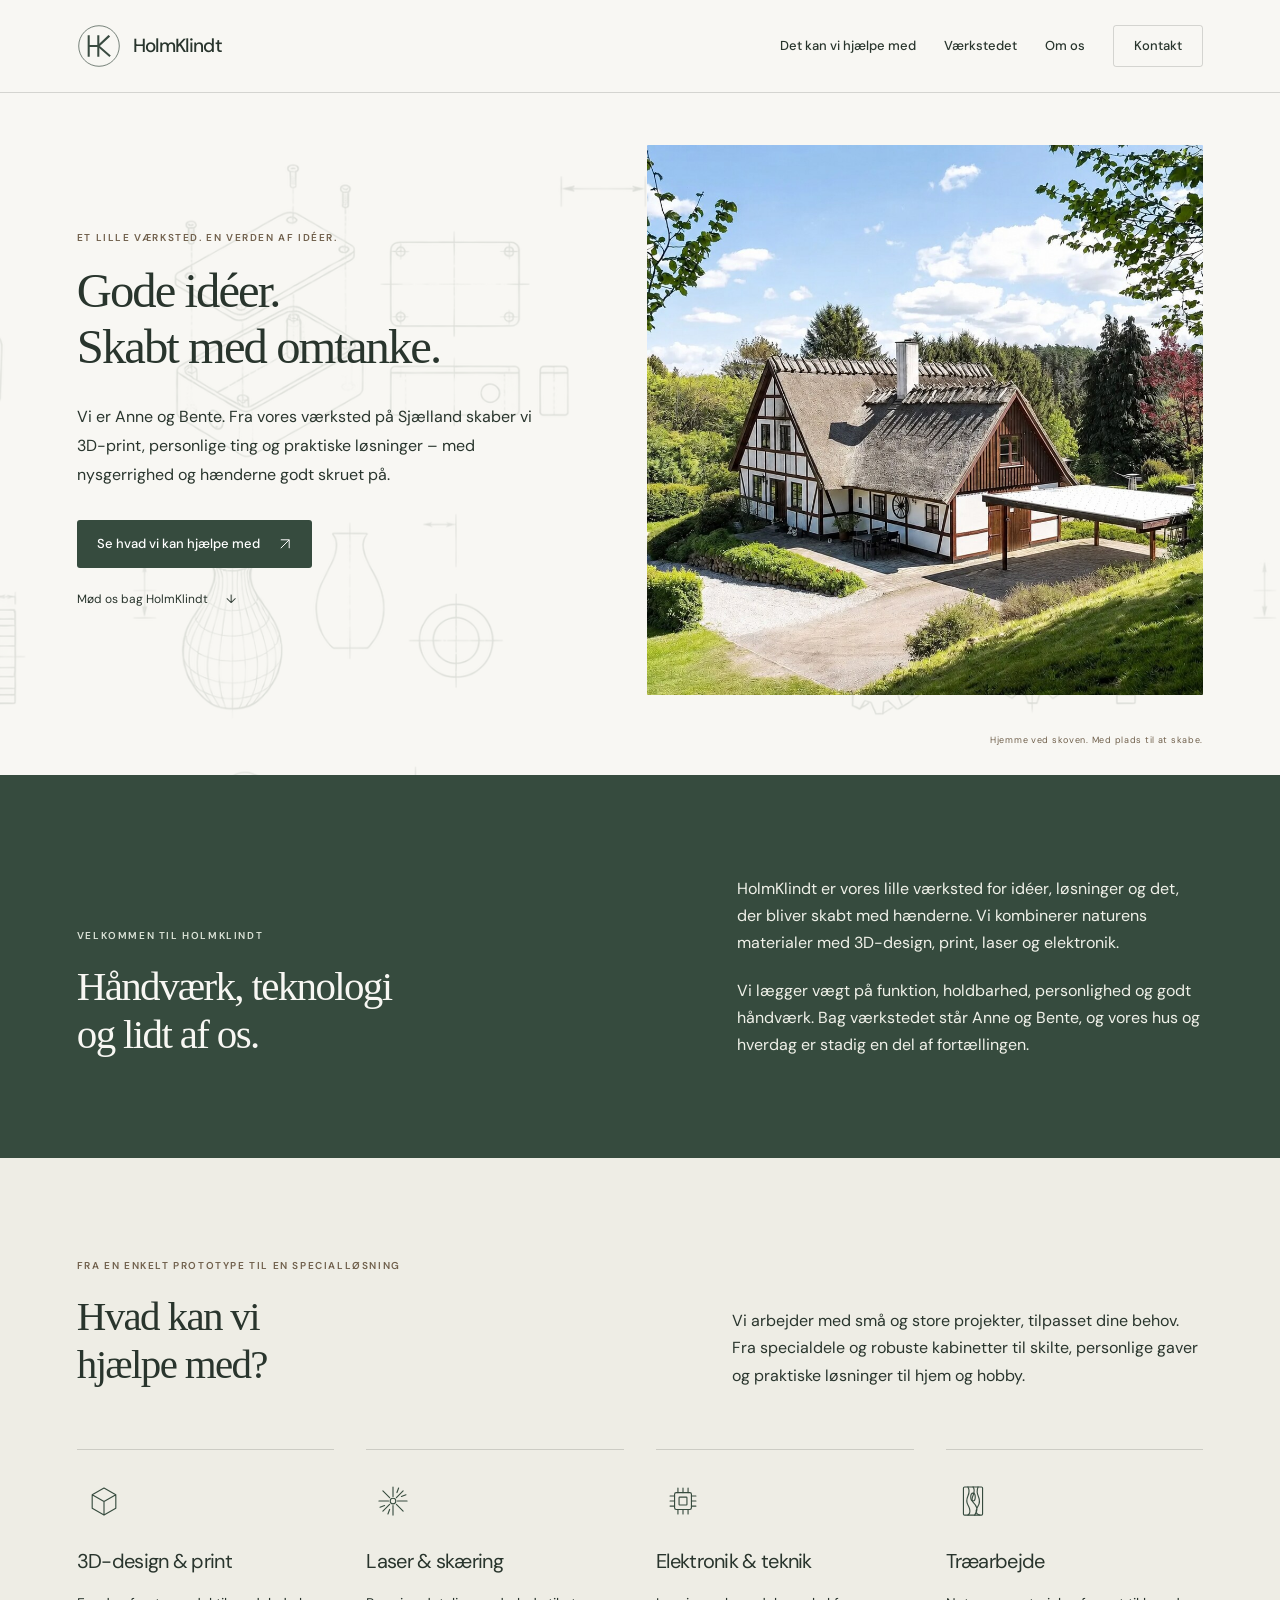
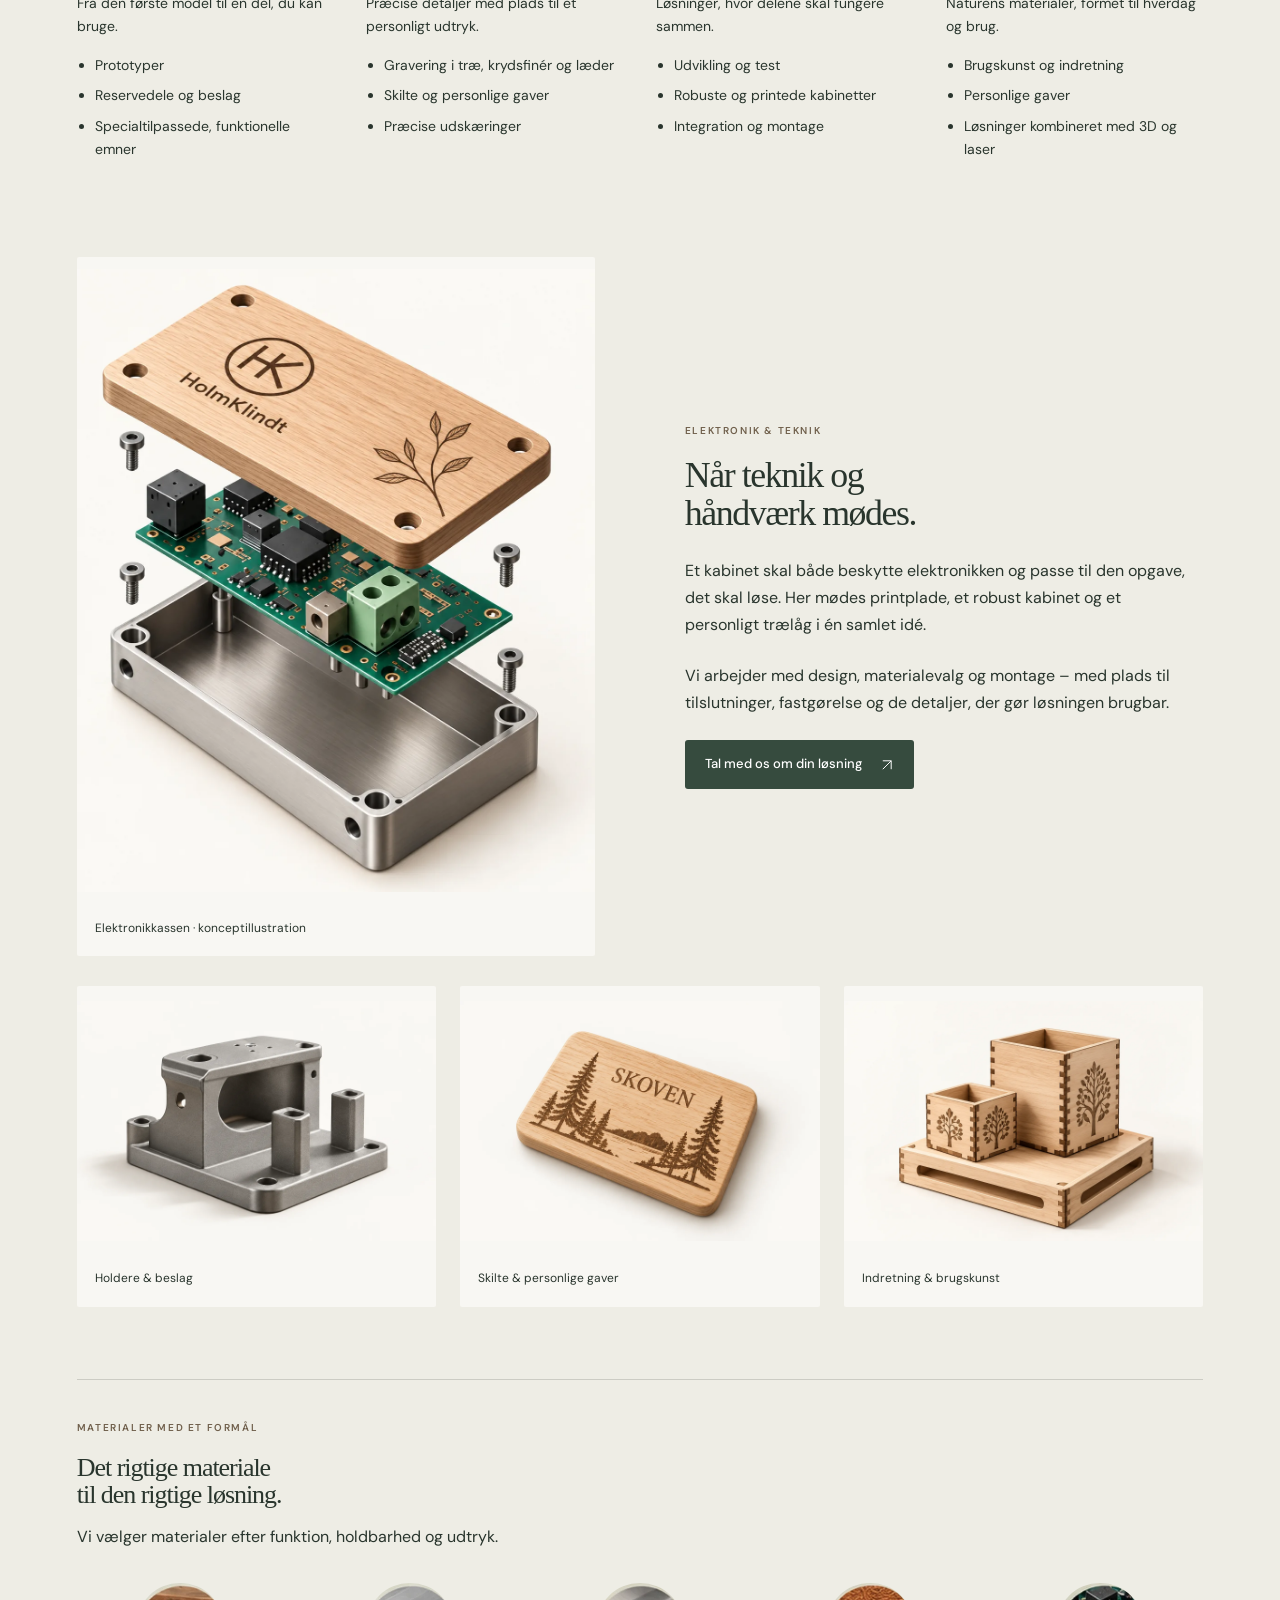
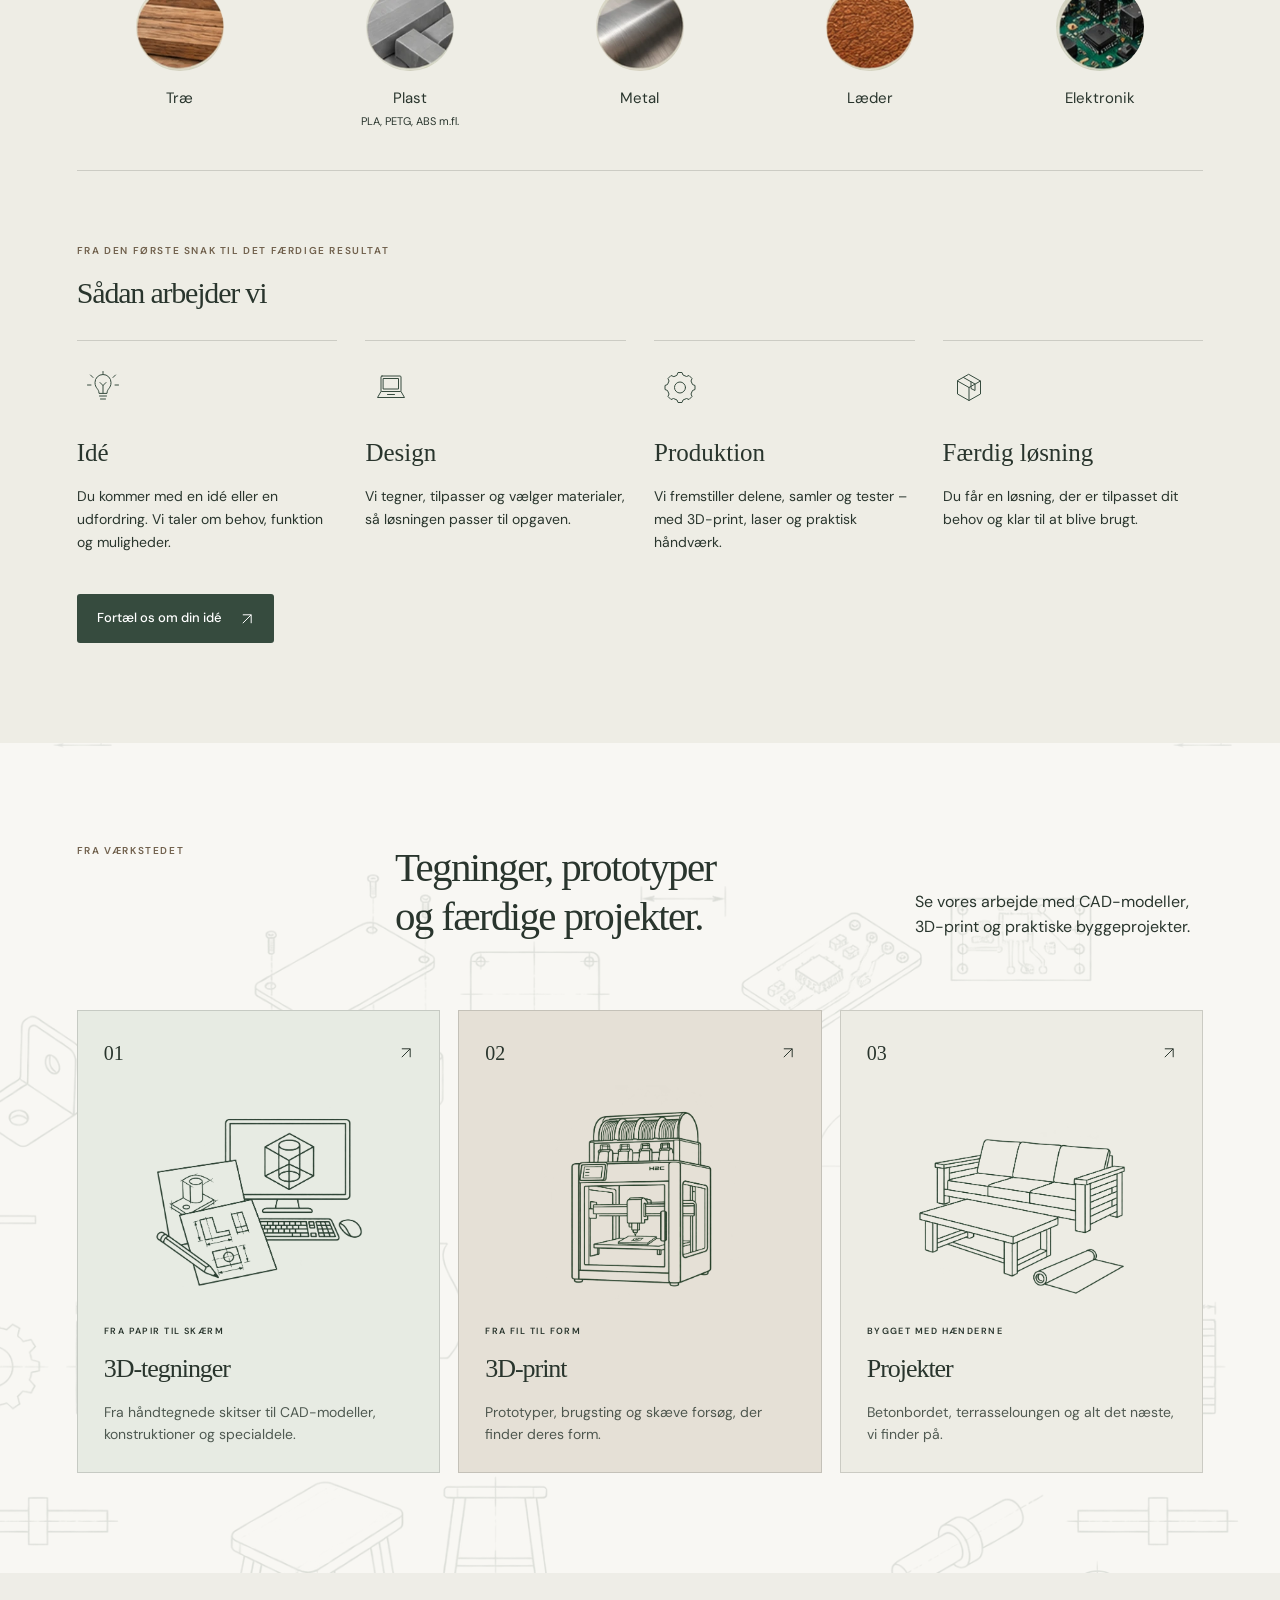
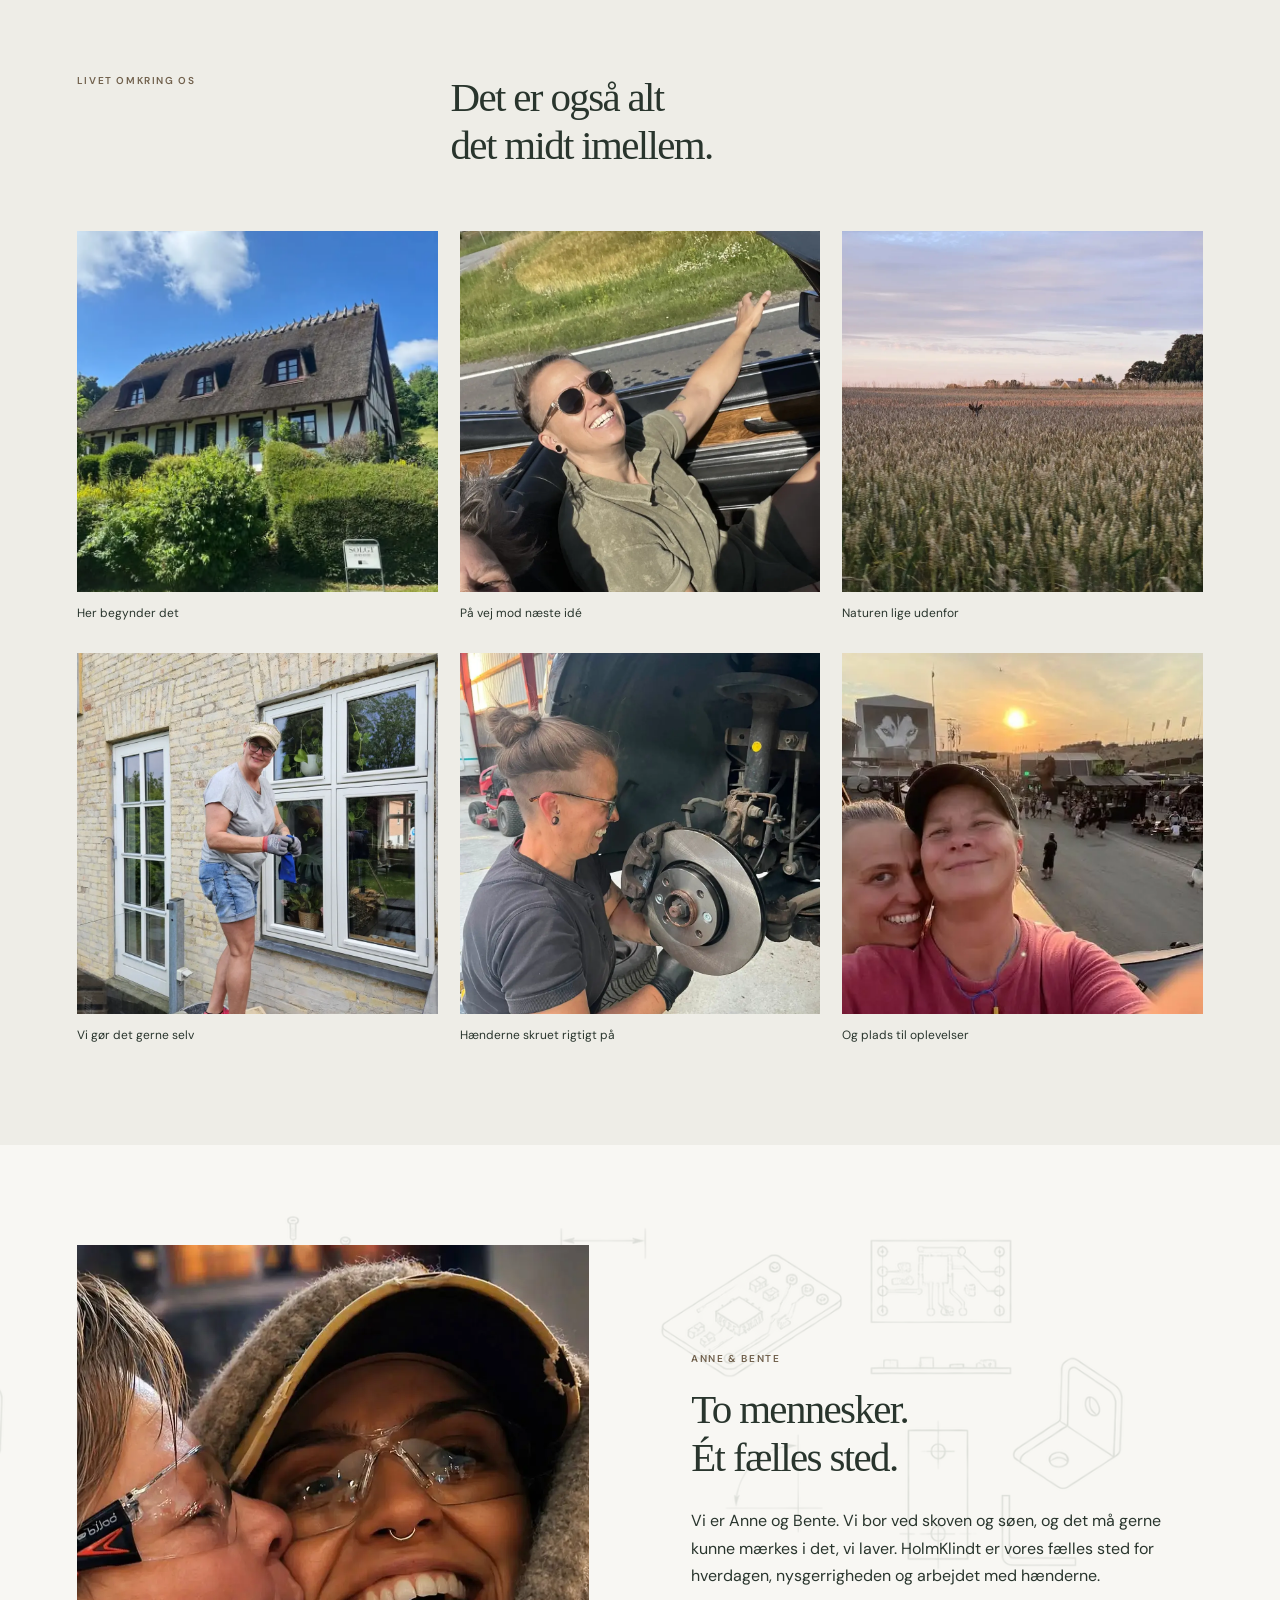
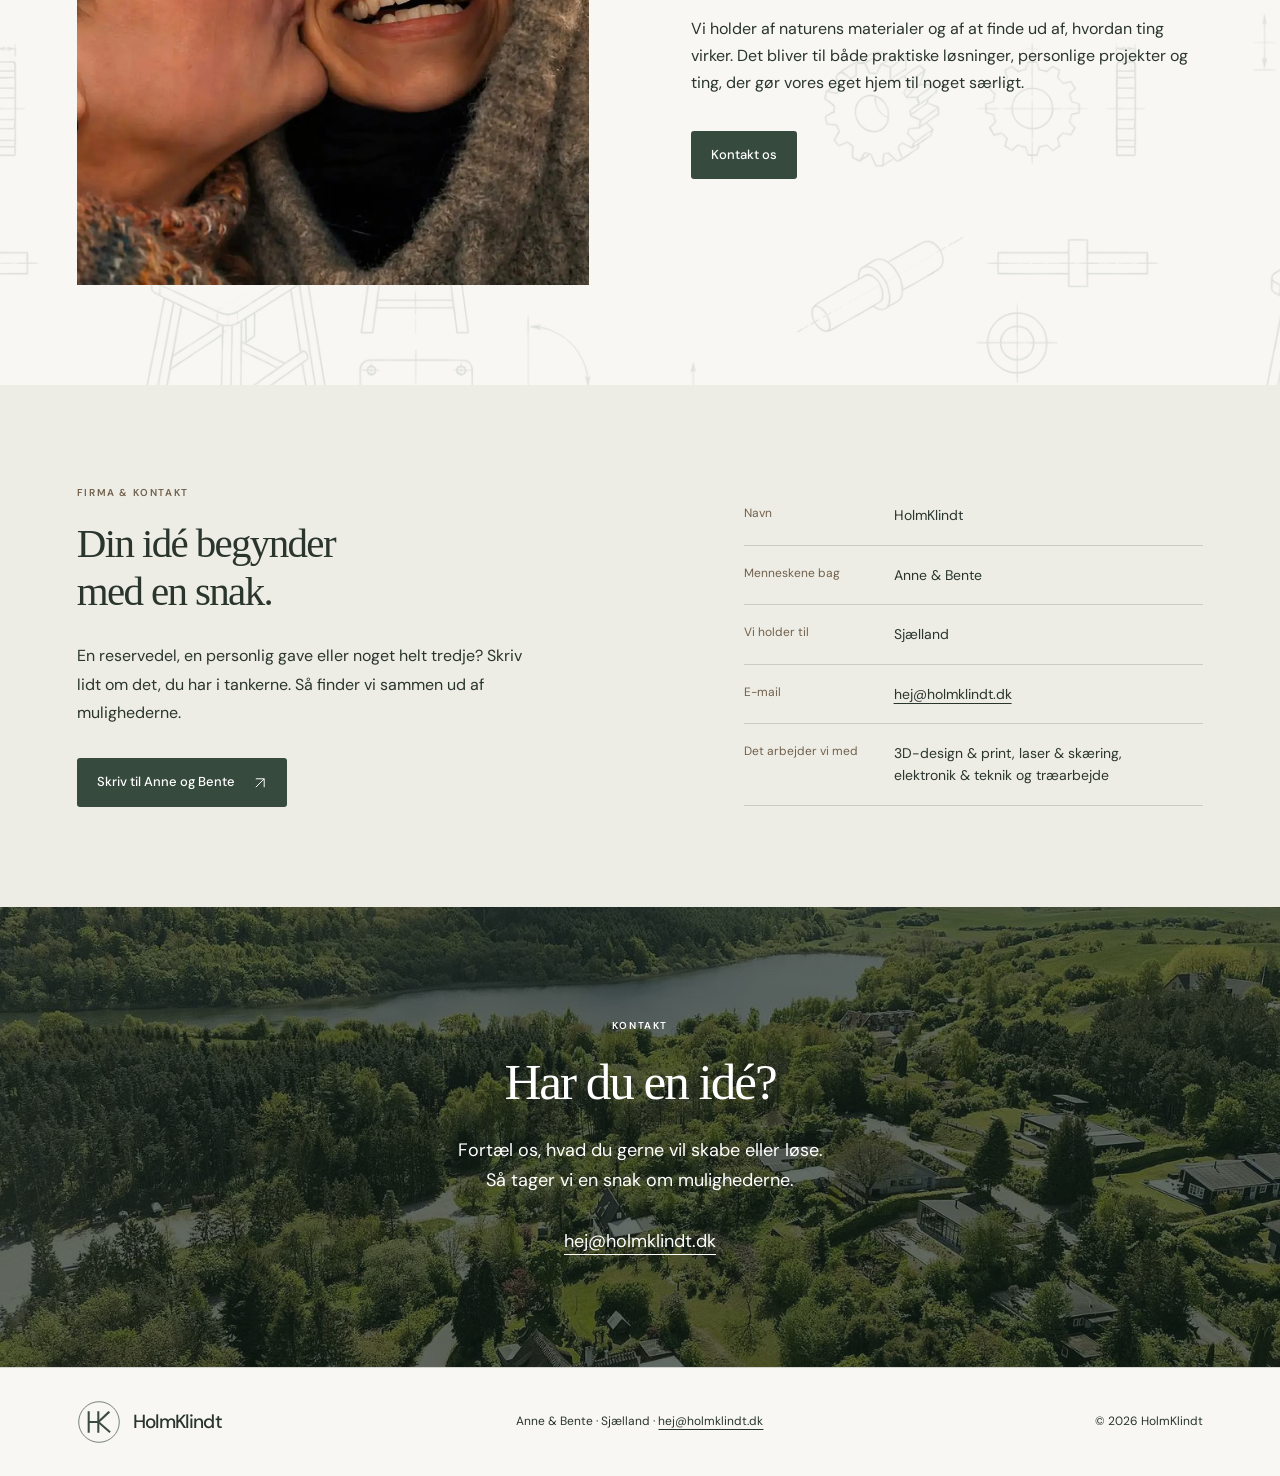
==== commit d1757c9b: "Vis både håndtegnede skitser og computer under 3D-tegninger" ====
--- a/index.html
+++ b/index.html
@@ -108,8 +108,8 @@
       <div class="project-grid">
         <a class="project-card card-green" href="3d-tegninger.html">
           <span class="project-number">01</span><span class="card-arrow" aria-hidden="true"><svg class="link-arrow" viewBox="0 0 20 20" fill="none" stroke="currentColor" stroke-width="1.4" focusable="false"><path d="M4 16 16 4M4 4h12v12"/></svg></span>
-          <img class="project-illustration" src="assets/vaerksted/cad-nordisk.webp" alt="" aria-hidden="true" width="1254" height="1254" loading="lazy">
-          <div><p class="project-tag">På skærmen</p><h3>3D-tegninger</h3><p>CAD-modeller, konstruktioner og specialdele tegnet fra bunden.</p></div>
+          <img class="project-illustration" src="assets/vaerksted/skitser-og-cad-nordisk.webp" alt="Stregtegning af håndtegnede skitser og en computer med en CAD-model" width="1254" height="1254" loading="lazy">
+          <div><p class="project-tag">Fra papir til skærm</p><h3>3D-tegninger</h3><p>Fra håndtegnede skitser til CAD-modeller, konstruktioner og specialdele.</p></div>
         </a>
         <a class="project-card card-clay" href="3d-print.html">
           <span class="project-number">02</span><span class="card-arrow" aria-hidden="true"><svg class="link-arrow" viewBox="0 0 20 20" fill="none" stroke="currentColor" stroke-width="1.4" focusable="false"><path d="M4 16 16 4M4 4h12v12"/></svg></span>
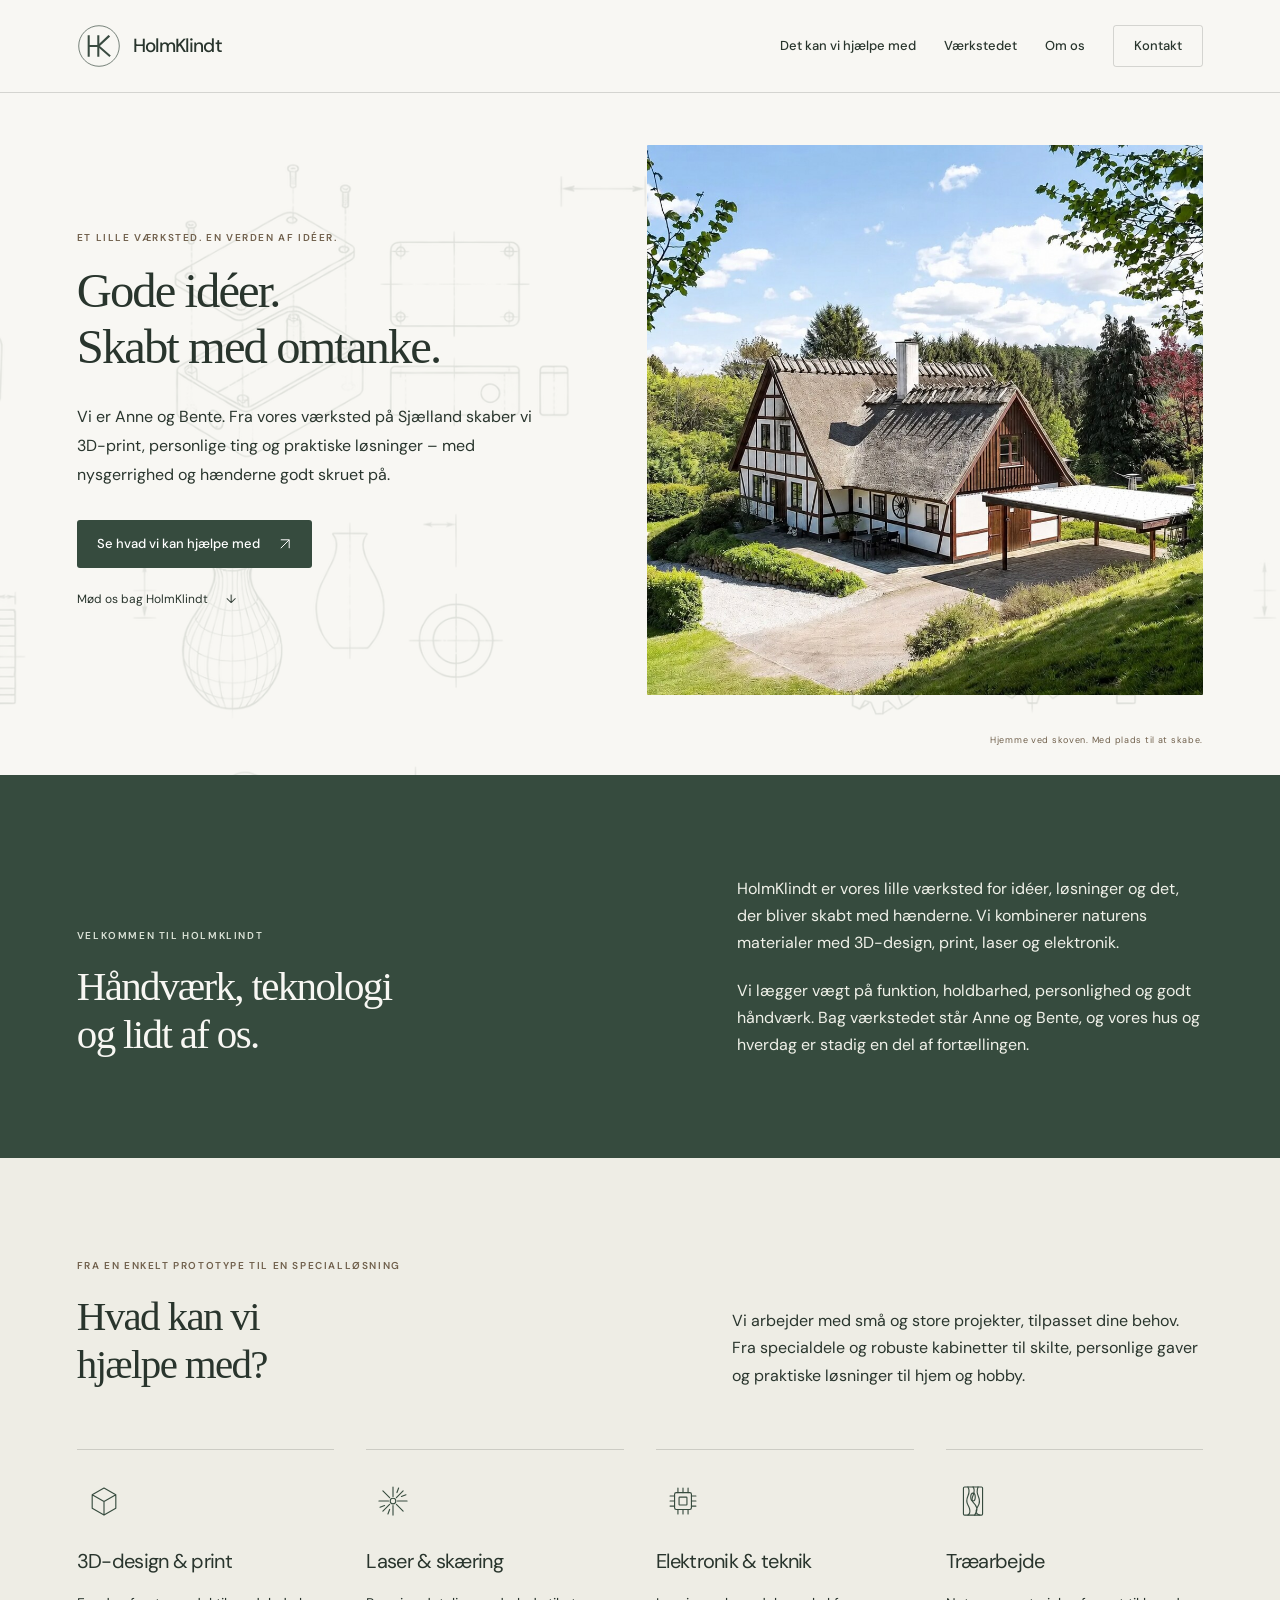
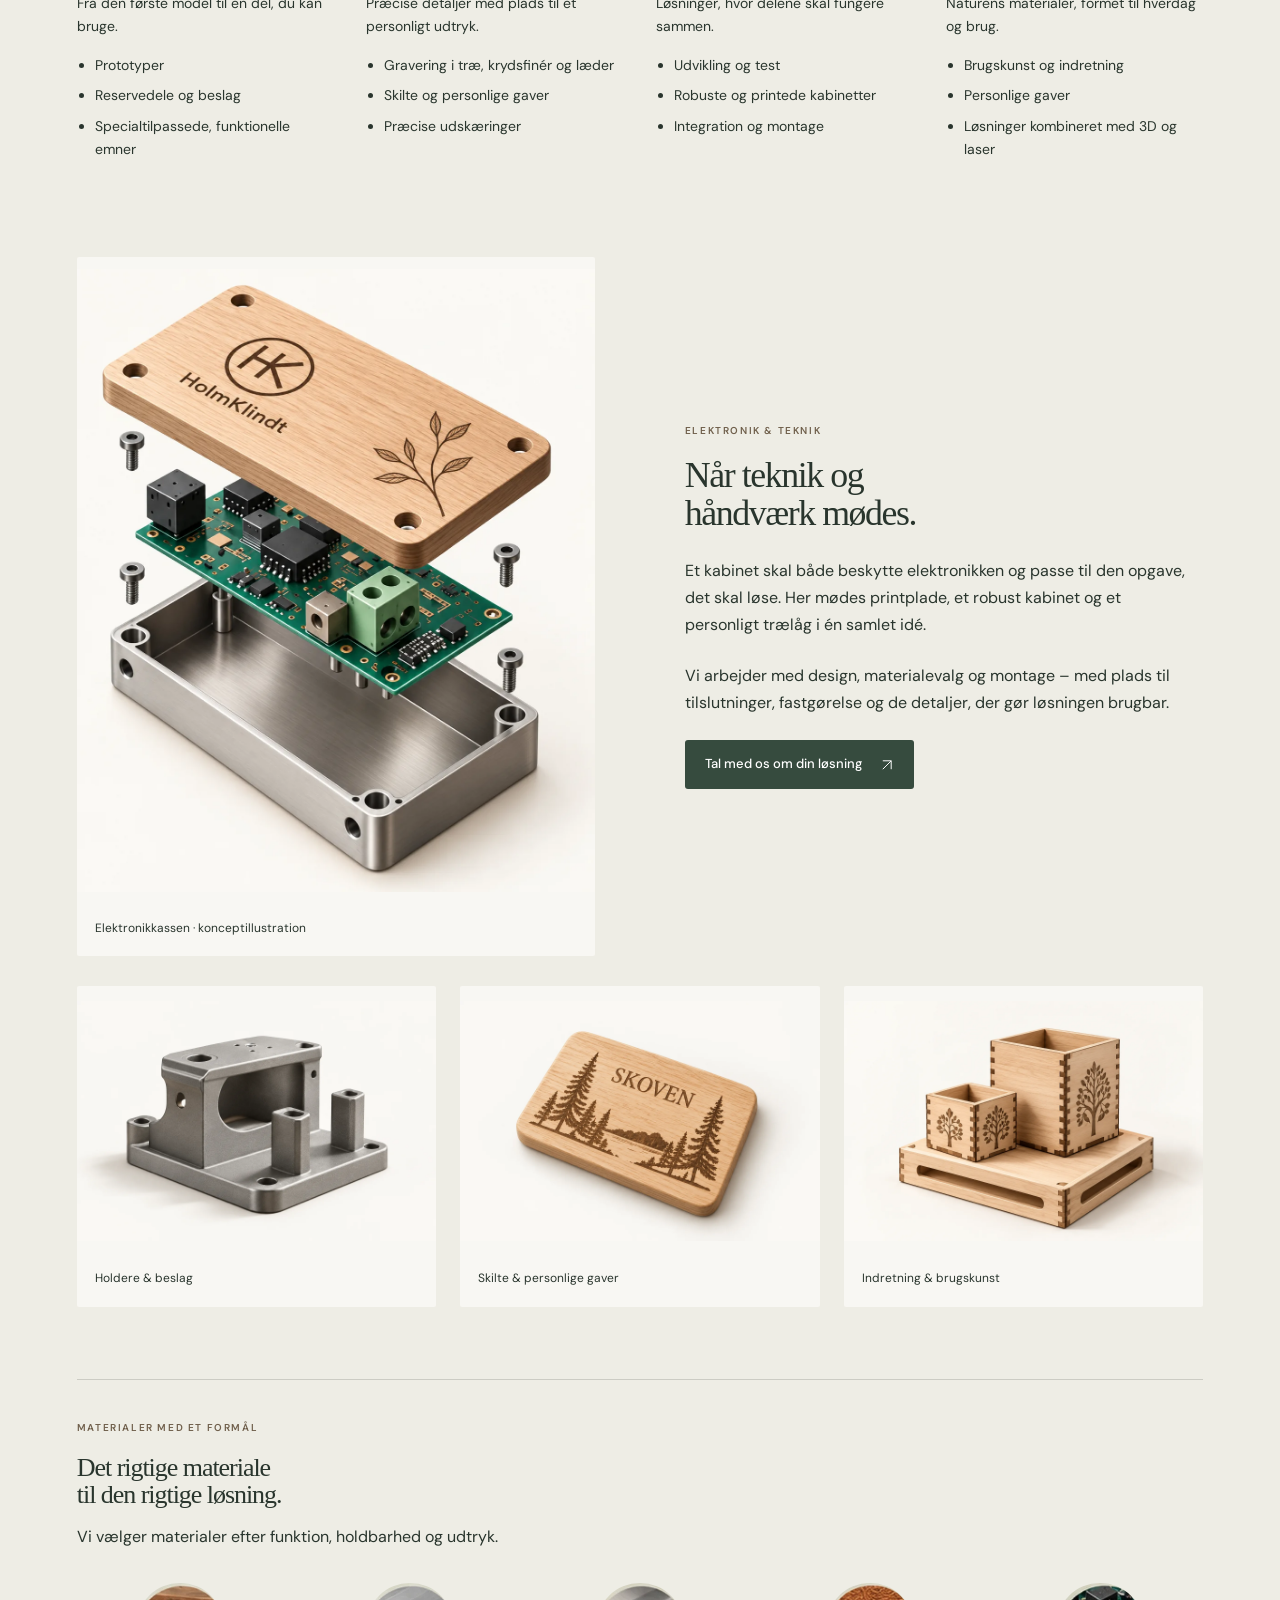
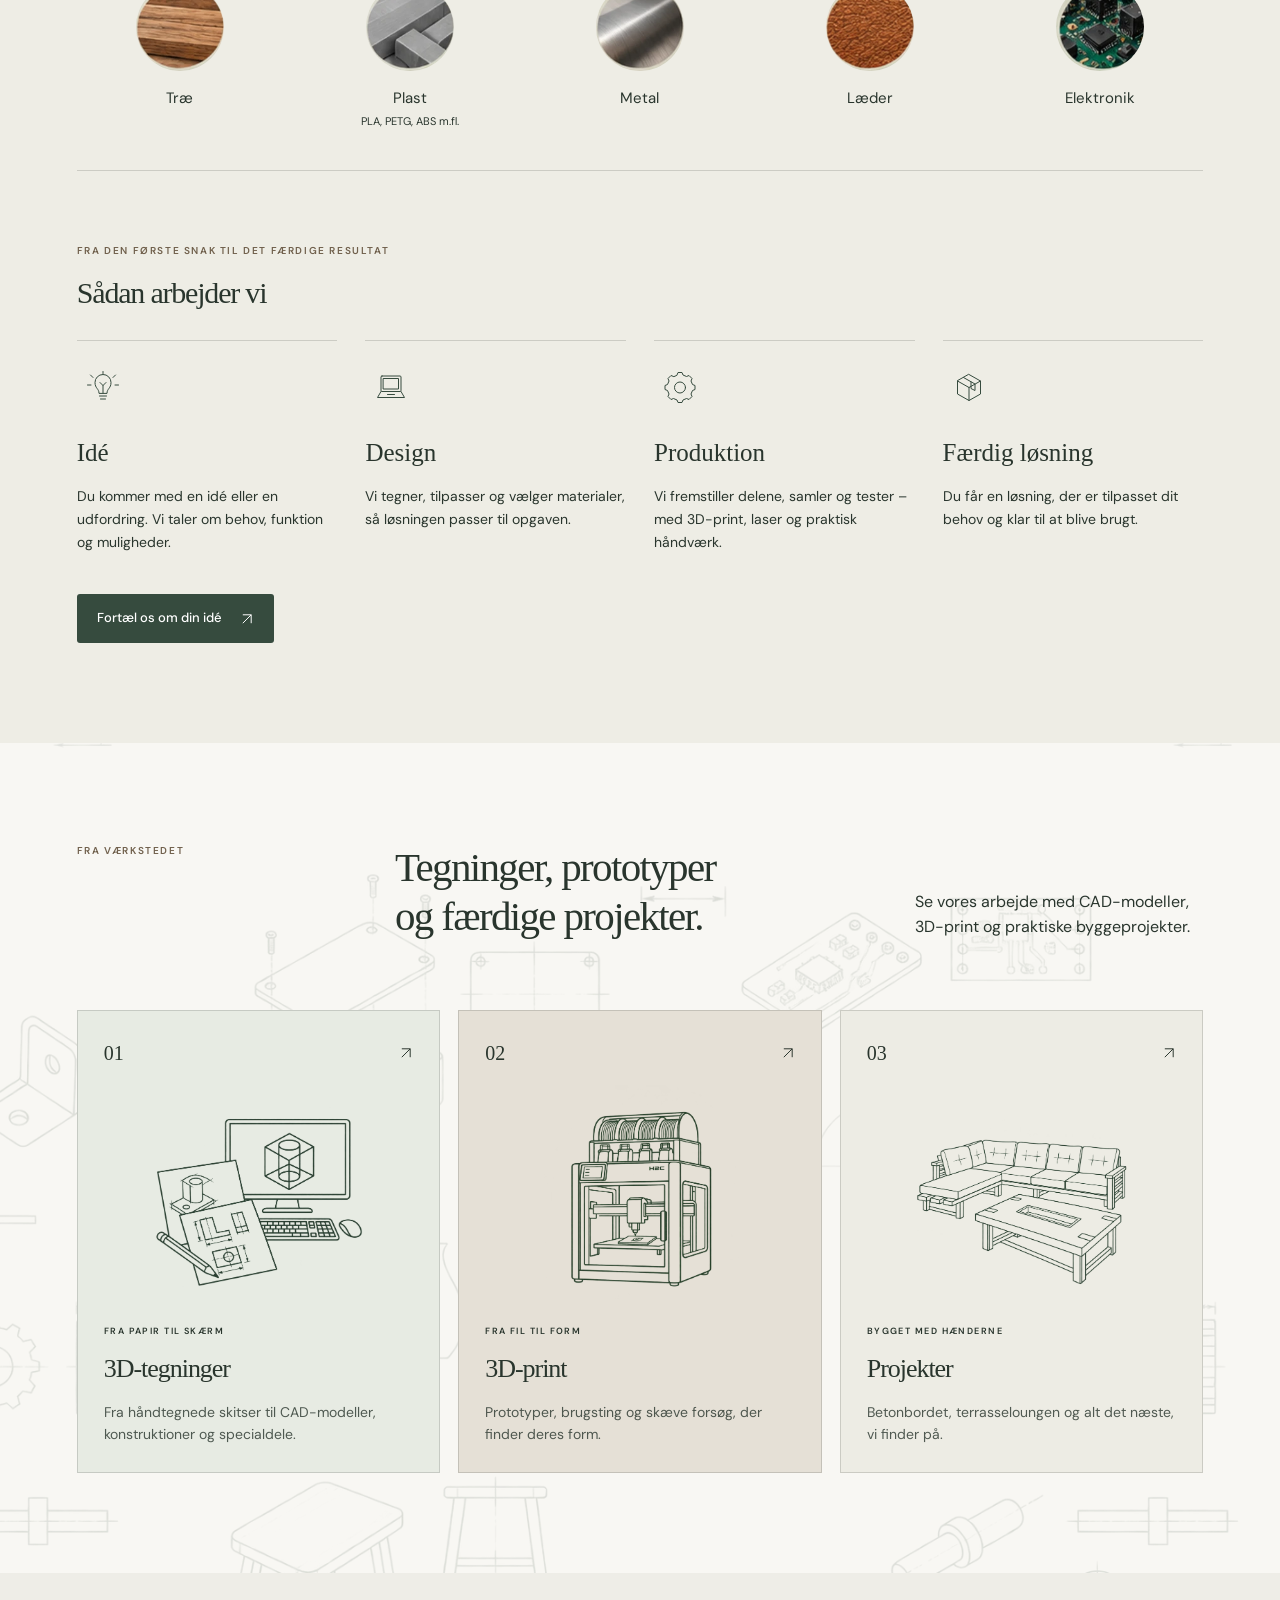
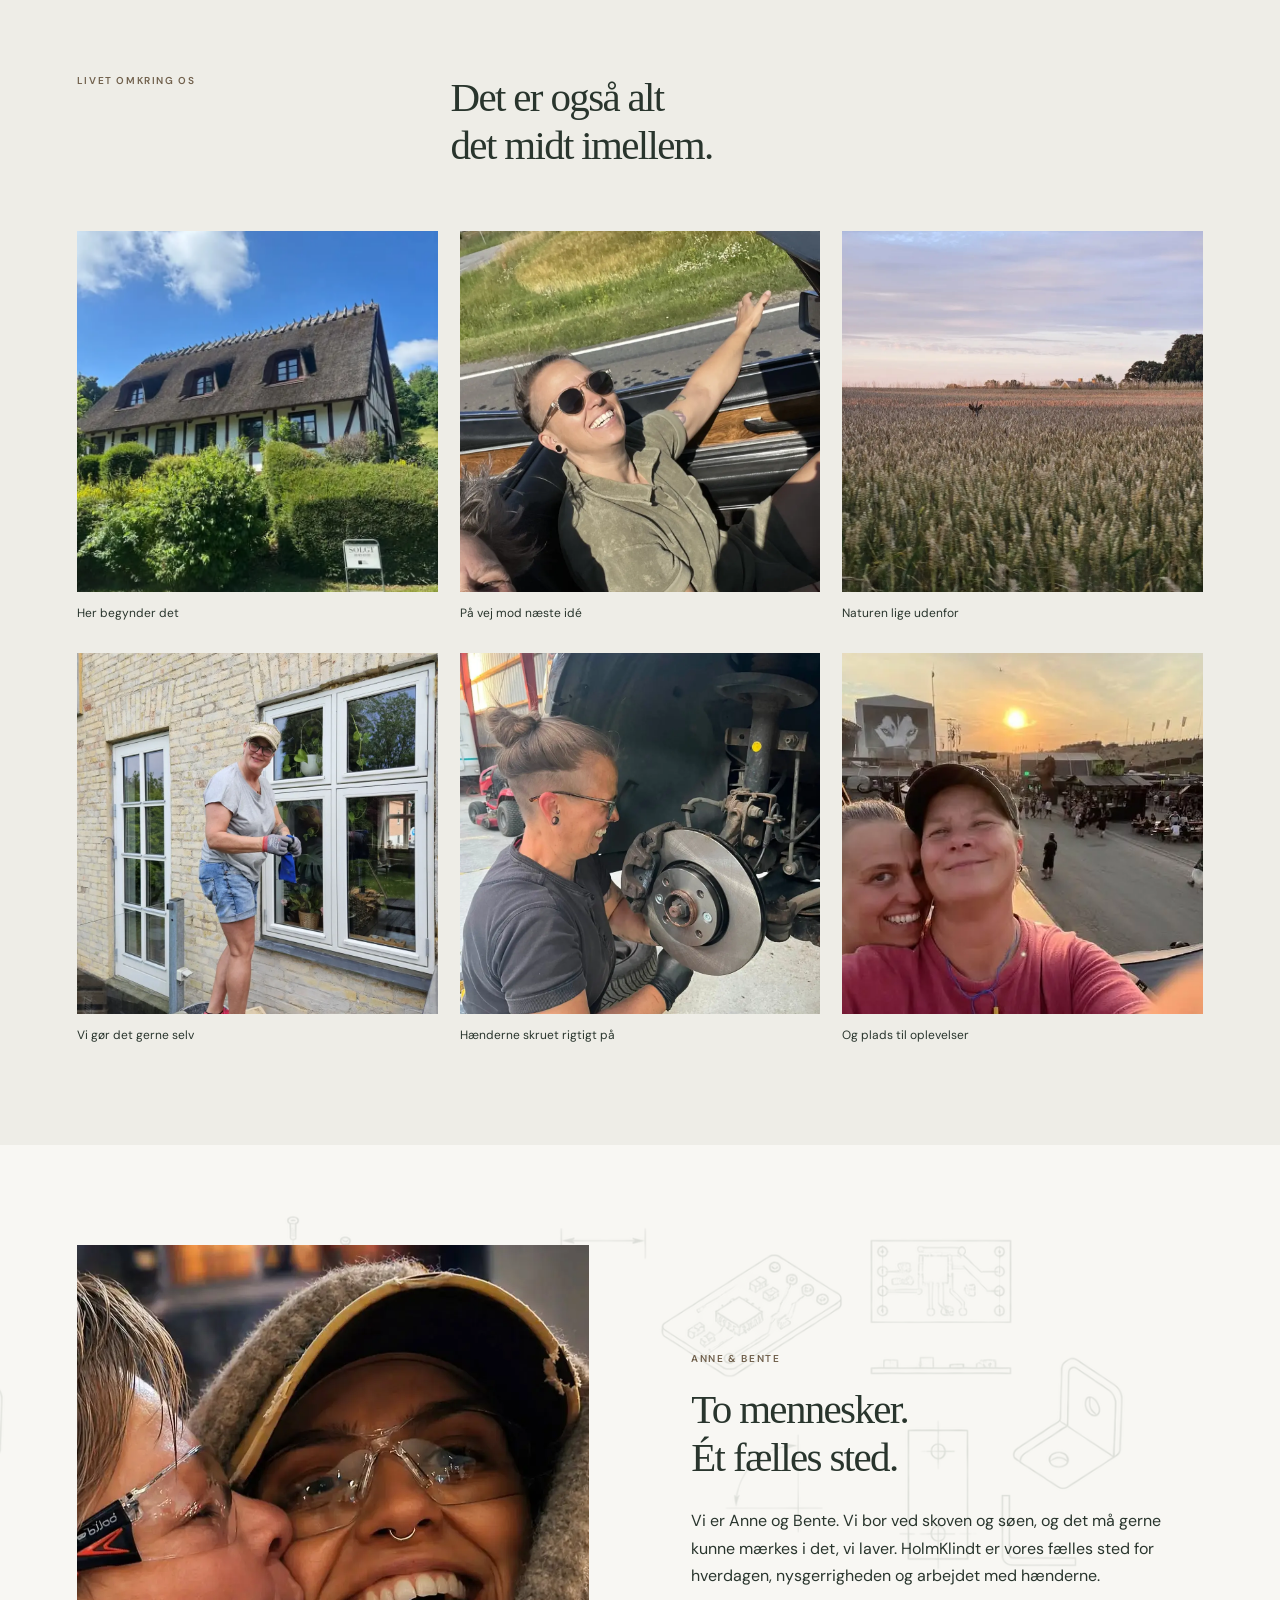
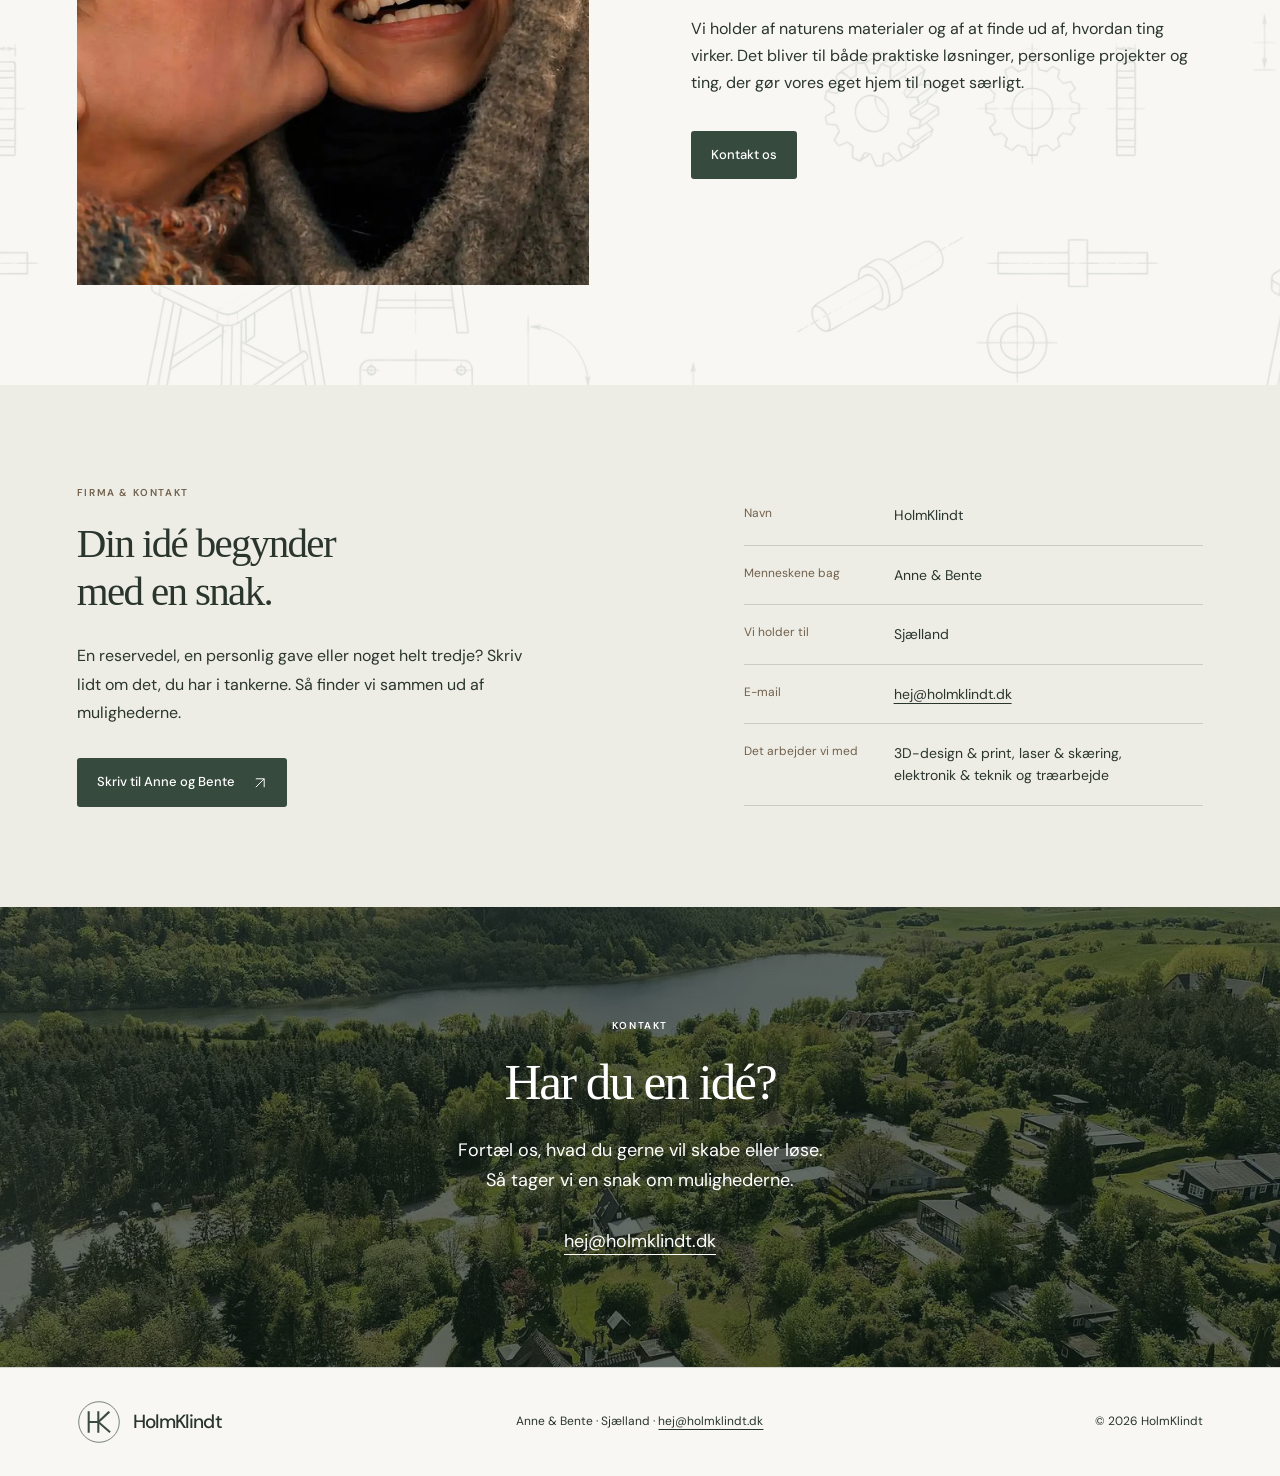
==== commit 4712c214: "Vis vores betonbord og L-formede sofa på projektkortet" ====
--- a/index.html
+++ b/index.html
@@ -118,7 +118,7 @@
         </a>
         <a class="project-card card-cream" href="projekter.html">
           <span class="project-number">03</span><span class="card-arrow" aria-hidden="true"><svg class="link-arrow" viewBox="0 0 20 20" fill="none" stroke="currentColor" stroke-width="1.4" focusable="false"><path d="M4 16 16 4M4 4h12v12"/></svg></span>
-          <img class="project-illustration" src="assets/vaerksted/projects-nordisk.webp" alt="" aria-hidden="true" width="1254" height="1254" loading="lazy">
+          <img class="project-illustration" src="assets/vaerksted/betonbord-og-sofa-nordisk.webp" alt="Stregtegning af betonbordet med indsats i midten og den L-formede terrassesofa" width="1254" height="1254" loading="lazy">
           <div><p class="project-tag">Bygget med hænderne</p><h3>Projekter</h3><p>Betonbordet, terrasseloungen og alt det næste, vi finder på.</p></div>
         </a>
       </div>
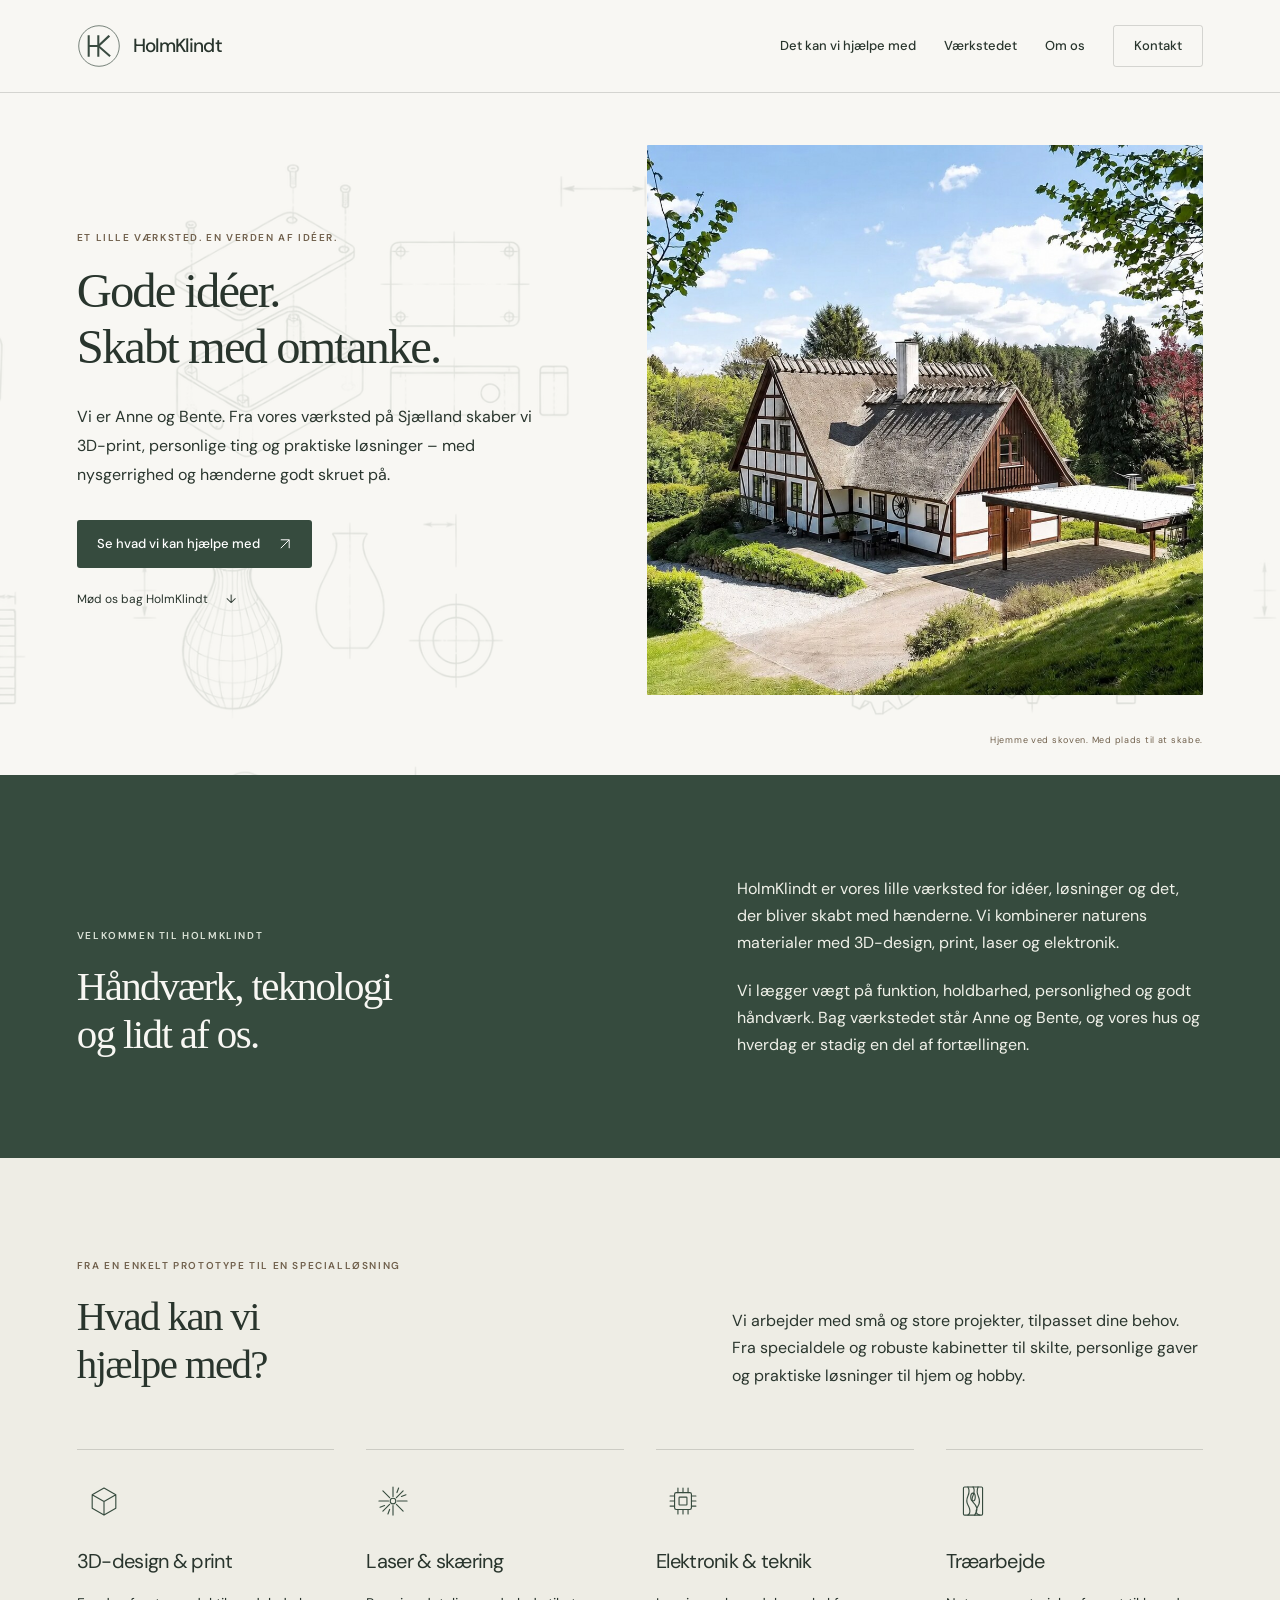
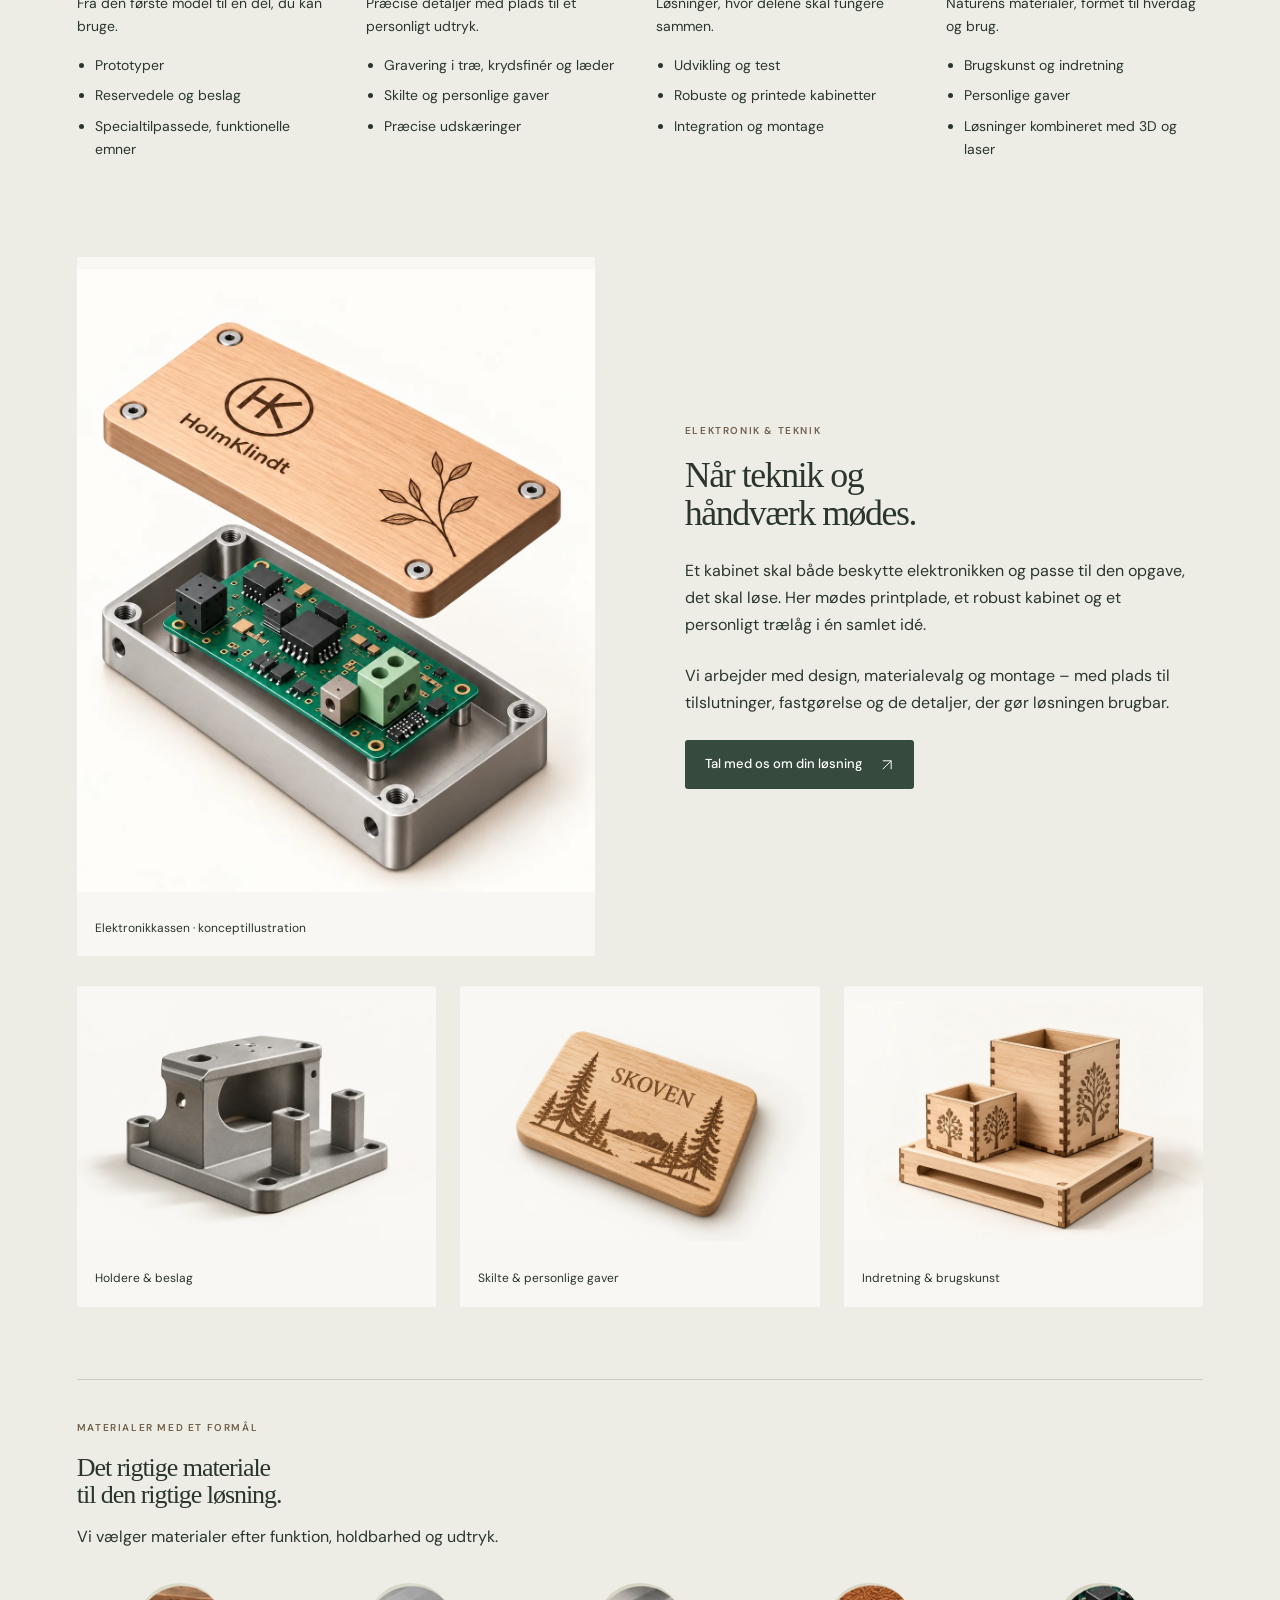
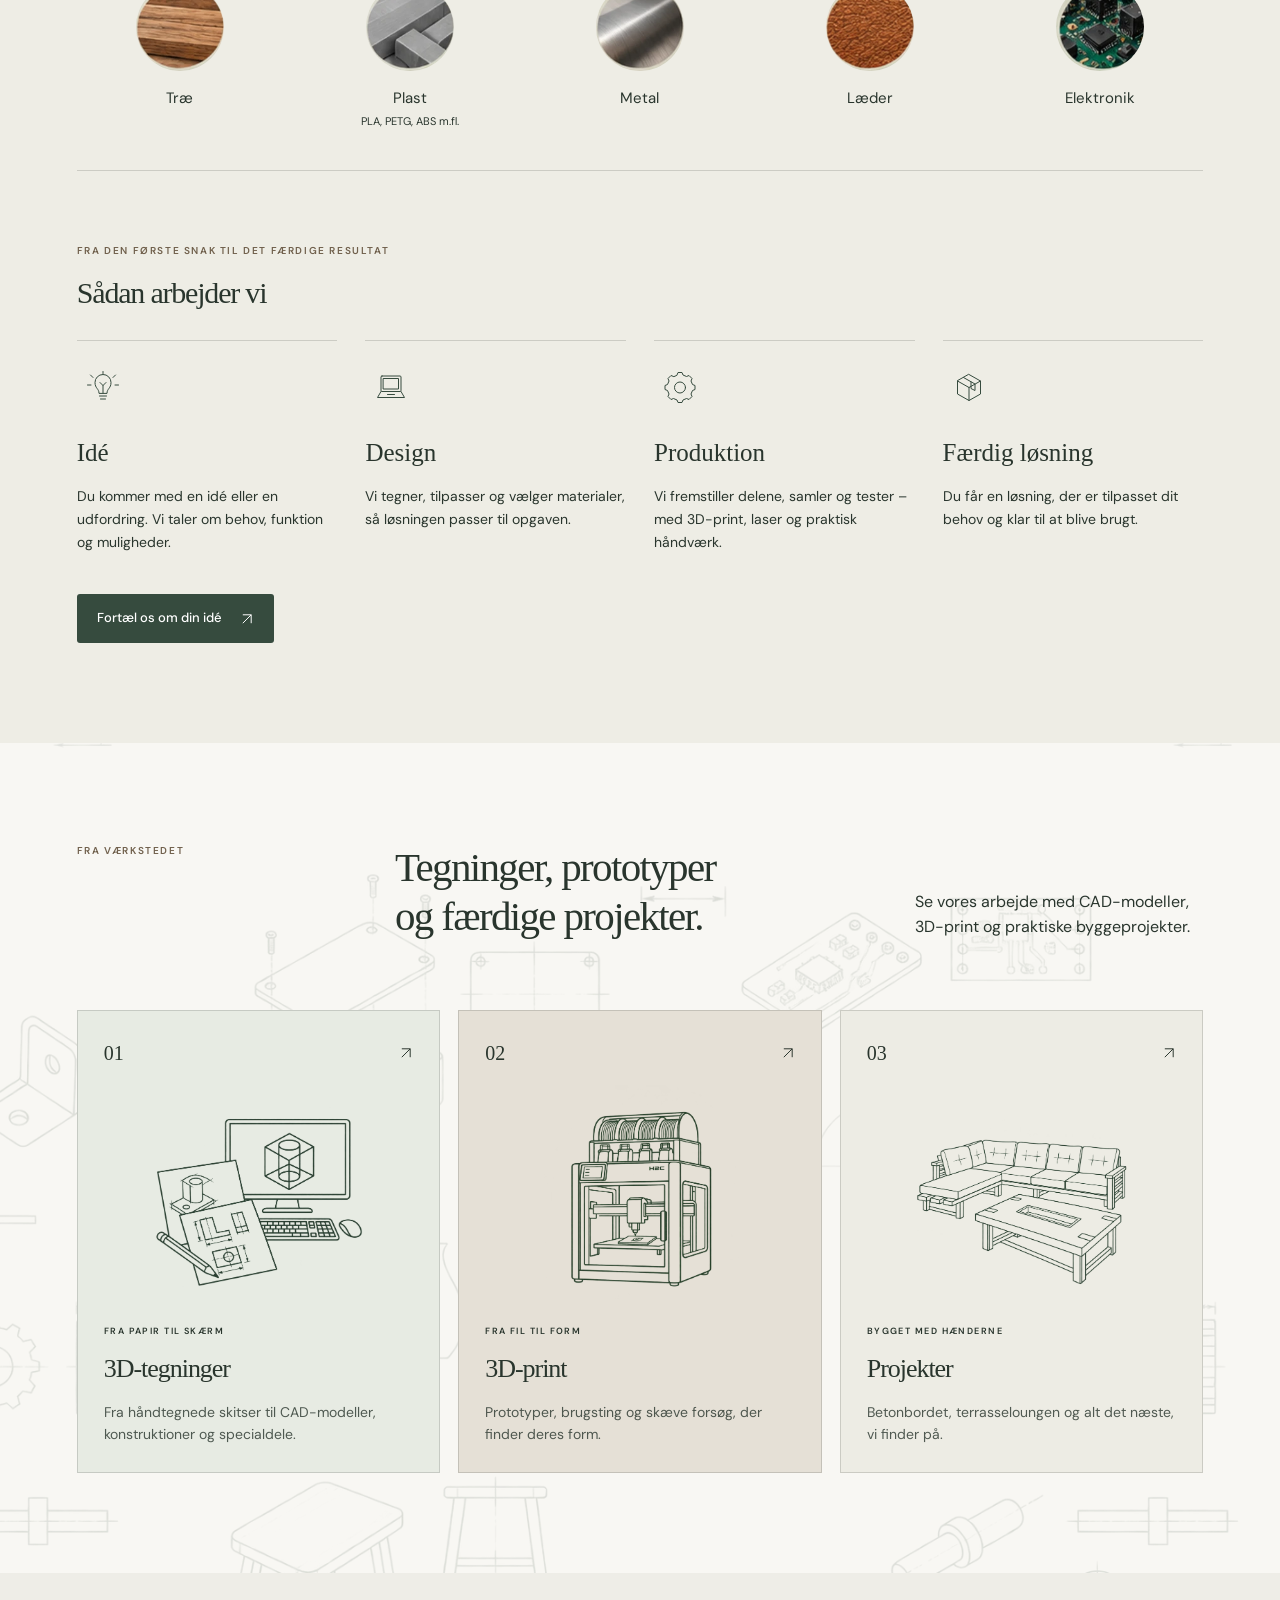
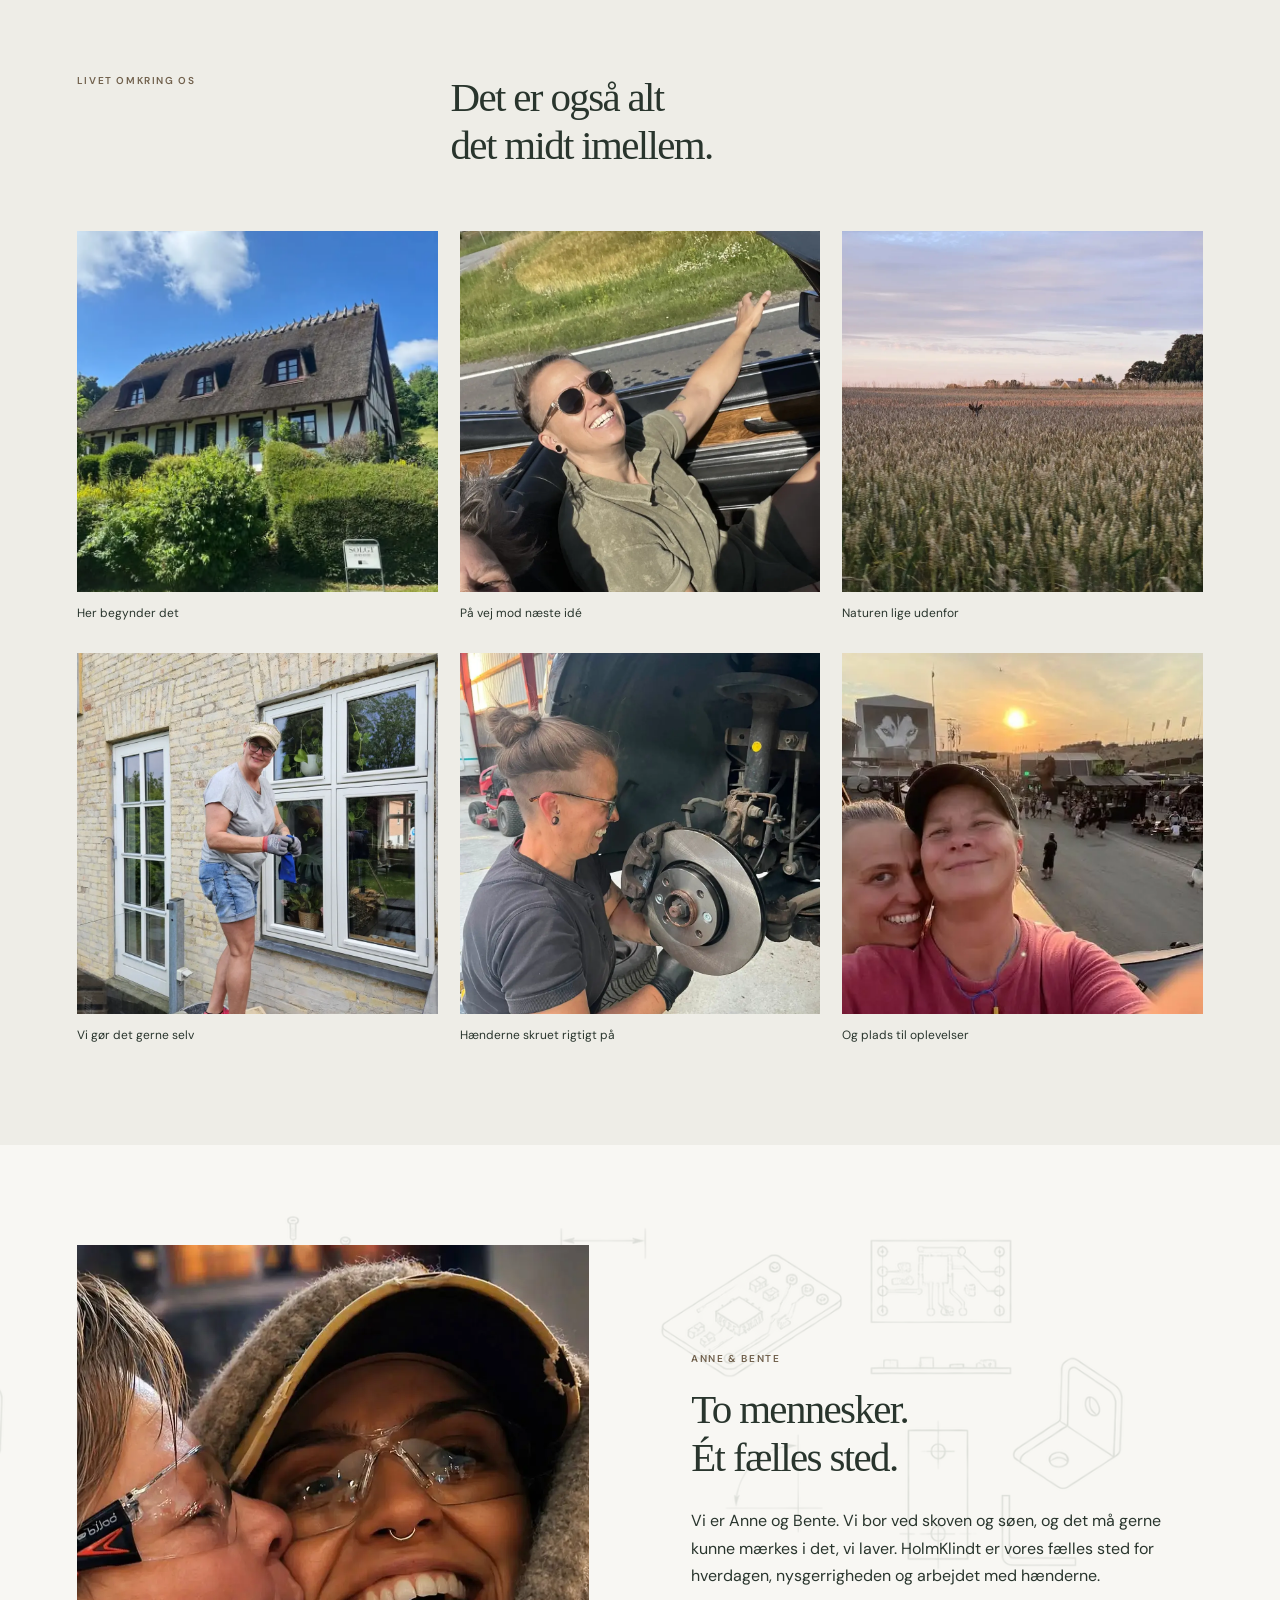
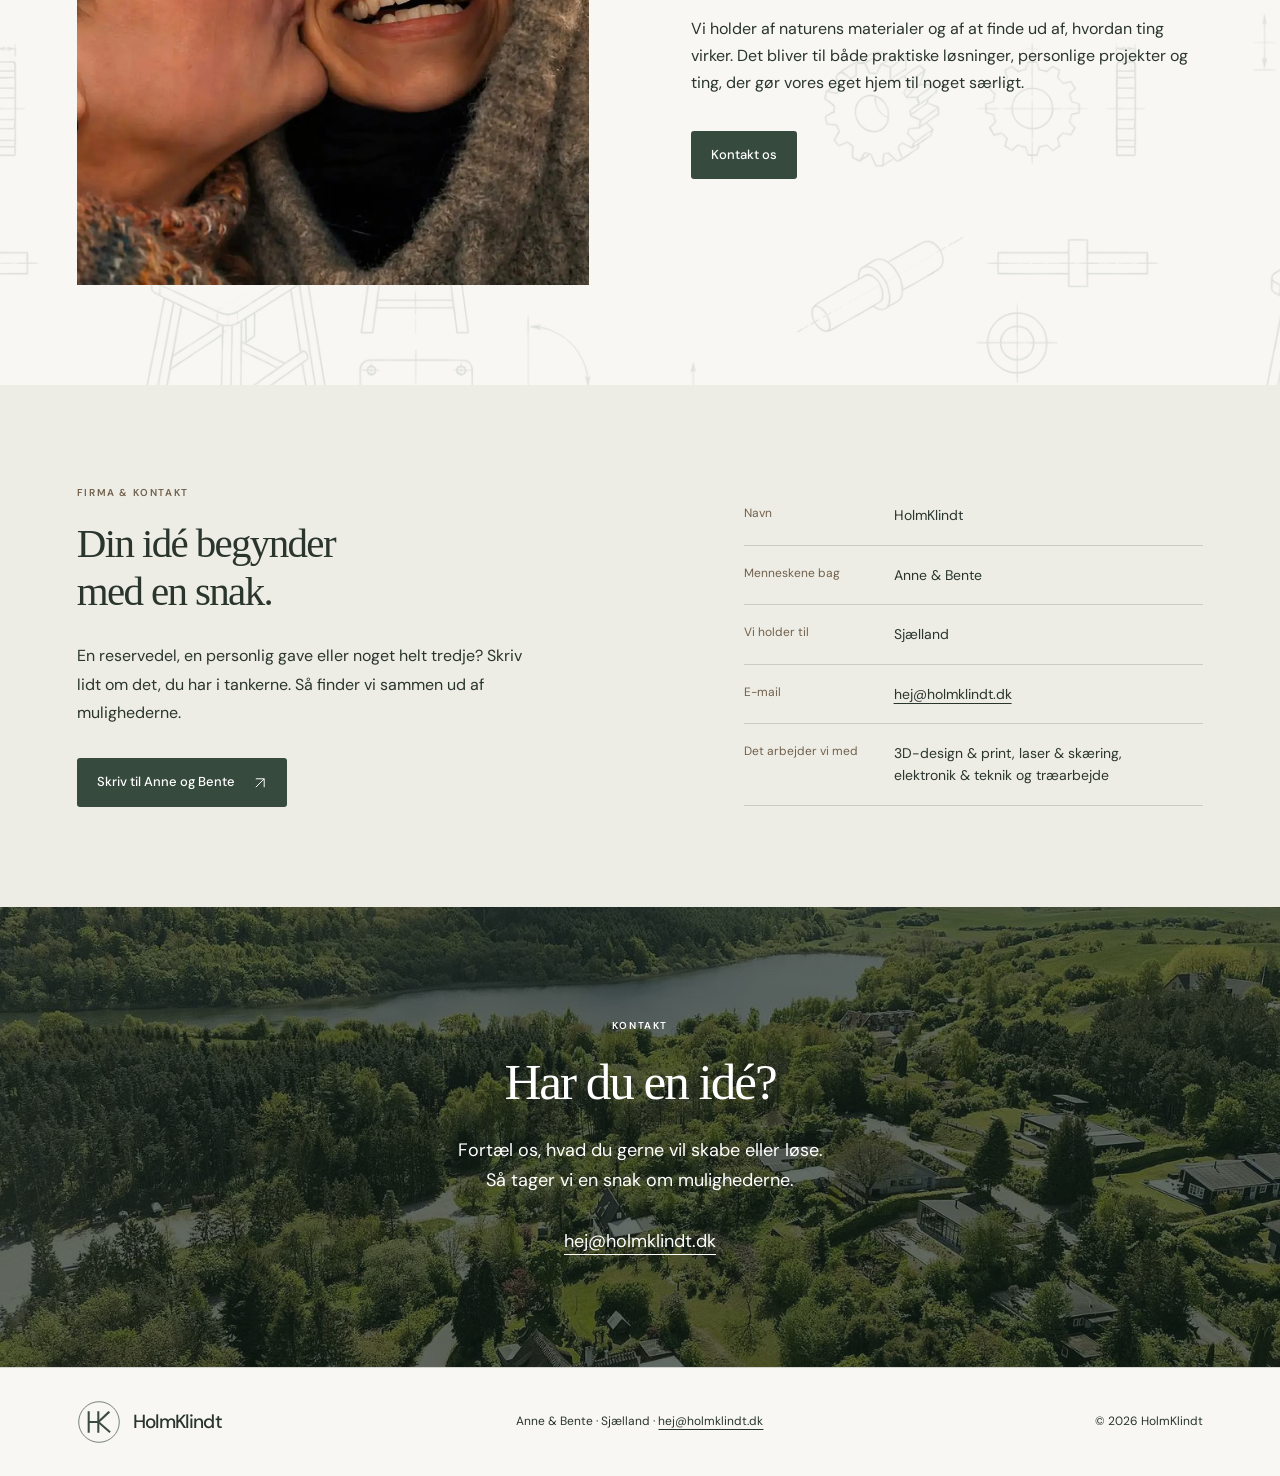
==== commit 94f35035: "Ret skruer og afstandsstykker i illustrationen af elektronikkassen" ====
--- a/index.html
+++ b/index.html
@@ -67,7 +67,7 @@
       </div>
       <div class="electronics-feature">
         <figure class="presentation-art print-card">
-          <img src="assets/praesentation/elektronikkasse-nordisk.webp" alt="Tegning af elektronikkasse med graveret trælåg, printplade og metalkabinet vist hver for sig" width="1144" height="1375" loading="lazy">
+          <img src="assets/praesentation/elektronikkasse-fastgoerelser.webp" alt="Konceptillustration af elektronikkasse med printplade på afstandsstykker inde i metalkabinettet og et løftet trælåg med fire hjørneskruer" width="1144" height="1375" loading="lazy">
           <figcaption>Elektronikkassen · konceptillustration</figcaption>
         </figure>
         <div class="electronics-copy">
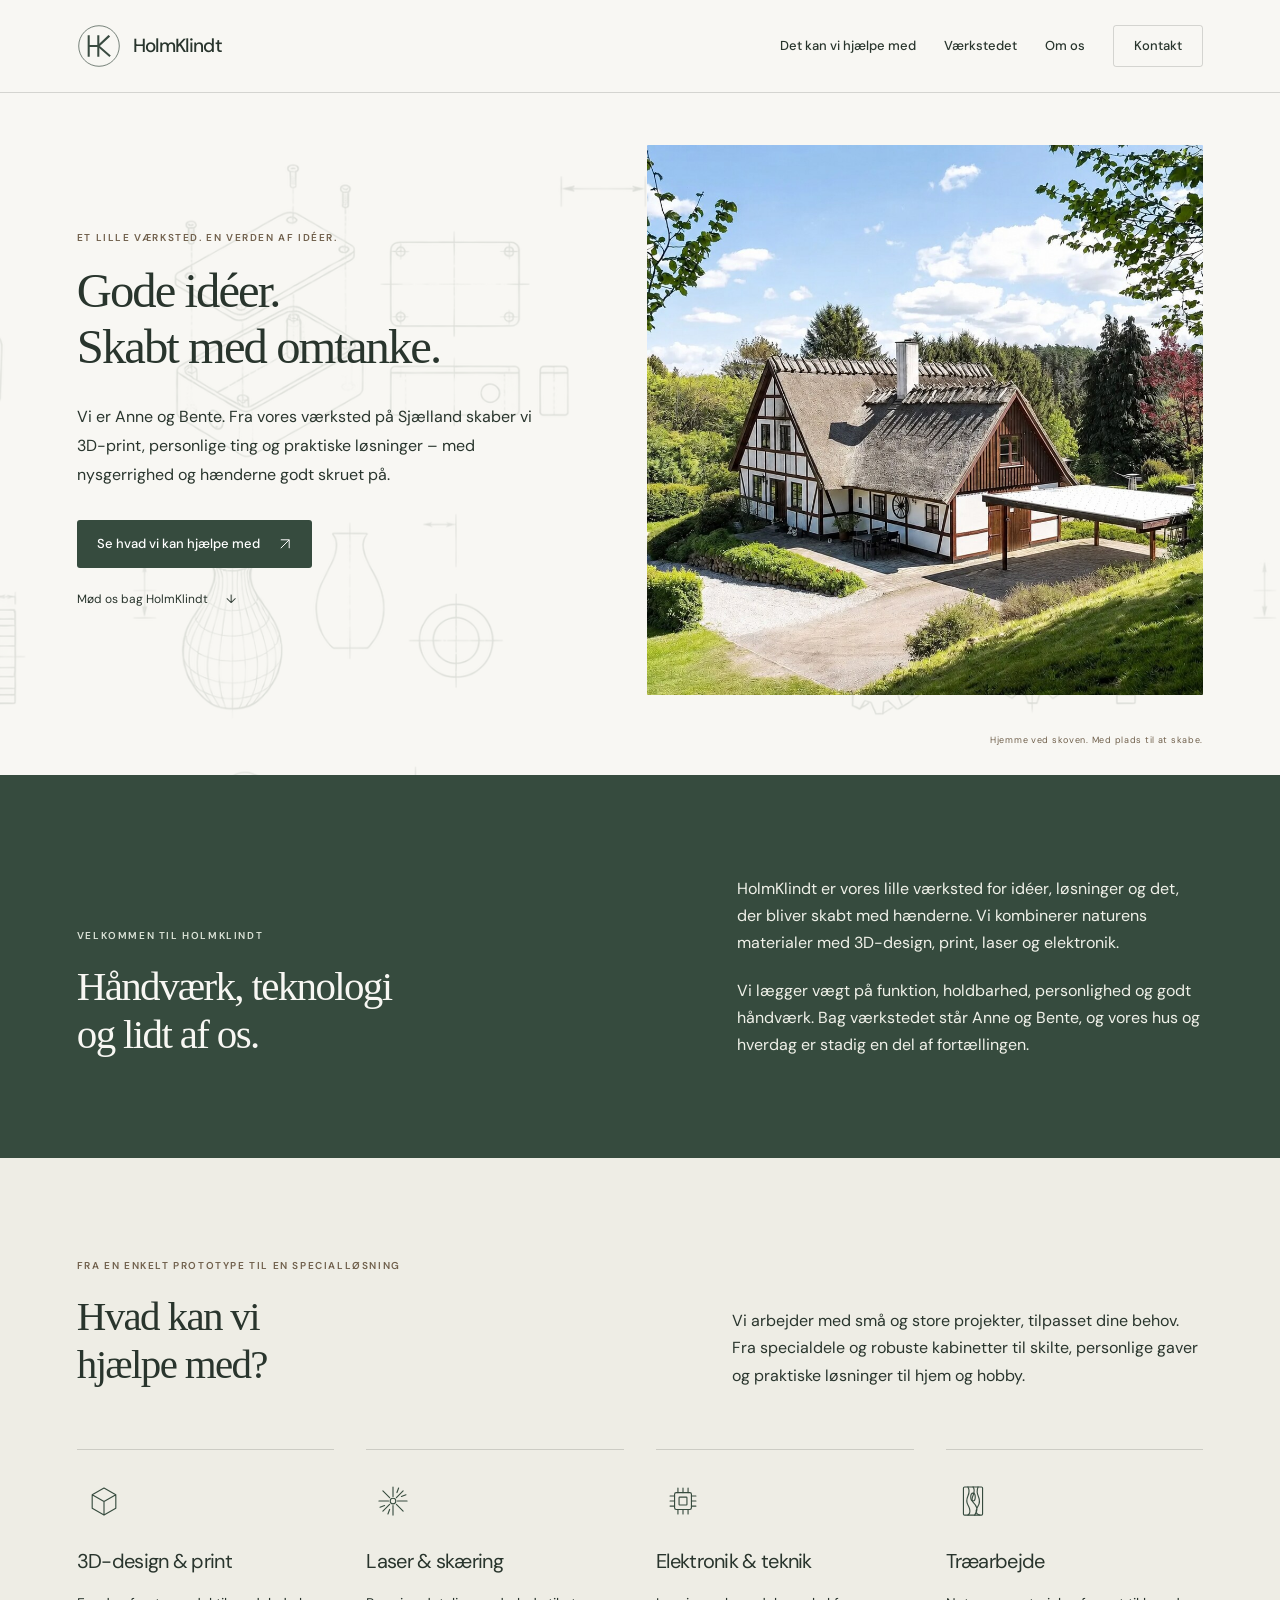
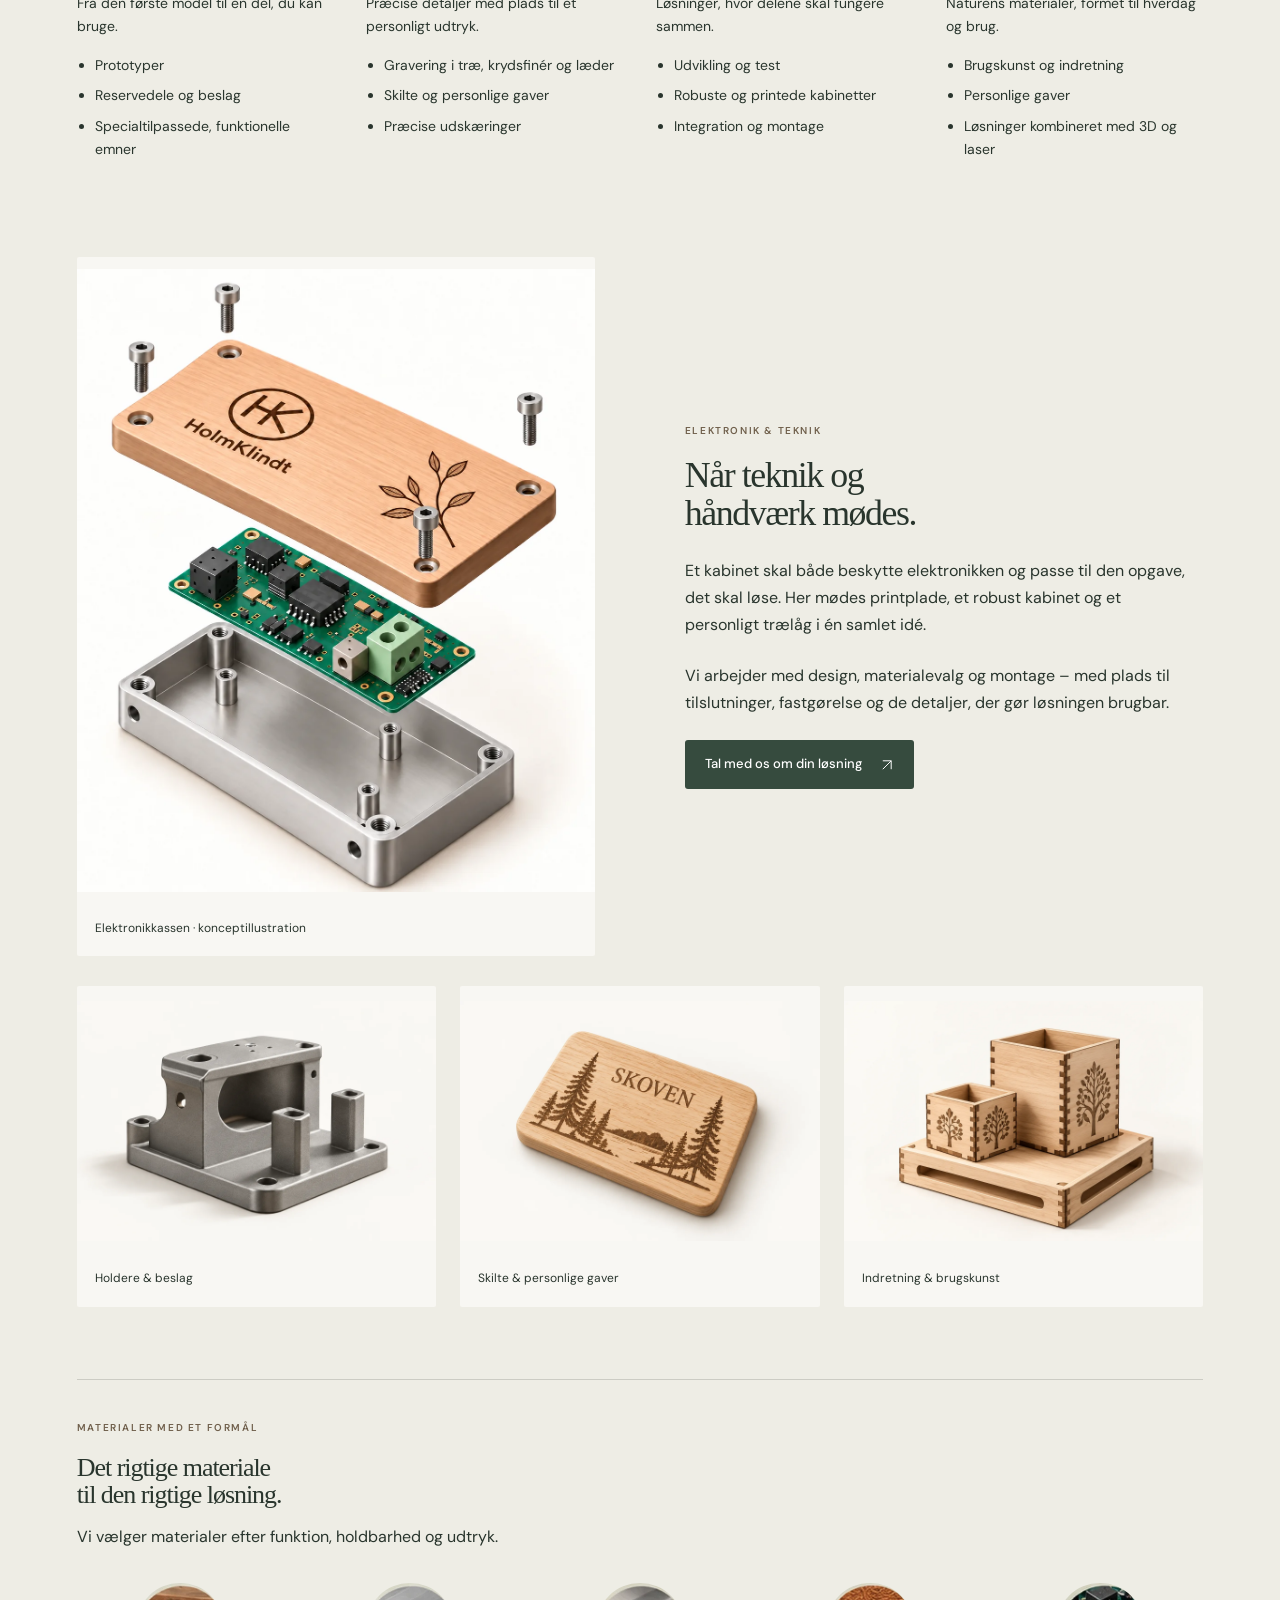
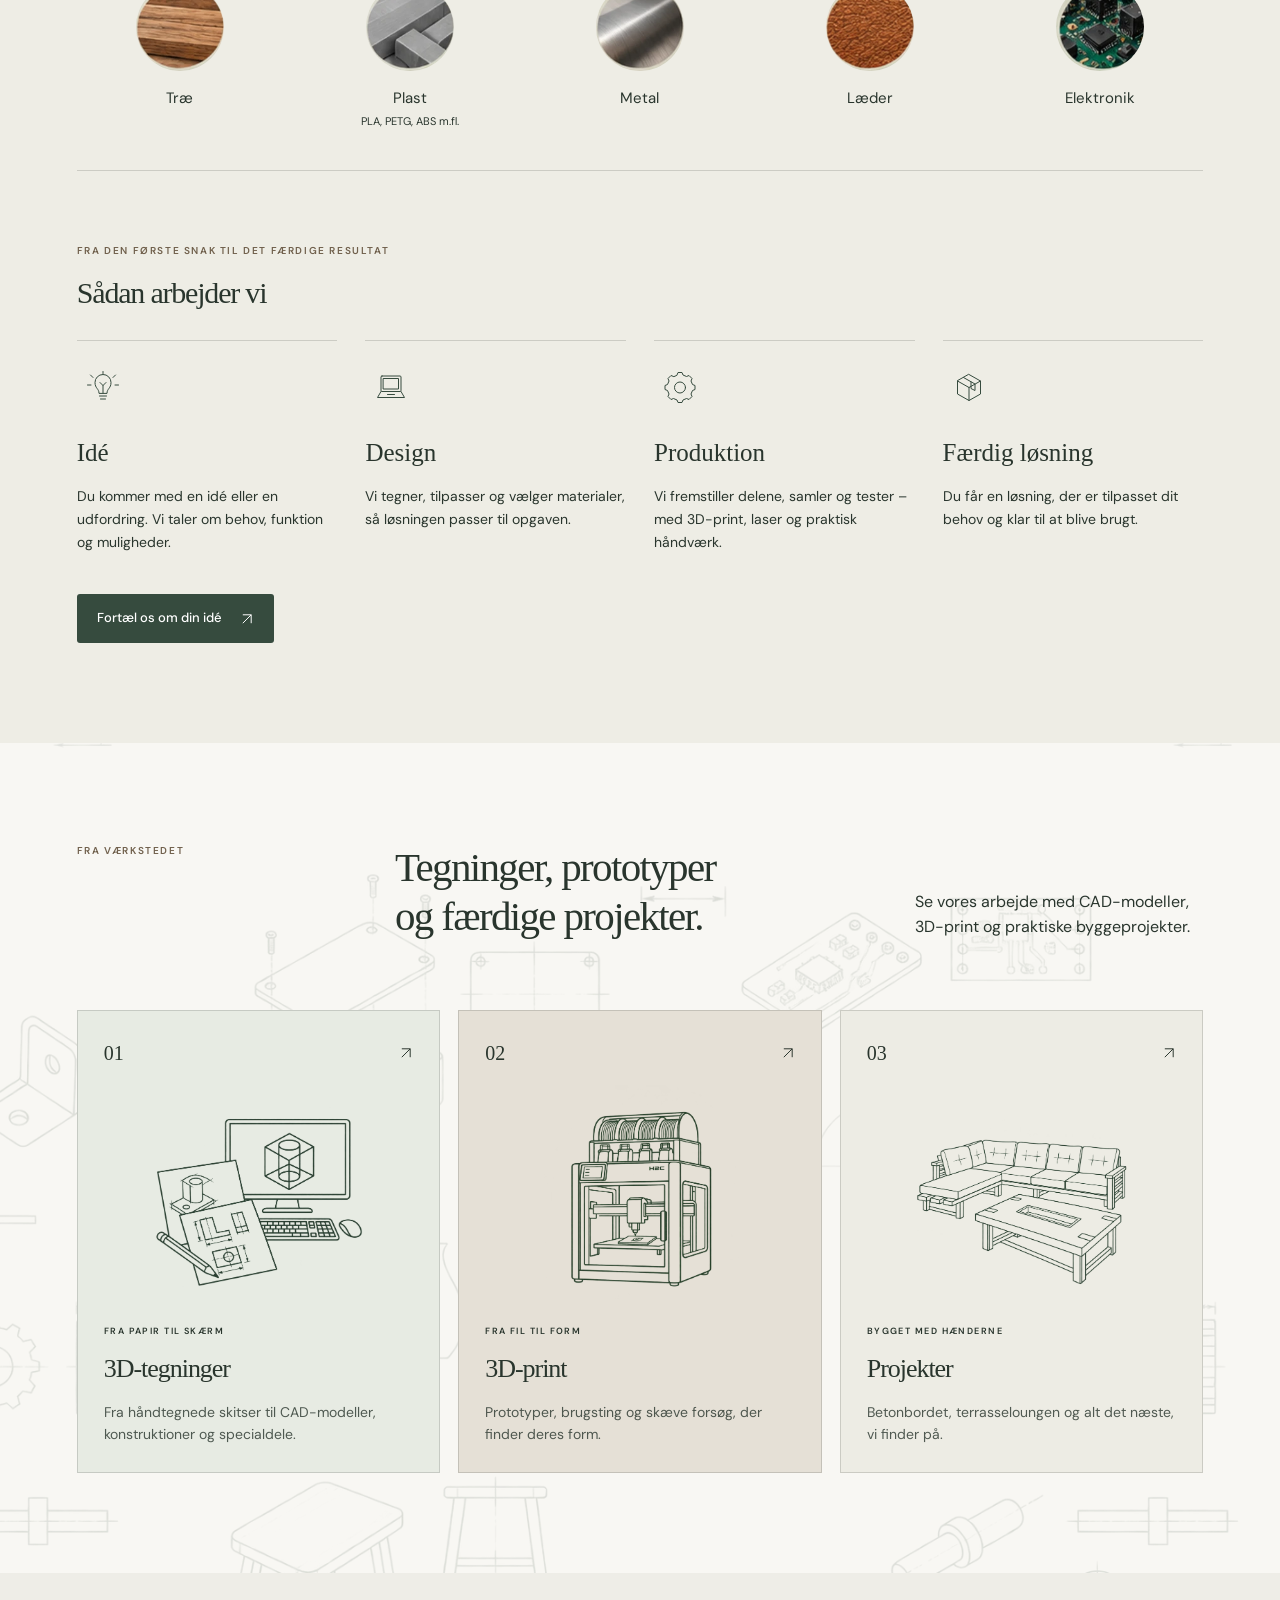
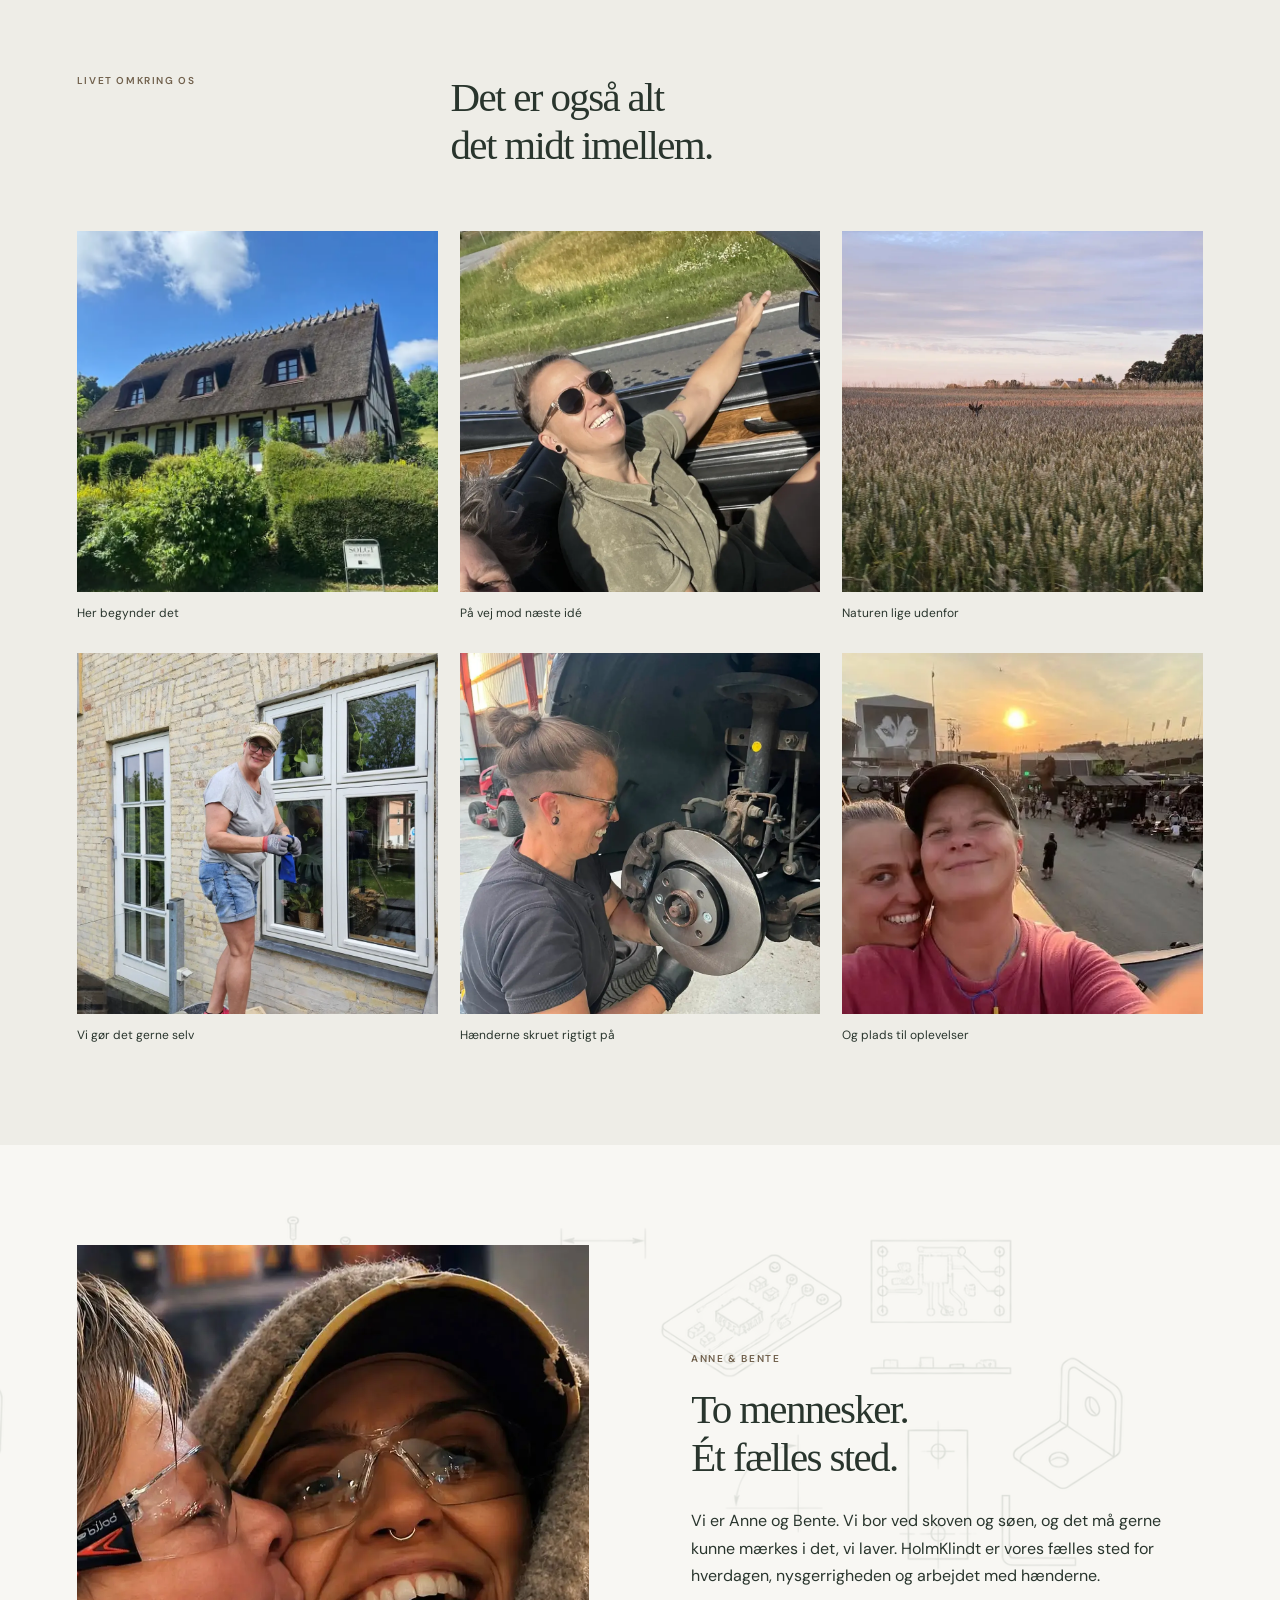
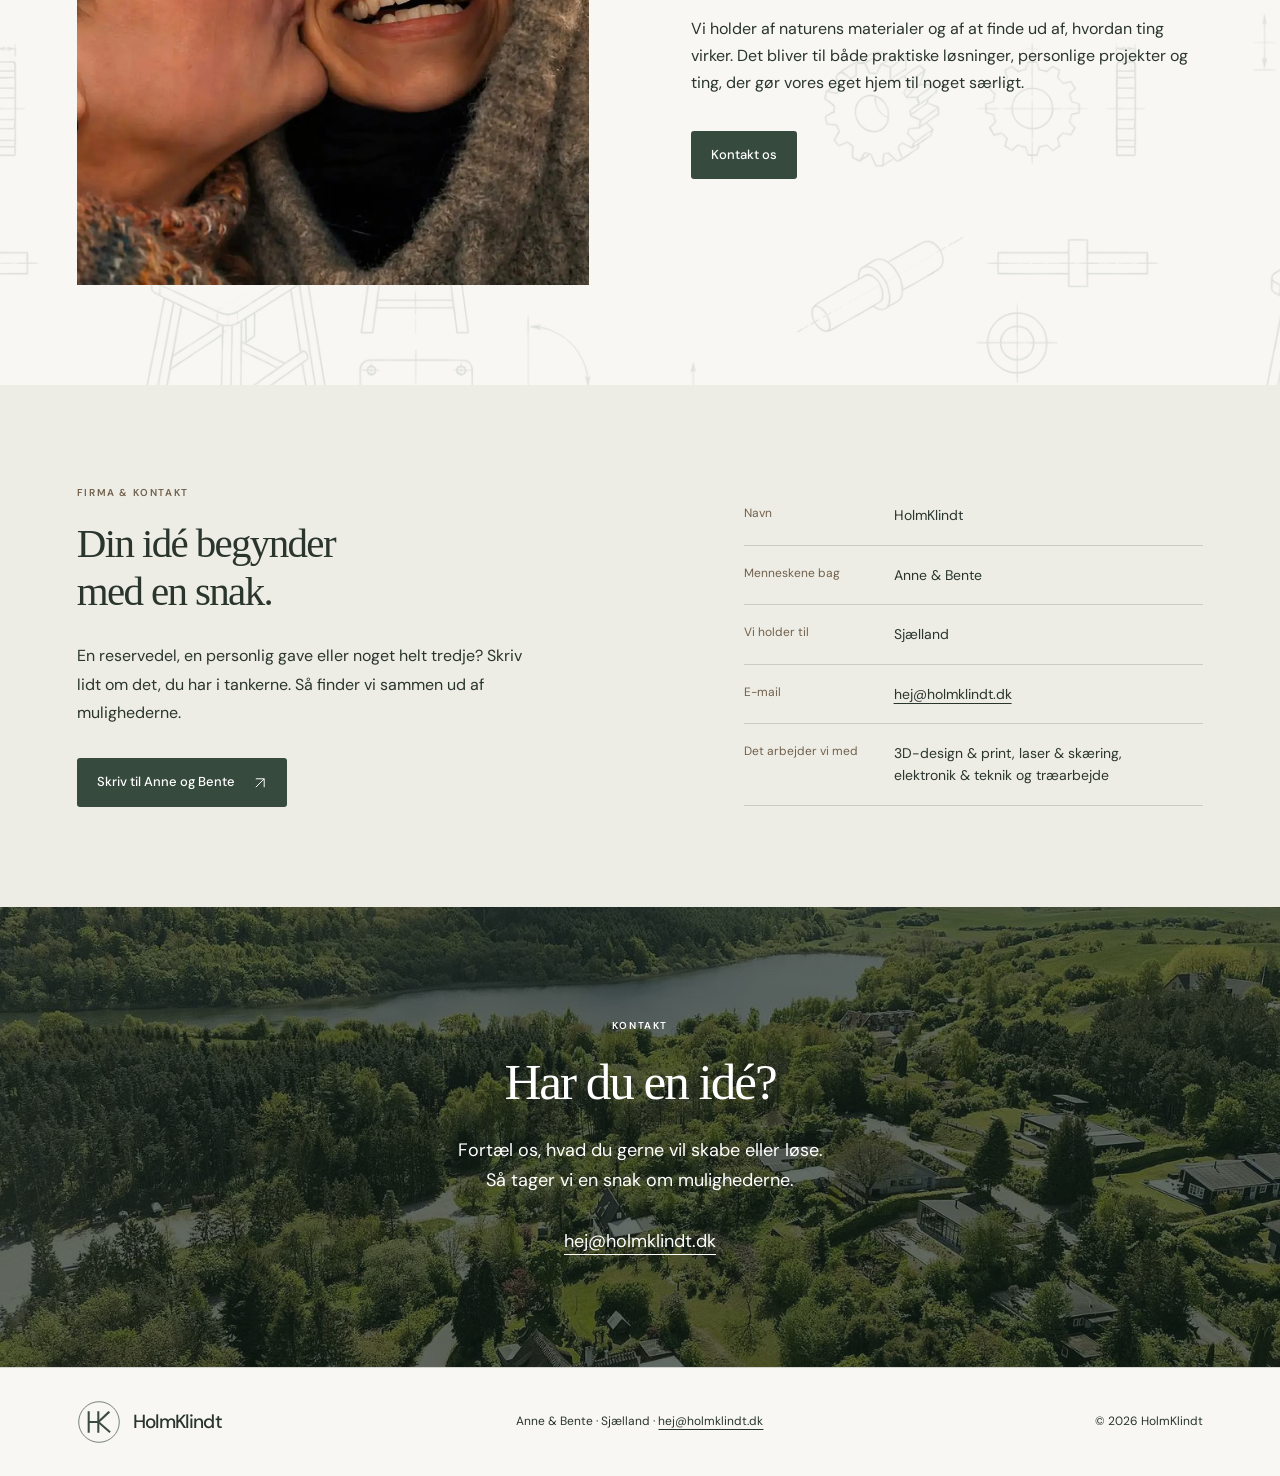
==== commit 3bca3745: "Vis svævende printplade og fire synlige skruer i elektronikkassen" ====
--- a/index.html
+++ b/index.html
@@ -67,7 +67,7 @@
       </div>
       <div class="electronics-feature">
         <figure class="presentation-art print-card">
-          <img src="assets/praesentation/elektronikkasse-fastgoerelser.webp" alt="Konceptillustration af elektronikkasse med printplade på afstandsstykker inde i metalkabinettet og et løftet trælåg med fire hjørneskruer" width="1144" height="1375" loading="lazy">
+          <img src="assets/praesentation/elektronikkasse-fire-skruer.webp" alt="Eksploderet illustration af elektronikkassen med fire synlige skruer over trælåget, en svævende printplade i midten og metalkabinettet nederst" width="1144" height="1375" loading="lazy">
           <figcaption>Elektronikkassen · konceptillustration</figcaption>
         </figure>
         <div class="electronics-copy">
